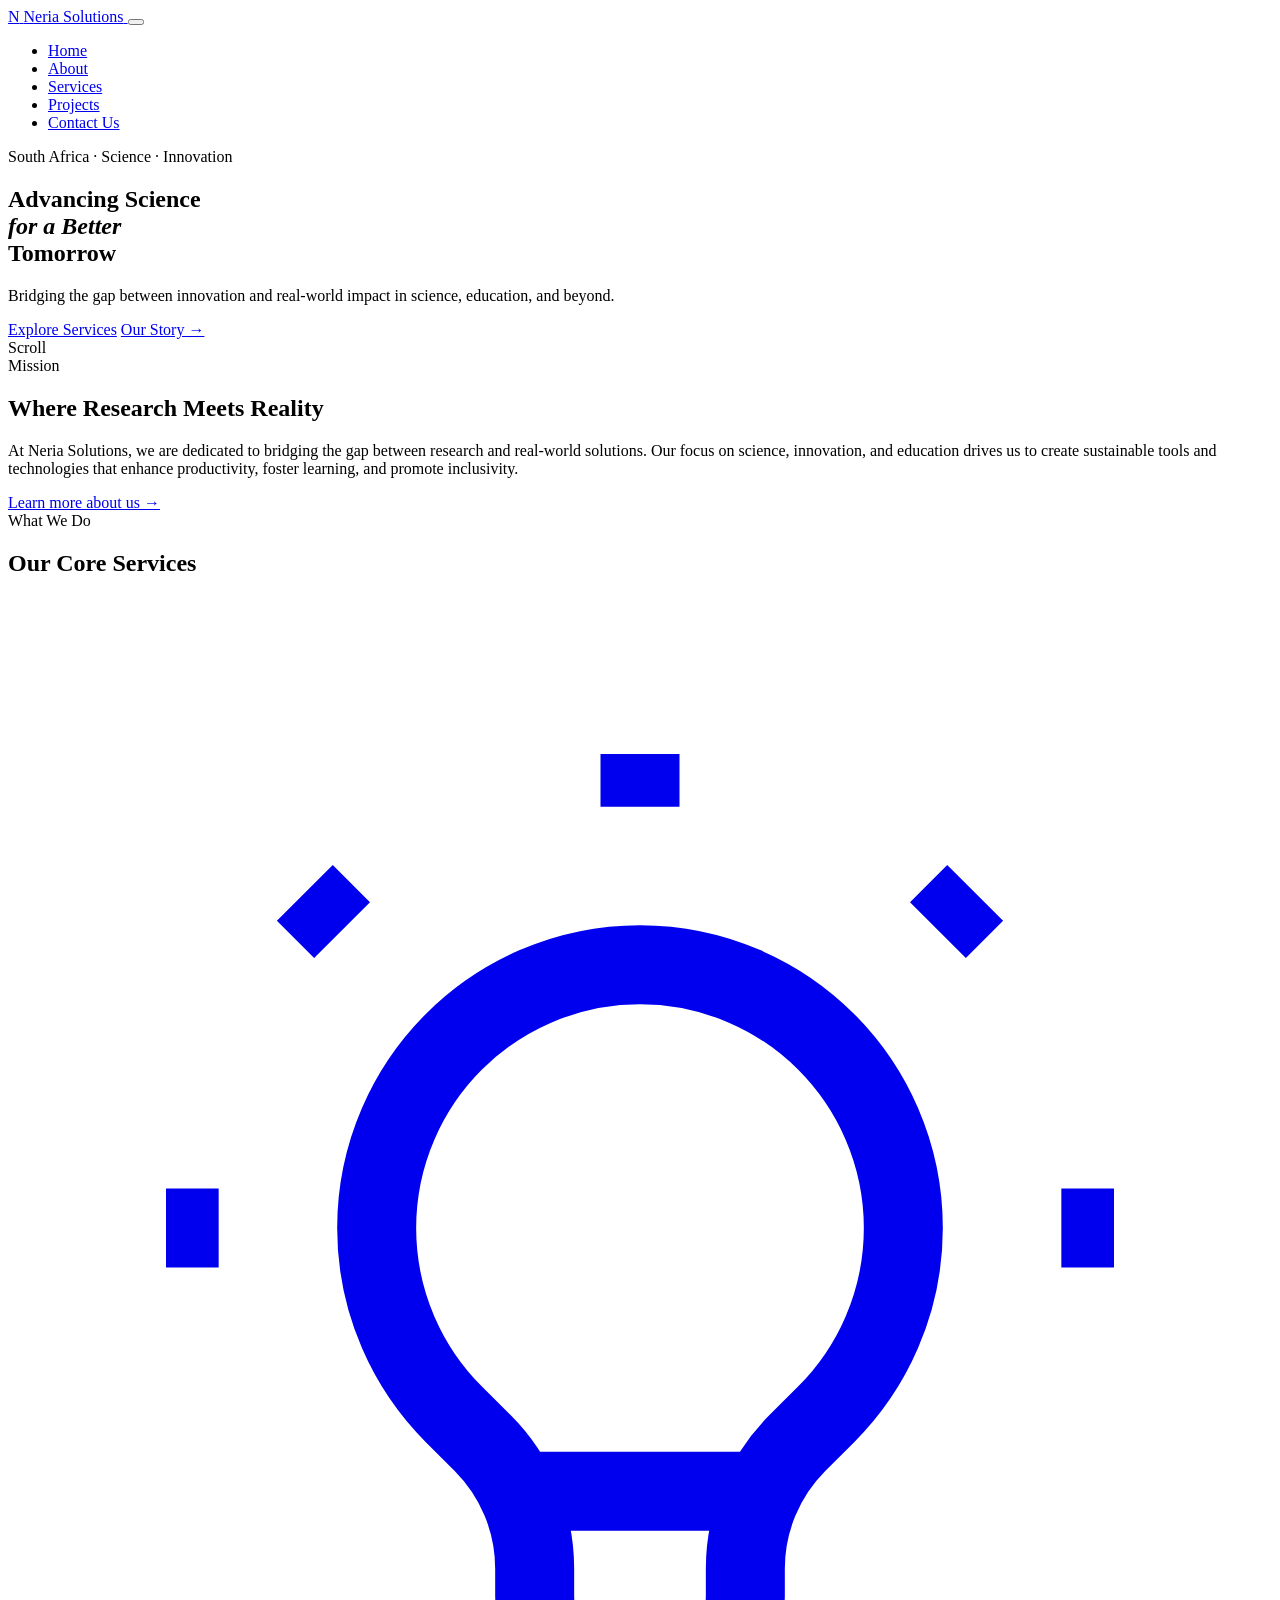
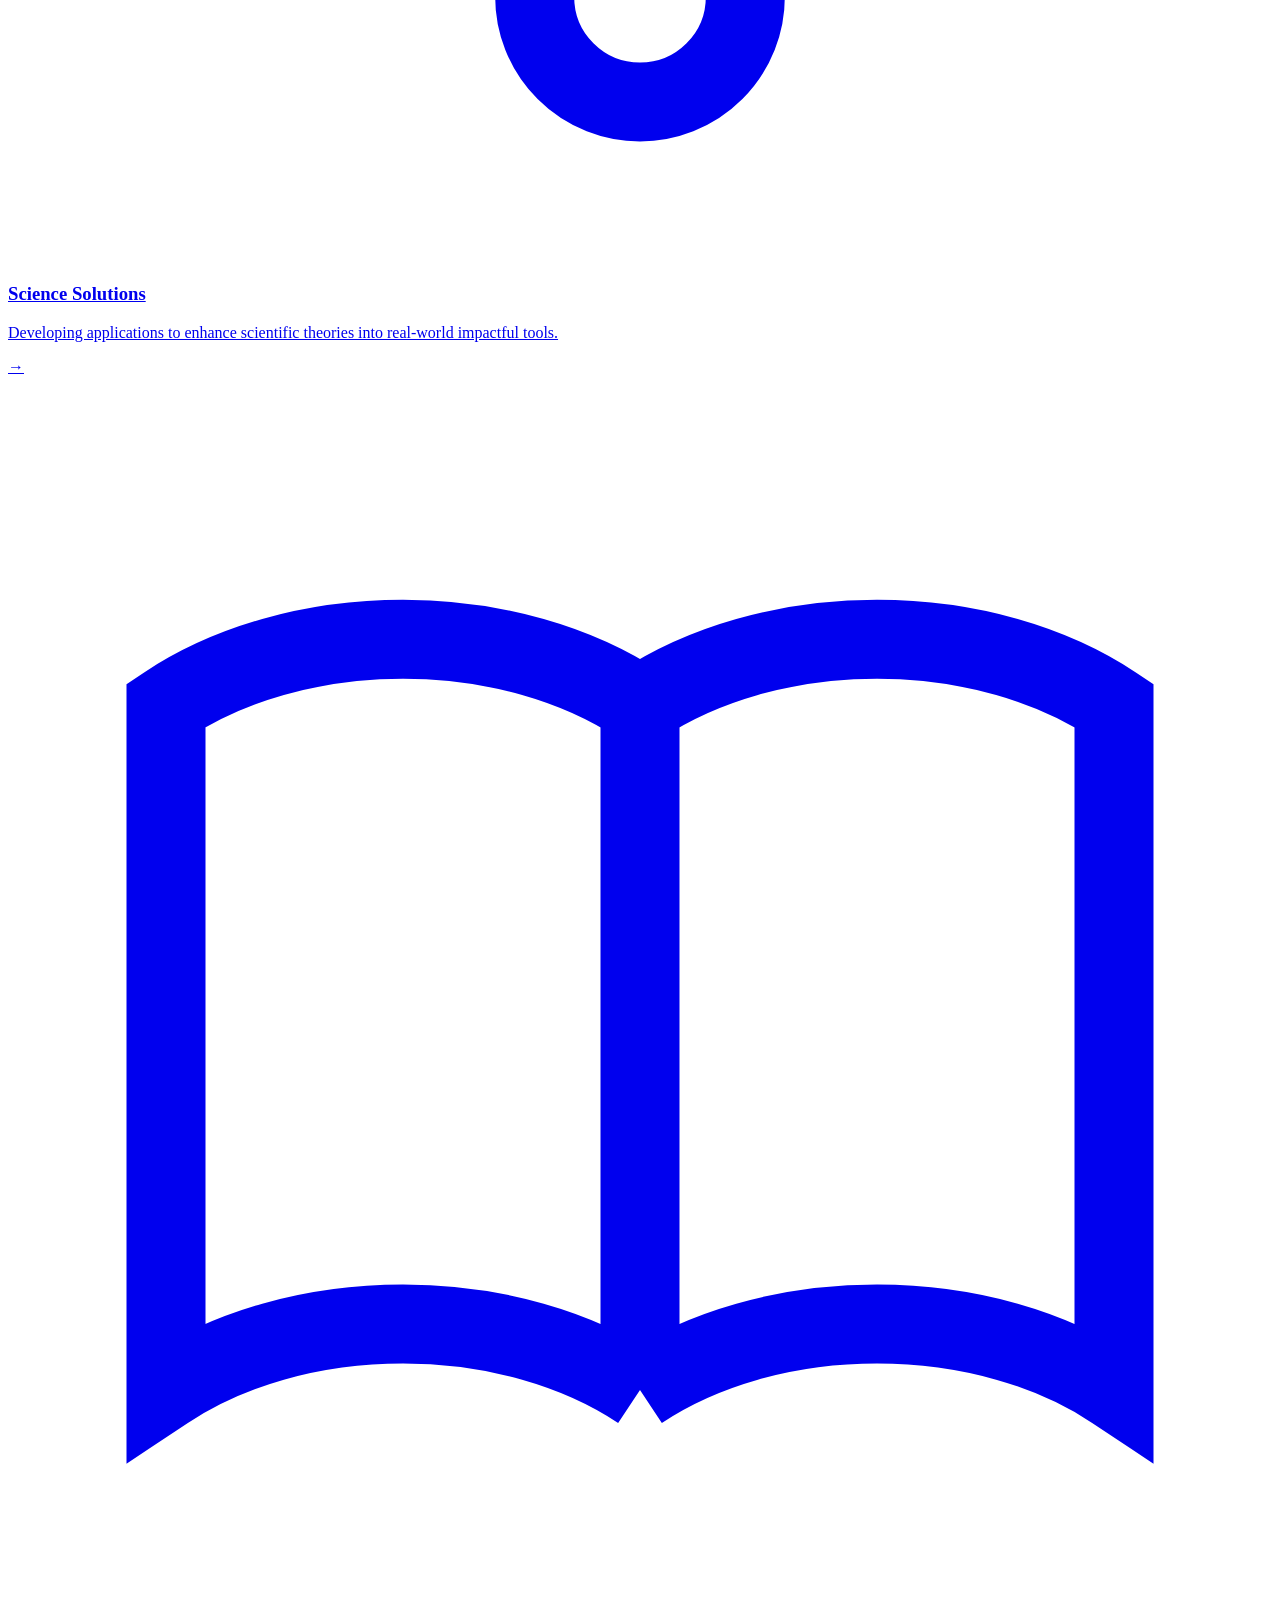
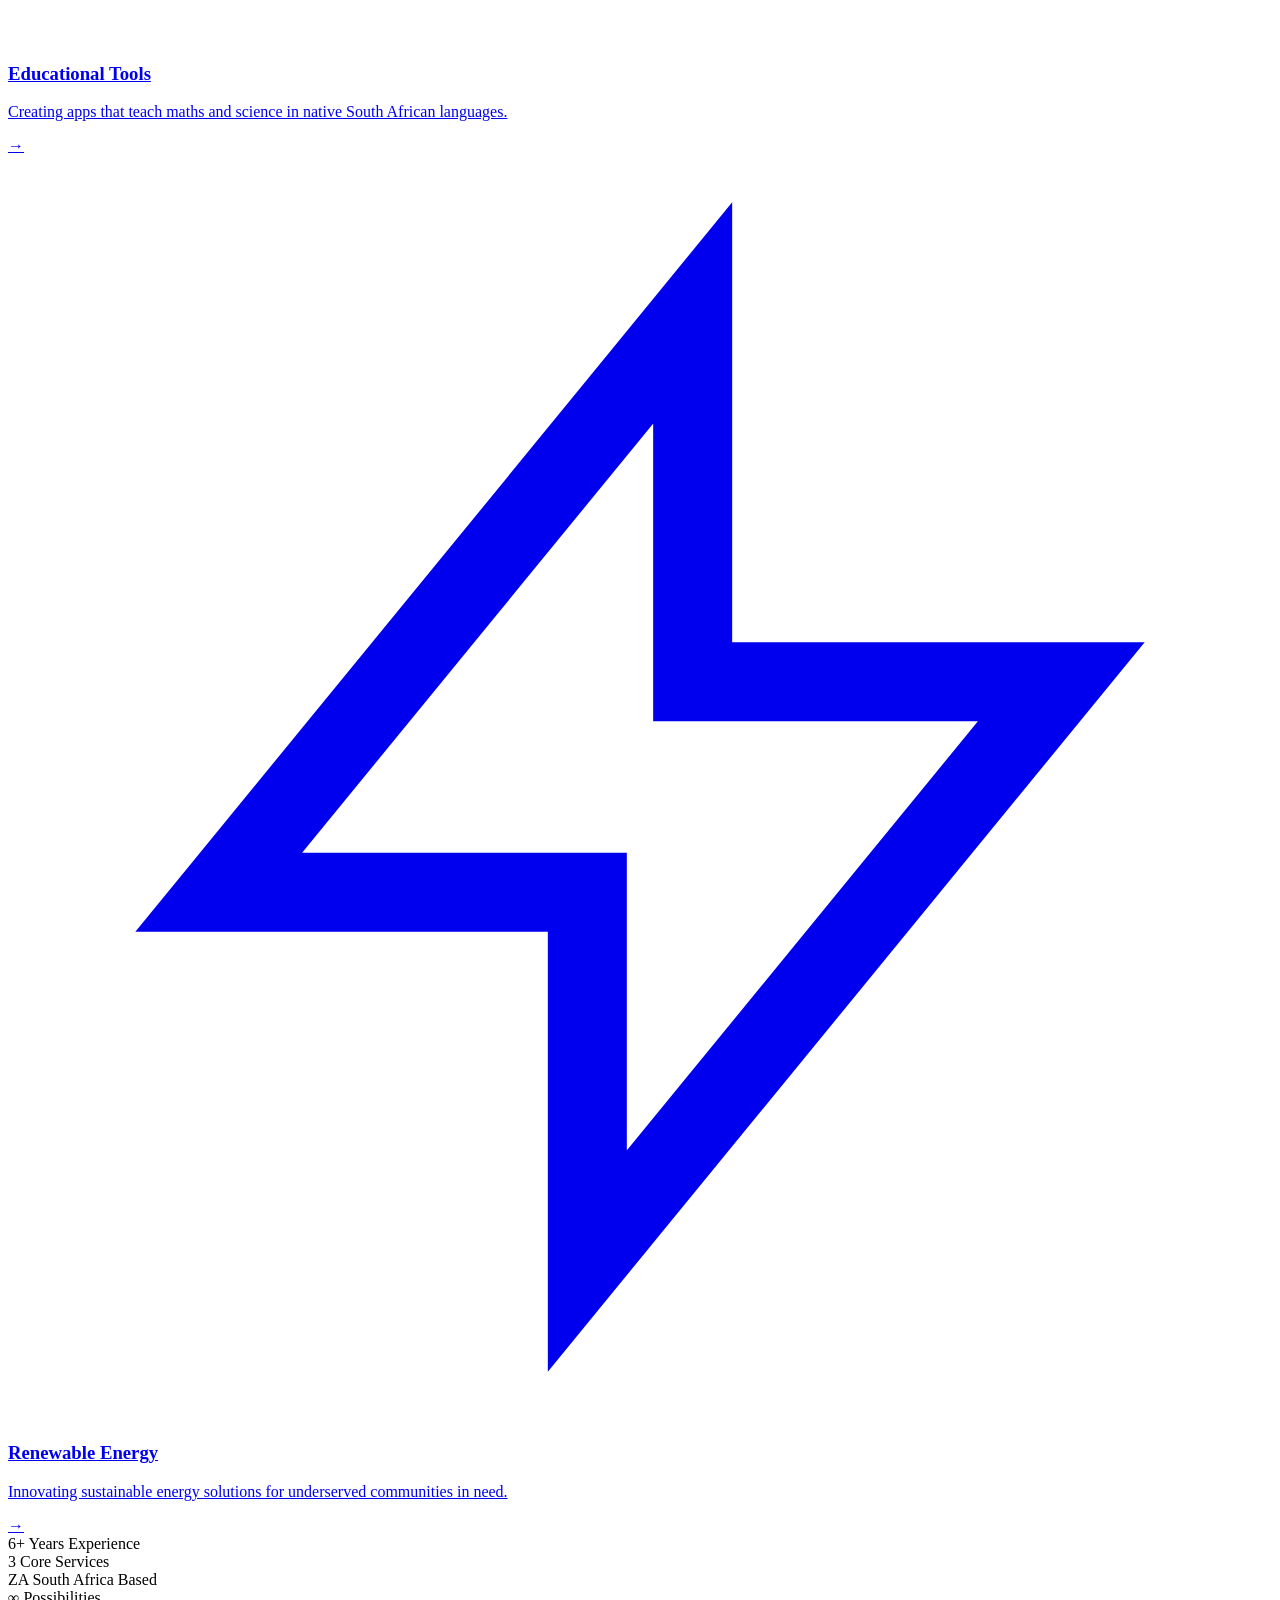
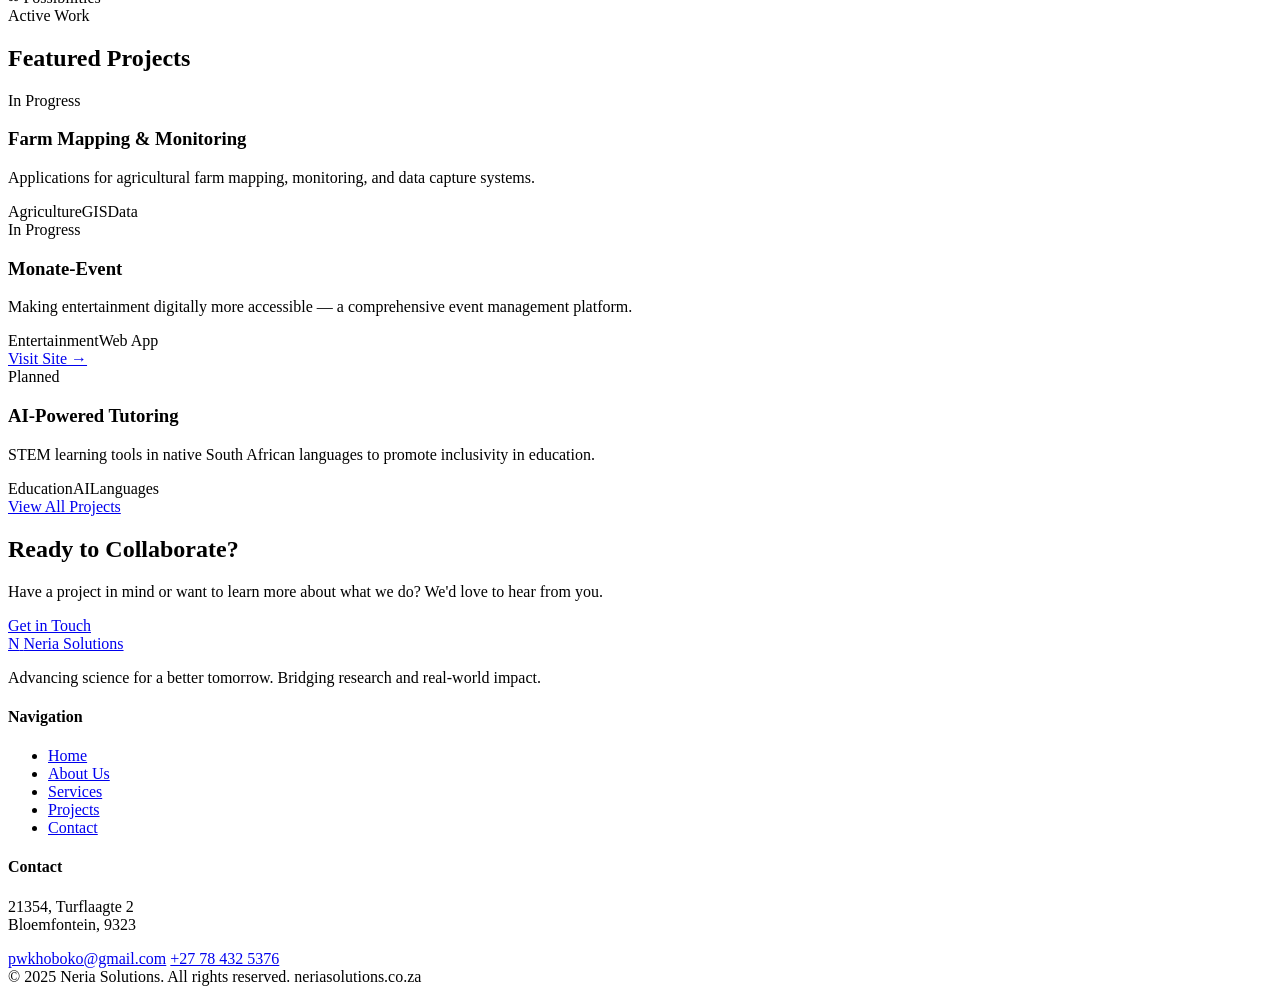
==== index.html @ 82e7aa53 "Update index.html" ====
<!DOCTYPE html>
<html lang="en">
<head>
  <meta charset="UTF-8" />
  <meta name="viewport" content="width=device-width, initial-scale=1.0"/>
  <title>Neria Solutions — Advancing Science for a Better Tomorrow</title>
  <link rel="preconnect" href="https://fonts.googleapis.com">
  <link href="https://fonts.googleapis.com/css2?family=Cormorant+Garamond:wght@300;400;600&family=DM+Sans:wght@300;400;500&family=DM+Mono:wght@400&display=swap" rel="stylesheet">
  <link rel="stylesheet" href="styles.css">
</head>
<body>

  <!-- NAV -->
  <nav class="nav" id="nav">
    <a href="index.html" class="nav-logo">
      <span class="logo-mark">N</span>
      <span class="logo-text">Neria Solutions</span>
    </a>
    <button class="nav-toggle" id="navToggle" aria-label="Menu">
      <span></span><span></span><span></span>
    </button>
    <ul class="nav-links" id="navLinks">
      <li><a href="index.html" class="active">Home</a></li>
      <li><a href="about.html">About</a></li>
      <li><a href="services.html">Services</a></li>
      <li><a href="projects.html">Projects</a></li>
      <li><a href="contact.html" class="nav-cta">Contact Us</a></li>
    </ul>
  </nav>

  <!-- HERO -->
  <section class="hero">
    <div class="hero-bg">
      <div class="hero-orb orb-1"></div>
      <div class="hero-orb orb-2"></div>
      <div class="hero-grid"></div>
    </div>
    <div class="hero-content">
      <div class="hero-eyebrow">
        <span class="dot"></span>
        South Africa · Science · Innovation
      </div>
      <h1 class="hero-title">
        Advancing Science<br>
        <em>for a Better</em><br>
        Tomorrow
      </h1>
      <p class="hero-sub">
        Bridging the gap between innovation and real-world impact in science, education, and beyond.
      </p>
      <div class="hero-actions">
        <a href="services.html" class="btn-primary">Explore Services</a>
        <a href="about.html" class="btn-ghost">Our Story →</a>
      </div>
    </div>
    <div class="hero-scroll">
      <div class="scroll-line"></div>
      <span>Scroll</span>
    </div>
  </section>

  <!-- MISSION -->
  <section class="mission">
    <div class="container">
      <div class="mission-grid">
        <div class="mission-label">
          <span class="label-line"></span>
          Mission
        </div>
        <div class="mission-body">
          <h2 class="section-title">Where Research Meets Reality</h2>
          <p class="mission-text">
            At Neria Solutions, we are dedicated to bridging the gap between research and real-world solutions. Our focus on science, innovation, and education drives us to create sustainable tools and technologies that enhance productivity, foster learning, and promote inclusivity.
          </p>
          <a href="about.html" class="text-link">Learn more about us →</a>
        </div>
      </div>
    </div>
  </section>

  <!-- SERVICES PREVIEW -->
  <section class="services-preview">
    <div class="container">
      <div class="section-header">
        <div class="section-label">
          <span class="label-line"></span>
          What We Do
        </div>
        <h2 class="section-title">Our Core Services</h2>
      </div>
      <div class="services-grid">
        <a href="services.html" class="service-card">
          <div class="service-icon">
            <svg viewBox="0 0 24 24" fill="none" stroke="currentColor" stroke-width="1.5"><path d="M9.663 17h4.673M12 3v1m6.364 1.636l-.707.707M21 12h-1M4 12H3m3.343-5.657l-.707-.707m2.828 9.9a5 5 0 117.072 0l-.548.547A3.374 3.374 0 0014 18.469V19a2 2 0 11-4 0v-.531c0-.895-.356-1.754-.988-2.386l-.548-.547z"/></svg>
          </div>
          <h3>Science Solutions</h3>
          <p>Developing applications to enhance scientific theories into real-world impactful tools.</p>
          <span class="card-arrow">→</span>
        </a>
        <a href="services.html" class="service-card service-card--accent">
          <div class="service-icon">
            <svg viewBox="0 0 24 24" fill="none" stroke="currentColor" stroke-width="1.5"><path d="M12 6.253v13m0-13C10.832 5.477 9.246 5 7.5 5S4.168 5.477 3 6.253v13C4.168 18.477 5.754 18 7.5 18s3.332.477 4.5 1.253m0-13C13.168 5.477 14.754 5 16.5 5c1.747 0 3.332.477 4.5 1.253v13C19.832 18.477 18.247 18 16.5 18c-1.746 0-3.332.477-4.5 1.253"/></svg>
          </div>
          <h3>Educational Tools</h3>
          <p>Creating apps that teach maths and science in native South African languages.</p>
          <span class="card-arrow">→</span>
        </a>
        <a href="services.html" class="service-card">
          <div class="service-icon">
            <svg viewBox="0 0 24 24" fill="none" stroke="currentColor" stroke-width="1.5"><path d="M13 10V3L4 14h7v7l9-11h-7z"/></svg>
          </div>
          <h3>Renewable Energy</h3>
          <p>Innovating sustainable energy solutions for underserved communities in need.</p>
          <span class="card-arrow">→</span>
        </a>
      </div>
    </div>
  </section>

  <!-- STATS -->
  <section class="stats">
    <div class="container">
      <div class="stats-grid">
        <div class="stat">
          <span class="stat-number">6+</span>
          <span class="stat-label">Years Experience</span>
        </div>
        <div class="stat-divider"></div>
        <div class="stat">
          <span class="stat-number">3</span>
          <span class="stat-label">Core Services</span>
        </div>
        <div class="stat-divider"></div>
        <div class="stat">
          <span class="stat-number">ZA</span>
          <span class="stat-label">South Africa Based</span>
        </div>
        <div class="stat-divider"></div>
        <div class="stat">
          <span class="stat-number">∞</span>
          <span class="stat-label">Possibilities</span>
        </div>
      </div>
    </div>
  </section>

  <!-- PROJECTS PREVIEW -->
  <section class="projects-preview">
    <div class="container">
      <div class="section-header">
        <div class="section-label">
          <span class="label-line"></span>
          Active Work
        </div>
        <h2 class="section-title">Featured Projects</h2>
      </div>
      <div class="projects-list">
        <div class="project-item">
          <div class="project-status in-progress">In Progress</div>
          <h3>Farm Mapping & Monitoring</h3>
          <p>Applications for agricultural farm mapping, monitoring, and data capture systems.</p>
          <div class="project-tags">
            <span>Agriculture</span><span>GIS</span><span>Data</span>
          </div>
        </div>
        <div class="project-item">
          <div class="project-status in-progress">In Progress</div>
          <h3>Monate-Event</h3>
          <p>Making entertainment digitally more accessible — a comprehensive event management platform.</p>
          <div class="project-tags">
            <span>Entertainment</span><span>Web App</span>
          </div>
          <a href="https://monate-event.co.za" target="_blank" class="project-link">Visit Site →</a>
        </div>
        <div class="project-item">
          <div class="project-status planned">Planned</div>
          <h3>AI-Powered Tutoring</h3>
          <p>STEM learning tools in native South African languages to promote inclusivity in education.</p>
          <div class="project-tags">
            <span>Education</span><span>AI</span><span>Languages</span>
          </div>
        </div>
      </div>
      <div class="section-footer">
        <a href="projects.html" class="btn-primary">View All Projects</a>
      </div>
    </div>
  </section>

  <!-- CTA -->
  <section class="cta-section">
    <div class="container">
      <div class="cta-box">
        <div class="cta-orb"></div>
        <h2>Ready to Collaborate?</h2>
        <p>Have a project in mind or want to learn more about what we do? We'd love to hear from you.</p>
        <a href="contact.html" class="btn-primary btn-light">Get in Touch</a>
      </div>
    </div>
  </section>

  <!-- FOOTER -->
  <footer class="footer">
    <div class="container">
      <div class="footer-grid">
        <div class="footer-brand">
          <a href="index.html" class="nav-logo">
            <span class="logo-mark">N</span>
            <span class="logo-text">Neria Solutions</span>
          </a>
          <p>Advancing science for a better tomorrow. Bridging research and real-world impact.</p>
        </div>
        <div class="footer-links">
          <h4>Navigation</h4>
          <ul>
            <li><a href="index.html">Home</a></li>
            <li><a href="about.html">About Us</a></li>
            <li><a href="services.html">Services</a></li>
            <li><a href="projects.html">Projects</a></li>
            <li><a href="contact.html">Contact</a></li>
          </ul>
        </div>
        <div class="footer-contact">
          <h4>Contact</h4>
          <p>21354, Turflaagte 2<br>Bloemfontein, 9323</p>
          <a href="mailto:pwkhoboko@gmail.com">pwkhoboko@gmail.com</a>
          <a href="tel:+27784325376">+27 78 432 5376</a>
        </div>
      </div>
      <div class="footer-bottom">
        <span>© 2025 Neria Solutions. All rights reserved.</span>
        <span>neriasolutions.co.za</span>
      </div>
    </div>
  </footer>

  <script src="main.js"></script>
</body>
</html>
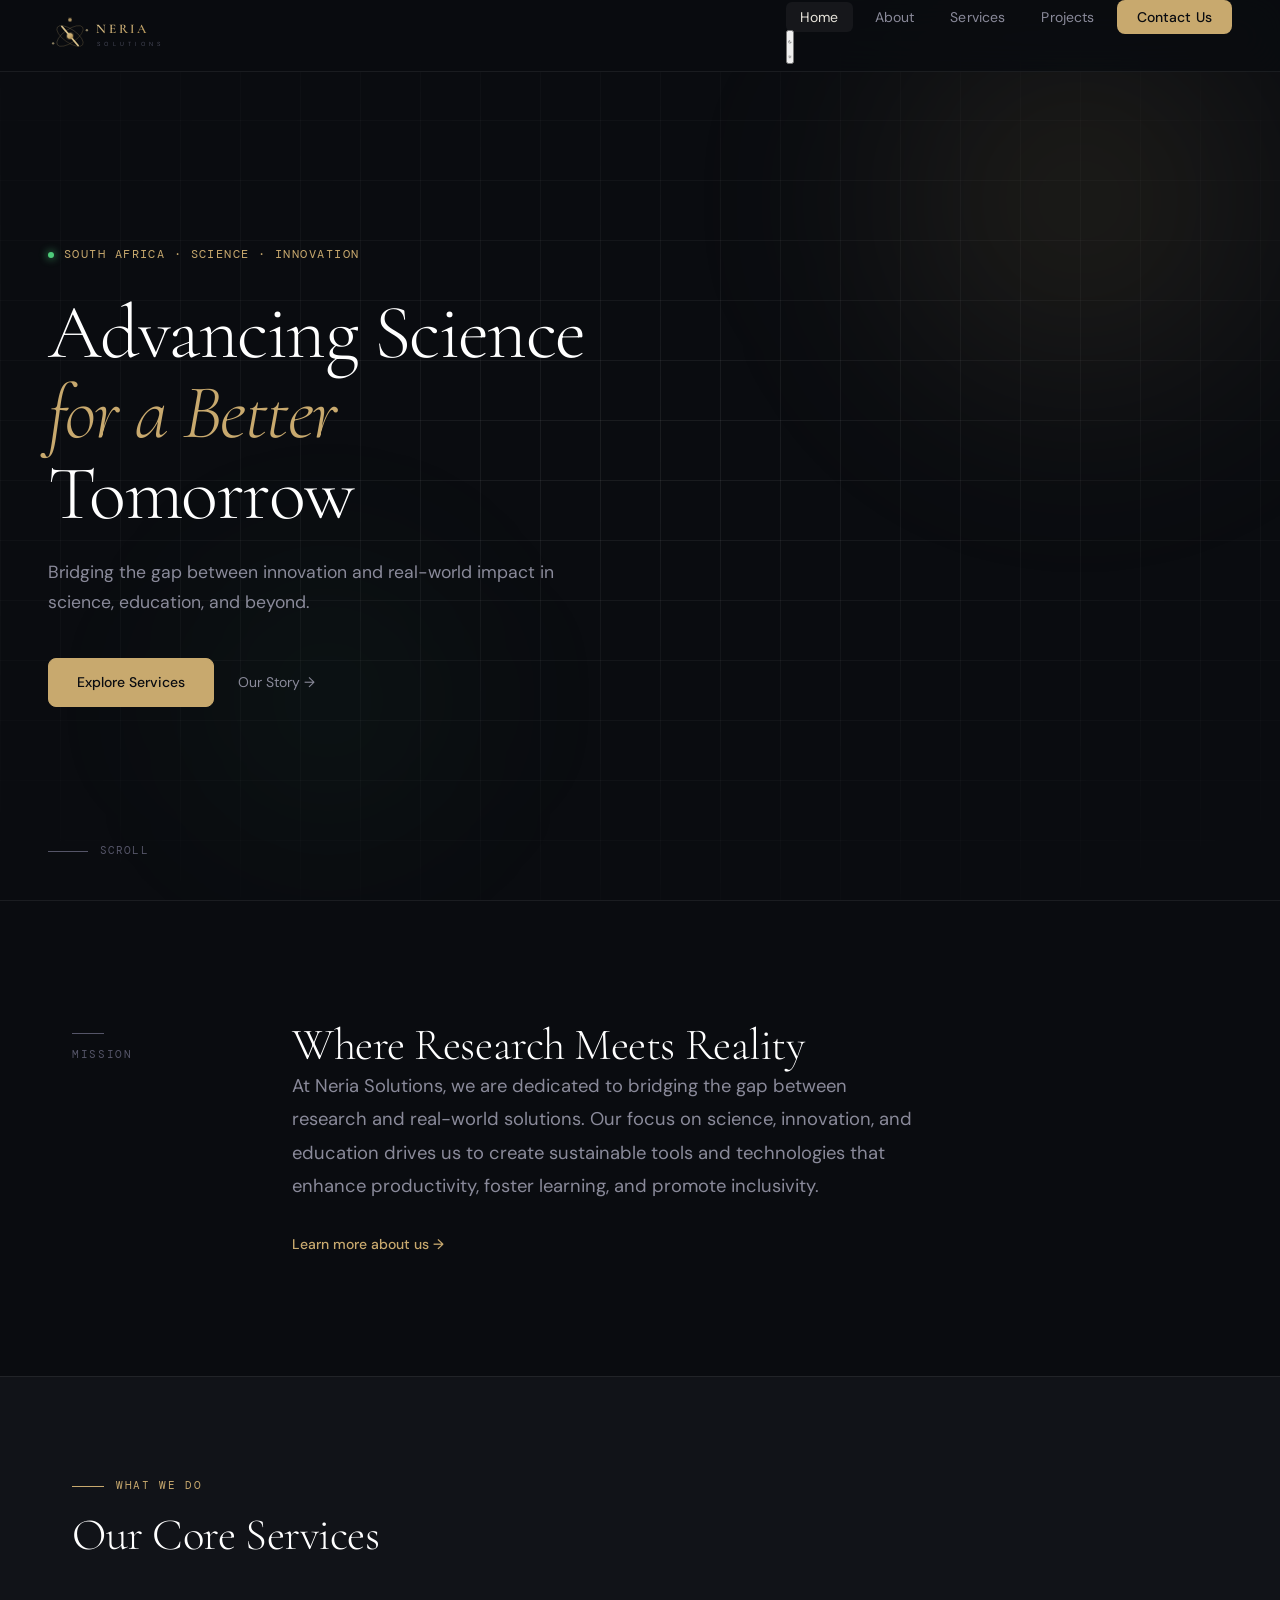
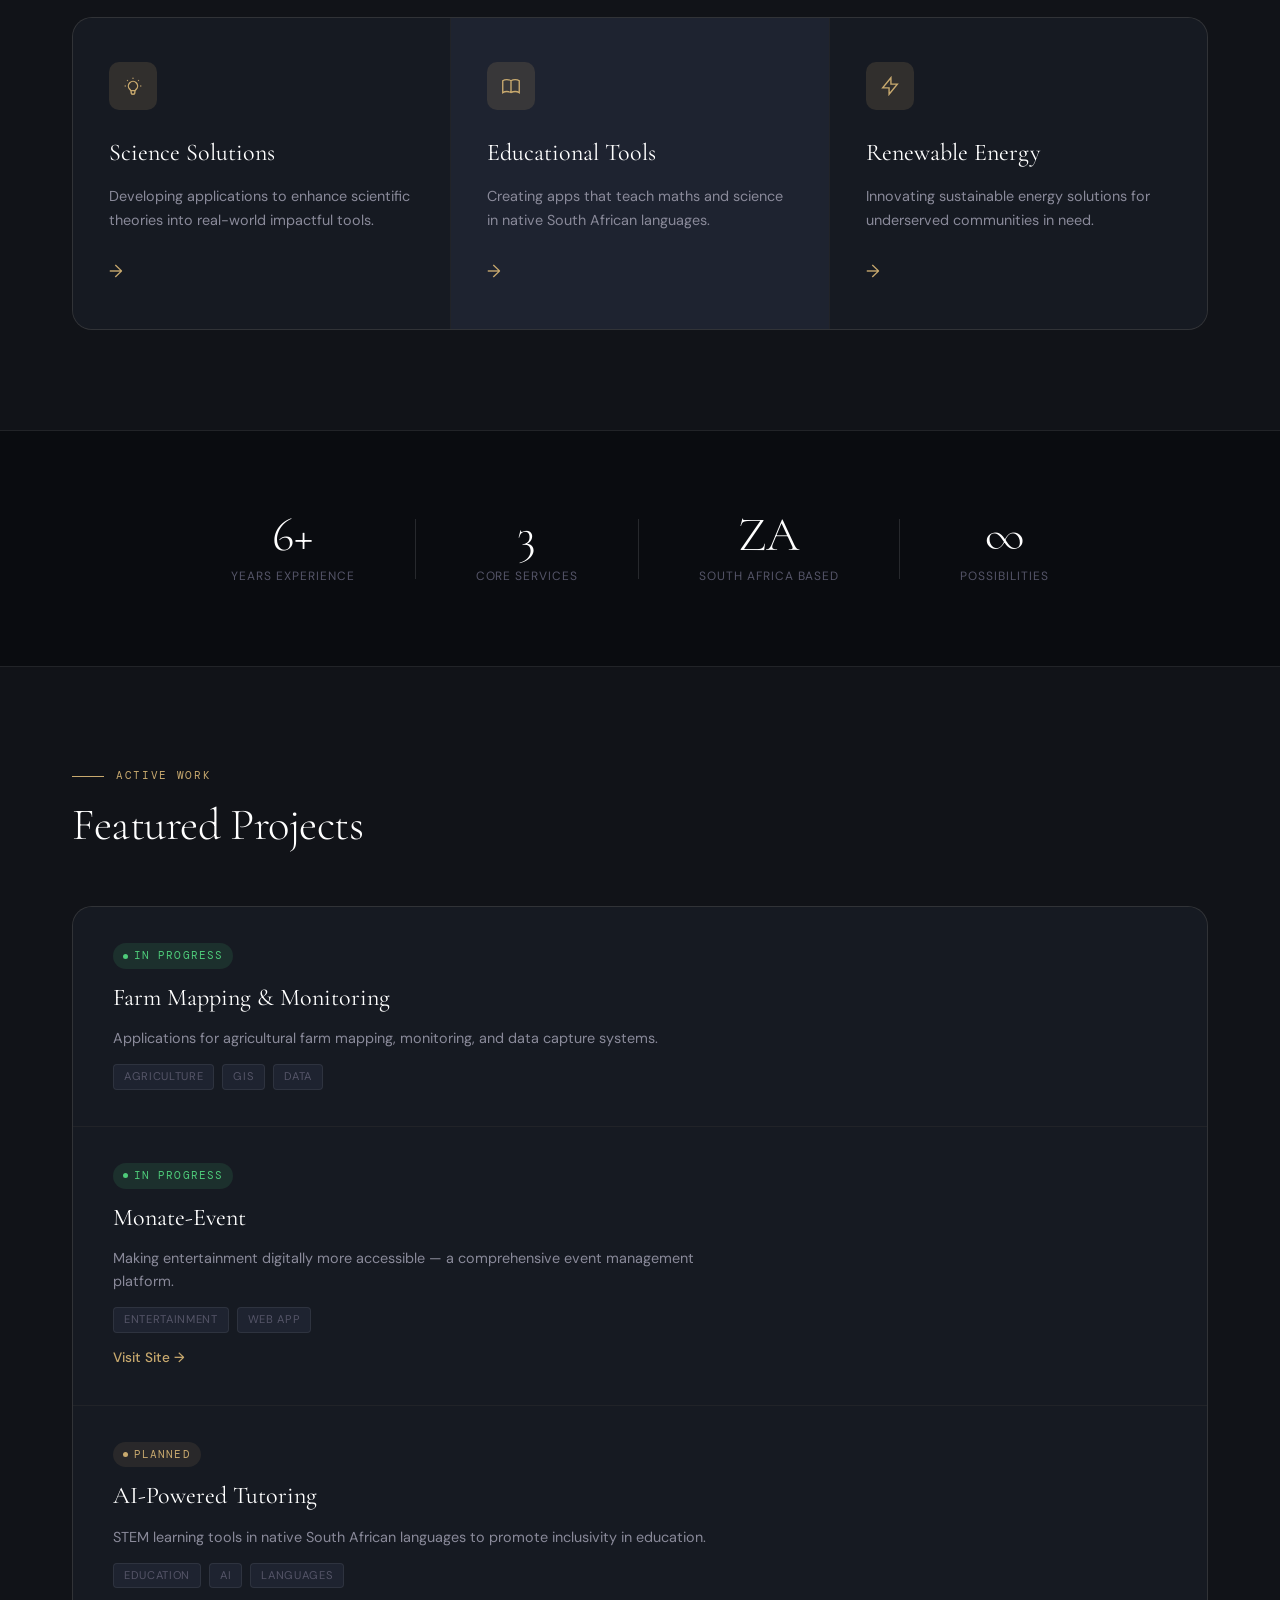
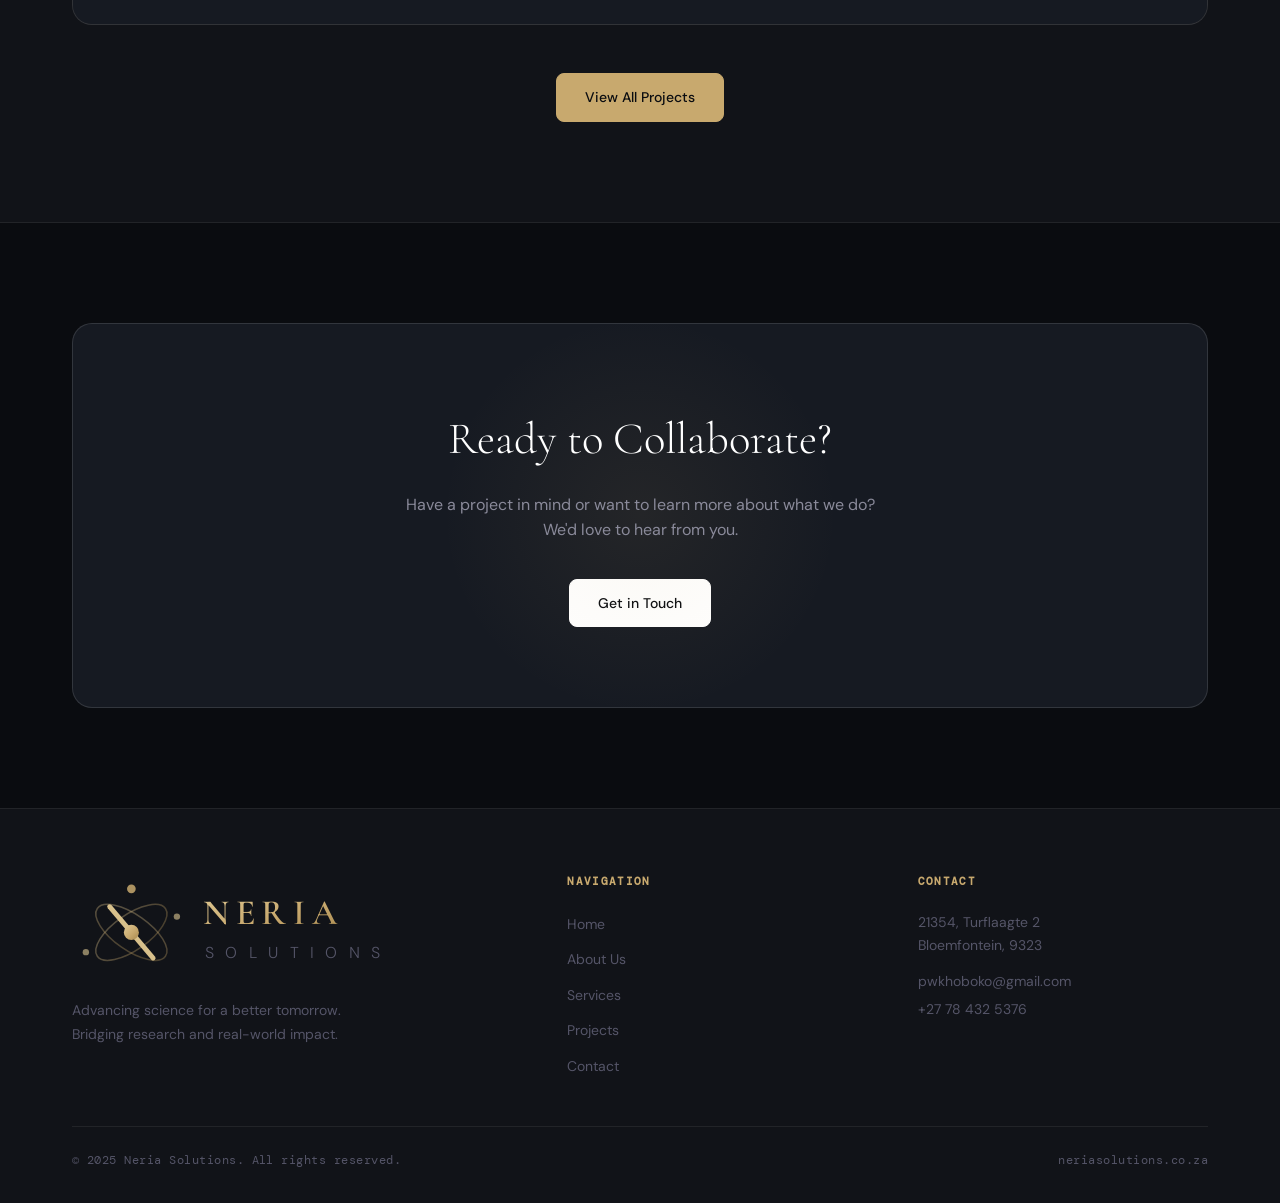
==== commit ab022d70: "Update index.html" ====
--- a/index.html
+++ b/index.html
@@ -1,34 +1,55 @@
 <!DOCTYPE html>
-<html lang="en">
+<html lang="en" data-theme="dark">
 <head>
-  <meta charset="UTF-8" />
+  <meta charset="UTF-8"/>
   <meta name="viewport" content="width=device-width, initial-scale=1.0"/>
   <title>Neria Solutions — Advancing Science for a Better Tomorrow</title>
   <link rel="preconnect" href="https://fonts.googleapis.com">
-  <link href="https://fonts.googleapis.com/css2?family=Cormorant+Garamond:wght@300;400;600&family=DM+Sans:wght@300;400;500&family=DM+Mono:wght@400&display=swap" rel="stylesheet">
+  <link href="https://fonts.googleapis.com/css2?family=Cormorant+Garamond:ital,wght@0,300;0,400;0,600;1,300;1,400&family=DM+Sans:wght@300;400;500&family=DM+Mono:wght@400&display=swap" rel="stylesheet">
   <link rel="stylesheet" href="styles.css">
+  <script>
+    (function(){var t=localStorage.getItem('neria-theme');if(t)document.documentElement.setAttribute('data-theme',t);else if(!window.matchMedia('(prefers-color-scheme: dark)').matches)document.documentElement.setAttribute('data-theme','light');})();
+  </script>
 </head>
 <body>
-
-  <!-- NAV -->
   <nav class="nav" id="nav">
-    <a href="index.html" class="nav-logo">
-      <span class="logo-mark">N</span>
-      <span class="logo-text">Neria Solutions</span>
+    <a href="index.html" class="nav-logo" aria-label="Neria Solutions">
+      <svg xmlns="http://www.w3.org/2000/svg" viewBox="0 0 220 60" fill="none" style="height:44px;width:auto">
+        <defs>
+          <linearGradient id="g1" x1="0%" y1="0%" x2="100%" y2="100%"><stop offset="0%" stop-color="#e0c994"/><stop offset="55%" stop-color="#c8a96e"/><stop offset="100%" stop-color="#a8894e"/></linearGradient>
+          <linearGradient id="g2" x1="0%" y1="100%" x2="100%" y2="0%"><stop offset="0%" stop-color="#c8a96e"/><stop offset="100%" stop-color="#e8d8a8"/></linearGradient>
+          <filter id="glow2"><feGaussianBlur stdDeviation="1.2" result="blur"/><feMerge><feMergeNode in="blur"/><feMergeNode in="SourceGraphic"/></feMerge></filter>
+        </defs>
+        <ellipse cx="30" cy="30" rx="21" ry="9" stroke="url(#g1)" stroke-width="0.75" opacity="0.35" transform="rotate(-35 30 30)"/>
+        <ellipse cx="30" cy="30" rx="21" ry="9" stroke="url(#g1)" stroke-width="0.75" opacity="0.35" transform="rotate(35 30 30)"/>
+        <line x1="19" y1="17" x2="19" y2="43" stroke="url(#g1)" stroke-width="2.4" stroke-linecap="round"/>
+        <line x1="19" y1="17" x2="41" y2="43" stroke="url(#g2)" stroke-width="2.4" stroke-linecap="round"/>
+        <line x1="41" y1="17" x2="41" y2="43" stroke="url(#g1)" stroke-width="2.4" stroke-linecap="round"/>
+        <circle cx="30" cy="30" r="3.8" fill="url(#g1)" filter="url(#glow2)"/>
+        <circle cx="30" cy="8" r="2.2" fill="#c8a96e" opacity="0.85" filter="url(#glow2)"/>
+        <circle cx="53" cy="22" r="1.6" fill="#e0c994" opacity="0.6"/>
+        <circle cx="7" cy="40" r="1.6" fill="#e0c994" opacity="0.6"/>
+        <text x="66" y="26" font-family="'Cormorant Garamond',Georgia,serif" font-size="18" font-weight="600" letter-spacing="3.5" fill="url(#g1)">NERIA</text>
+        <line x1="66" y1="31" x2="210" y2="31" stroke="url(#g1)" stroke-width="0.4" opacity="0.45"/>
+        <text x="67" y="43" font-family="'DM Sans',Helvetica,sans-serif" font-size="8" font-weight="300" letter-spacing="5.8" fill="var(--text-dim)">SOLUTIONS</text>
+      </svg>
     </a>
-    <button class="nav-toggle" id="navToggle" aria-label="Menu">
-      <span></span><span></span><span></span>
-    </button>
-    <ul class="nav-links" id="navLinks">
-      <li><a href="index.html" class="active">Home</a></li>
-      <li><a href="about.html">About</a></li>
-      <li><a href="services.html">Services</a></li>
-      <li><a href="projects.html">Projects</a></li>
-      <li><a href="contact.html" class="nav-cta">Contact Us</a></li>
-    </ul>
+    <div class="nav-right">
+      <ul class="nav-links" id="navLinks">
+        <li><a href="index.html" class="active">Home</a></li>
+        <li><a href="about.html" >About</a></li>
+        <li><a href="services.html" >Services</a></li>
+        <li><a href="projects.html" >Projects</a></li>
+        <li><a href="contact.html" class="nav-cta">Contact Us</a></li>
+      </ul>
+      <button class="theme-toggle" aria-label="Toggle theme">
+        <svg class="icon-moon" viewBox="0 0 24 24" fill="none" stroke="currentColor" stroke-width="1.8"><path d="M21 12.79A9 9 0 1111.21 3 7 7 0 0021 12.79z"/></svg>
+        <svg class="icon-sun" viewBox="0 0 24 24" fill="none" stroke="currentColor" stroke-width="1.8"><circle cx="12" cy="12" r="5"/><line x1="12" y1="1" x2="12" y2="3"/><line x1="12" y1="21" x2="12" y2="23"/><line x1="4.22" y1="4.22" x2="5.64" y2="5.64"/><line x1="18.36" y1="18.36" x2="19.78" y2="19.78"/><line x1="1" y1="12" x2="3" y2="12"/><line x1="21" y1="12" x2="23" y2="12"/><line x1="4.22" y1="19.78" x2="5.64" y2="18.36"/><line x1="18.36" y1="5.64" x2="19.78" y2="4.22"/></svg>
+      </button>
+      <button class="nav-toggle" id="navToggle" aria-label="Menu"><span></span><span></span><span></span></button>
+    </div>
   </nav>
 
-  <!-- HERO -->
   <section class="hero">
     <div class="hero-bg">
       <div class="hero-orb orb-1"></div>
@@ -36,122 +57,74 @@
       <div class="hero-grid"></div>
     </div>
     <div class="hero-content">
-      <div class="hero-eyebrow">
-        <span class="dot"></span>
-        South Africa · Science · Innovation
-      </div>
-      <h1 class="hero-title">
-        Advancing Science<br>
-        <em>for a Better</em><br>
-        Tomorrow
-      </h1>
-      <p class="hero-sub">
-        Bridging the gap between innovation and real-world impact in science, education, and beyond.
-      </p>
+      <div class="hero-eyebrow"><span class="dot"></span>South Africa · Science · Innovation</div>
+      <h1 class="hero-title">Advancing Science<br><em>for a Better</em><br>Tomorrow</h1>
+      <p class="hero-sub">Bridging the gap between innovation and real-world impact in science, education, and beyond.</p>
       <div class="hero-actions">
         <a href="services.html" class="btn-primary">Explore Services</a>
         <a href="about.html" class="btn-ghost">Our Story →</a>
       </div>
     </div>
-    <div class="hero-scroll">
-      <div class="scroll-line"></div>
-      <span>Scroll</span>
-    </div>
-  </section>
-
-  <!-- MISSION -->
+    <div class="hero-scroll"><div class="scroll-line"></div><span>Scroll</span></div>
+  </section>
+
   <section class="mission">
     <div class="container">
       <div class="mission-grid">
-        <div class="mission-label">
-          <span class="label-line"></span>
-          Mission
-        </div>
+        <div class="mission-label"><span class="label-line"></span>Mission</div>
         <div class="mission-body">
           <h2 class="section-title">Where Research Meets Reality</h2>
-          <p class="mission-text">
-            At Neria Solutions, we are dedicated to bridging the gap between research and real-world solutions. Our focus on science, innovation, and education drives us to create sustainable tools and technologies that enhance productivity, foster learning, and promote inclusivity.
-          </p>
+          <p class="mission-text">At Neria Solutions, we are dedicated to bridging the gap between research and real-world solutions. Our focus on science, innovation, and education drives us to create sustainable tools and technologies that enhance productivity, foster learning, and promote inclusivity.</p>
           <a href="about.html" class="text-link">Learn more about us →</a>
         </div>
       </div>
     </div>
   </section>
 
-  <!-- SERVICES PREVIEW -->
   <section class="services-preview">
     <div class="container">
       <div class="section-header">
-        <div class="section-label">
-          <span class="label-line"></span>
-          What We Do
-        </div>
+        <div class="section-label"><span class="label-line"></span>What We Do</div>
         <h2 class="section-title">Our Core Services</h2>
       </div>
       <div class="services-grid">
         <a href="services.html" class="service-card">
-          <div class="service-icon">
-            <svg viewBox="0 0 24 24" fill="none" stroke="currentColor" stroke-width="1.5"><path d="M9.663 17h4.673M12 3v1m6.364 1.636l-.707.707M21 12h-1M4 12H3m3.343-5.657l-.707-.707m2.828 9.9a5 5 0 117.072 0l-.548.547A3.374 3.374 0 0014 18.469V19a2 2 0 11-4 0v-.531c0-.895-.356-1.754-.988-2.386l-.548-.547z"/></svg>
-          </div>
-          <h3>Science Solutions</h3>
-          <p>Developing applications to enhance scientific theories into real-world impactful tools.</p>
+          <div class="service-icon"><svg viewBox="0 0 24 24" fill="none" stroke="currentColor" stroke-width="1.5"><path d="M9.663 17h4.673M12 3v1m6.364 1.636l-.707.707M21 12h-1M4 12H3m3.343-5.657l-.707-.707m2.828 9.9a5 5 0 117.072 0l-.548.547A3.374 3.374 0 0014 18.469V19a2 2 0 11-4 0v-.531c0-.895-.356-1.754-.988-2.386l-.548-.547z"/></svg></div>
+          <h3>Science Solutions</h3><p>Developing applications to enhance scientific theories into real-world impactful tools.</p>
           <span class="card-arrow">→</span>
         </a>
         <a href="services.html" class="service-card service-card--accent">
-          <div class="service-icon">
-            <svg viewBox="0 0 24 24" fill="none" stroke="currentColor" stroke-width="1.5"><path d="M12 6.253v13m0-13C10.832 5.477 9.246 5 7.5 5S4.168 5.477 3 6.253v13C4.168 18.477 5.754 18 7.5 18s3.332.477 4.5 1.253m0-13C13.168 5.477 14.754 5 16.5 5c1.747 0 3.332.477 4.5 1.253v13C19.832 18.477 18.247 18 16.5 18c-1.746 0-3.332.477-4.5 1.253"/></svg>
-          </div>
-          <h3>Educational Tools</h3>
-          <p>Creating apps that teach maths and science in native South African languages.</p>
+          <div class="service-icon"><svg viewBox="0 0 24 24" fill="none" stroke="currentColor" stroke-width="1.5"><path d="M12 6.253v13m0-13C10.832 5.477 9.246 5 7.5 5S4.168 5.477 3 6.253v13C4.168 18.477 5.754 18 7.5 18s3.332.477 4.5 1.253m0-13C13.168 5.477 14.754 5 16.5 5c1.747 0 3.332.477 4.5 1.253v13C19.832 18.477 18.247 18 16.5 18c-1.746 0-3.332.477-4.5 1.253"/></svg></div>
+          <h3>Educational Tools</h3><p>Creating apps that teach maths and science in native South African languages.</p>
           <span class="card-arrow">→</span>
         </a>
         <a href="services.html" class="service-card">
-          <div class="service-icon">
-            <svg viewBox="0 0 24 24" fill="none" stroke="currentColor" stroke-width="1.5"><path d="M13 10V3L4 14h7v7l9-11h-7z"/></svg>
-          </div>
-          <h3>Renewable Energy</h3>
-          <p>Innovating sustainable energy solutions for underserved communities in need.</p>
+          <div class="service-icon"><svg viewBox="0 0 24 24" fill="none" stroke="currentColor" stroke-width="1.5"><path d="M13 10V3L4 14h7v7l9-11h-7z"/></svg></div>
+          <h3>Renewable Energy</h3><p>Innovating sustainable energy solutions for underserved communities in need.</p>
           <span class="card-arrow">→</span>
         </a>
       </div>
     </div>
   </section>
 
-  <!-- STATS -->
   <section class="stats">
     <div class="container">
       <div class="stats-grid">
-        <div class="stat">
-          <span class="stat-number">6+</span>
-          <span class="stat-label">Years Experience</span>
-        </div>
+        <div class="stat"><span class="stat-number">6+</span><span class="stat-label">Years Experience</span></div>
         <div class="stat-divider"></div>
-        <div class="stat">
-          <span class="stat-number">3</span>
-          <span class="stat-label">Core Services</span>
-        </div>
+        <div class="stat"><span class="stat-number">3</span><span class="stat-label">Core Services</span></div>
         <div class="stat-divider"></div>
-        <div class="stat">
-          <span class="stat-number">ZA</span>
-          <span class="stat-label">South Africa Based</span>
-        </div>
+        <div class="stat"><span class="stat-number">ZA</span><span class="stat-label">South Africa Based</span></div>
         <div class="stat-divider"></div>
-        <div class="stat">
-          <span class="stat-number">∞</span>
-          <span class="stat-label">Possibilities</span>
-        </div>
-      </div>
-    </div>
-  </section>
-
-  <!-- PROJECTS PREVIEW -->
+        <div class="stat"><span class="stat-number">∞</span><span class="stat-label">Possibilities</span></div>
+      </div>
+    </div>
+  </section>
+
   <section class="projects-preview">
     <div class="container">
       <div class="section-header">
-        <div class="section-label">
-          <span class="label-line"></span>
-          Active Work
-        </div>
+        <div class="section-label"><span class="label-line"></span>Active Work</div>
         <h2 class="section-title">Featured Projects</h2>
       </div>
       <div class="projects-list">
@@ -159,35 +132,26 @@
           <div class="project-status in-progress">In Progress</div>
           <h3>Farm Mapping & Monitoring</h3>
           <p>Applications for agricultural farm mapping, monitoring, and data capture systems.</p>
-          <div class="project-tags">
-            <span>Agriculture</span><span>GIS</span><span>Data</span>
-          </div>
+          <div class="project-tags"><span>Agriculture</span><span>GIS</span><span>Data</span></div>
         </div>
         <div class="project-item">
           <div class="project-status in-progress">In Progress</div>
           <h3>Monate-Event</h3>
           <p>Making entertainment digitally more accessible — a comprehensive event management platform.</p>
-          <div class="project-tags">
-            <span>Entertainment</span><span>Web App</span>
-          </div>
+          <div class="project-tags"><span>Entertainment</span><span>Web App</span></div>
           <a href="https://monate-event.co.za" target="_blank" class="project-link">Visit Site →</a>
         </div>
         <div class="project-item">
           <div class="project-status planned">Planned</div>
           <h3>AI-Powered Tutoring</h3>
           <p>STEM learning tools in native South African languages to promote inclusivity in education.</p>
-          <div class="project-tags">
-            <span>Education</span><span>AI</span><span>Languages</span>
-          </div>
-        </div>
-      </div>
-      <div class="section-footer">
-        <a href="projects.html" class="btn-primary">View All Projects</a>
-      </div>
-    </div>
-  </section>
-
-  <!-- CTA -->
+          <div class="project-tags"><span>Education</span><span>AI</span><span>Languages</span></div>
+        </div>
+      </div>
+      <div class="section-footer"><a href="projects.html" class="btn-primary">View All Projects</a></div>
+    </div>
+  </section>
+
   <section class="cta-section">
     <div class="container">
       <div class="cta-box">
@@ -199,14 +163,26 @@
     </div>
   </section>
 
-  <!-- FOOTER -->
   <footer class="footer">
     <div class="container">
       <div class="footer-grid">
         <div class="footer-brand">
-          <a href="index.html" class="nav-logo">
-            <span class="logo-mark">N</span>
-            <span class="logo-text">Neria Solutions</span>
+          <a href="index.html" aria-label="Neria Solutions">
+            <svg xmlns="http://www.w3.org/2000/svg" viewBox="0 0 220 60" fill="none" class="footer-logo">
+              <defs><linearGradient id="fg1" x1="0%" y1="0%" x2="100%" y2="100%"><stop offset="0%" stop-color="#e0c994"/><stop offset="55%" stop-color="#c8a96e"/><stop offset="100%" stop-color="#a8894e"/></linearGradient><linearGradient id="fg2" x1="0%" y1="100%" x2="100%" y2="0%"><stop offset="0%" stop-color="#c8a96e"/><stop offset="100%" stop-color="#e8d8a8"/></linearGradient></defs>
+              <ellipse cx="30" cy="30" rx="21" ry="9" stroke="url(#fg1)" stroke-width="0.75" opacity="0.35" transform="rotate(-35 30 30)"/>
+              <ellipse cx="30" cy="30" rx="21" ry="9" stroke="url(#fg1)" stroke-width="0.75" opacity="0.35" transform="rotate(35 30 30)"/>
+              <line x1="19" y1="17" x2="19" y2="43" stroke="url(#fg1)" stroke-width="2.4" stroke-linecap="round"/>
+              <line x1="19" y1="17" x2="41" y2="43" stroke="url(#fg2)" stroke-width="2.4" stroke-linecap="round"/>
+              <line x1="41" y1="17" x2="41" y2="43" stroke="url(#fg1)" stroke-width="2.4" stroke-linecap="round"/>
+              <circle cx="30" cy="30" r="3.8" fill="url(#fg1)"/>
+              <circle cx="30" cy="8" r="2.2" fill="#c8a96e" opacity="0.85"/>
+              <circle cx="53" cy="22" r="1.6" fill="#e0c994" opacity="0.6"/>
+              <circle cx="7" cy="40" r="1.6" fill="#e0c994" opacity="0.6"/>
+              <text x="66" y="26" font-family="'Cormorant Garamond',Georgia,serif" font-size="18" font-weight="600" letter-spacing="3.5" fill="url(#fg1)">NERIA</text>
+              <line x1="66" y1="31" x2="210" y2="31" stroke="url(#fg1)" stroke-width="0.4" opacity="0.45"/>
+              <text x="67" y="43" font-family="'DM Sans',Helvetica,sans-serif" font-size="8" font-weight="300" letter-spacing="5.8" fill="var(--text-dim)">SOLUTIONS</text>
+            </svg>
           </a>
           <p>Advancing science for a better tomorrow. Bridging research and real-world impact.</p>
         </div>
@@ -233,7 +209,6 @@
       </div>
     </div>
   </footer>
-
   <script src="main.js"></script>
 </body>
 </html>
--- a/styles.css
+++ b/styles.css
@@ -0,0 +1,1096 @@
+/* ============================================
+   NERIA SOLUTIONS — Professional Redesign
+   Aesthetic: Refined Scientific Luxury
+   Fonts: Cormorant Garamond + DM Sans
+   Theme: Deep Midnight + Warm Gold
+   ============================================ */
+
+*, *::before, *::after { box-sizing: border-box; margin: 0; padding: 0; }
+
+:root {
+  --midnight: #0a0c10;
+  --deep: #111318;
+  --surface: #161a22;
+  --surface-2: #1e2330;
+  --border: rgba(255,255,255,0.07);
+  --border-light: rgba(255,255,255,0.12);
+  --gold: #c8a96e;
+  --gold-light: #e0c994;
+  --gold-dim: rgba(200, 169, 110, 0.15);
+  --text: #e8e4dc;
+  --text-muted: #8a8a9a;
+  --text-dim: #555568;
+  --white: #ffffff;
+  --green: #4ecb7a;
+  --green-dim: rgba(78, 203, 122, 0.12);
+
+  --font-display: 'Cormorant Garamond', Georgia, serif;
+  --font-body: 'DM Sans', sans-serif;
+  --font-mono: 'DM Mono', monospace;
+
+  --nav-h: 72px;
+  --max-w: 1200px;
+  --radius: 12px;
+  --radius-lg: 20px;
+  --transition: 0.3s cubic-bezier(0.4, 0, 0.2, 1);
+}
+
+html { scroll-behavior: smooth; }
+
+body {
+  background: var(--midnight);
+  color: var(--text);
+  font-family: var(--font-body);
+  font-size: 16px;
+  line-height: 1.6;
+  overflow-x: hidden;
+}
+
+a { text-decoration: none; color: inherit; }
+img { max-width: 100%; display: block; }
+
+/* ---- SCROLLBAR ---- */
+::-webkit-scrollbar { width: 4px; }
+::-webkit-scrollbar-track { background: var(--midnight); }
+::-webkit-scrollbar-thumb { background: var(--gold-dim); border-radius: 2px; }
+
+/* ---- CONTAINER ---- */
+.container { max-width: var(--max-w); margin: 0 auto; padding: 0 32px; }
+
+/* ============================
+   NAVIGATION
+   ============================ */
+.nav {
+  position: fixed; top: 0; left: 0; right: 0; z-index: 100;
+  height: var(--nav-h);
+  display: flex; align-items: center; justify-content: space-between;
+  padding: 0 48px;
+  background: rgba(10, 12, 16, 0.85);
+  backdrop-filter: blur(20px);
+  border-bottom: 1px solid var(--border);
+  transition: var(--transition);
+}
+.nav.scrolled { background: rgba(10, 12, 16, 0.97); }
+
+.nav-logo {
+  display: flex; align-items: center; gap: 10px;
+  font-family: var(--font-display);
+  font-size: 1.25rem;
+  font-weight: 600;
+  letter-spacing: 0.02em;
+  color: var(--text);
+  transition: color var(--transition);
+}
+.nav-logo:hover { color: var(--gold); }
+
+.logo-mark {
+  width: 36px; height: 36px;
+  background: linear-gradient(135deg, var(--gold), var(--gold-light));
+  color: var(--midnight);
+  border-radius: 8px;
+  display: flex; align-items: center; justify-content: center;
+  font-weight: 600; font-size: 1rem;
+  font-family: var(--font-display);
+  flex-shrink: 0;
+}
+
+.nav-links {
+  display: flex; align-items: center; gap: 8px;
+  list-style: none;
+}
+.nav-links a {
+  font-size: 0.875rem;
+  font-weight: 400;
+  color: var(--text-muted);
+  padding: 6px 14px;
+  border-radius: 6px;
+  transition: var(--transition);
+  letter-spacing: 0.01em;
+}
+.nav-links a:hover, .nav-links a.active { color: var(--text); }
+.nav-links a.active { background: rgba(255,255,255,0.05); }
+
+.nav-cta {
+  background: var(--gold) !important;
+  color: var(--midnight) !important;
+  font-weight: 500 !important;
+  padding: 8px 20px !important;
+  border-radius: 8px !important;
+}
+.nav-cta:hover { background: var(--gold-light) !important; transform: translateY(-1px); }
+
+.nav-toggle {
+  display: none;
+  flex-direction: column; gap: 5px;
+  background: none; border: none; cursor: pointer; padding: 4px;
+}
+.nav-toggle span {
+  display: block; width: 22px; height: 1.5px;
+  background: var(--text); border-radius: 2px;
+  transition: var(--transition);
+}
+
+/* ============================
+   HERO
+   ============================ */
+.hero {
+  min-height: 100vh;
+  display: flex; align-items: center;
+  position: relative;
+  overflow: hidden;
+  padding: calc(var(--nav-h) + 60px) 48px 80px;
+}
+
+.hero-bg {
+  position: absolute; inset: 0;
+  pointer-events: none;
+}
+
+.hero-orb {
+  position: absolute;
+  border-radius: 50%;
+  filter: blur(80px);
+  animation: orbFloat 8s ease-in-out infinite alternate;
+}
+.orb-1 {
+  width: 600px; height: 600px;
+  background: radial-gradient(circle, rgba(200,169,110,0.12) 0%, transparent 70%);
+  top: -100px; right: -100px;
+}
+.orb-2 {
+  width: 400px; height: 400px;
+  background: radial-gradient(circle, rgba(78,203,122,0.06) 0%, transparent 70%);
+  bottom: 0; left: 10%;
+  animation-delay: -4s;
+}
+
+@keyframes orbFloat {
+  from { transform: translate(0, 0) scale(1); }
+  to { transform: translate(20px, -30px) scale(1.05); }
+}
+
+.hero-grid {
+  position: absolute; inset: 0;
+  background-image:
+    linear-gradient(var(--border) 1px, transparent 1px),
+    linear-gradient(90deg, var(--border) 1px, transparent 1px);
+  background-size: 60px 60px;
+  mask-image: radial-gradient(ellipse 80% 60% at 50% 50%, black 0%, transparent 100%);
+}
+
+.hero-content {
+  position: relative;
+  max-width: 700px;
+  animation: fadeUp 0.9s cubic-bezier(0.4, 0, 0.2, 1) both;
+}
+
+@keyframes fadeUp {
+  from { opacity: 0; transform: translateY(30px); }
+  to { opacity: 1; transform: translateY(0); }
+}
+
+.hero-eyebrow {
+  display: flex; align-items: center; gap: 10px;
+  font-family: var(--font-mono);
+  font-size: 0.75rem;
+  letter-spacing: 0.12em;
+  text-transform: uppercase;
+  color: var(--gold);
+  margin-bottom: 28px;
+  animation: fadeUp 0.9s 0.1s both;
+}
+.dot {
+  width: 6px; height: 6px;
+  background: var(--green);
+  border-radius: 50%;
+  box-shadow: 0 0 8px var(--green);
+  animation: pulse 2s infinite;
+}
+@keyframes pulse {
+  0%, 100% { opacity: 1; transform: scale(1); }
+  50% { opacity: 0.6; transform: scale(1.3); }
+}
+
+.hero-title {
+  font-family: var(--font-display);
+  font-size: clamp(3rem, 6vw, 5.5rem);
+  font-weight: 300;
+  line-height: 1.05;
+  letter-spacing: -0.02em;
+  color: var(--white);
+  margin-bottom: 24px;
+  animation: fadeUp 0.9s 0.2s both;
+}
+.hero-title em {
+  font-style: italic;
+  color: var(--gold);
+  font-weight: 300;
+}
+
+.hero-sub {
+  font-size: 1.1rem;
+  color: var(--text-muted);
+  max-width: 520px;
+  line-height: 1.7;
+  margin-bottom: 40px;
+  animation: fadeUp 0.9s 0.3s both;
+}
+
+.hero-actions {
+  display: flex; align-items: center; gap: 20px;
+  flex-wrap: wrap;
+  animation: fadeUp 0.9s 0.4s both;
+}
+
+.hero-scroll {
+  position: absolute;
+  bottom: 40px; left: 48px;
+  display: flex; align-items: center; gap: 12px;
+  font-family: var(--font-mono);
+  font-size: 0.7rem;
+  letter-spacing: 0.1em;
+  text-transform: uppercase;
+  color: var(--text-dim);
+}
+.scroll-line {
+  width: 40px; height: 1px;
+  background: var(--text-dim);
+  position: relative; overflow: hidden;
+}
+.scroll-line::after {
+  content: '';
+  position: absolute;
+  top: 0; left: -100%;
+  width: 100%; height: 100%;
+  background: var(--gold);
+  animation: scanLine 2s ease-in-out infinite;
+}
+@keyframes scanLine {
+  0% { left: -100%; }
+  100% { left: 100%; }
+}
+
+/* ============================
+   BUTTONS
+   ============================ */
+.btn-primary {
+  display: inline-flex; align-items: center;
+  background: var(--gold);
+  color: var(--midnight);
+  font-family: var(--font-body);
+  font-size: 0.875rem;
+  font-weight: 500;
+  padding: 12px 28px;
+  border-radius: 8px;
+  transition: var(--transition);
+  border: 1px solid var(--gold);
+}
+.btn-primary:hover {
+  background: var(--gold-light);
+  transform: translateY(-2px);
+  box-shadow: 0 8px 30px rgba(200, 169, 110, 0.3);
+}
+.btn-primary.btn-light {
+  background: var(--white);
+  color: var(--midnight);
+  border-color: var(--white);
+}
+.btn-primary.btn-light:hover {
+  background: var(--text);
+  box-shadow: 0 8px 30px rgba(255,255,255,0.2);
+}
+
+.btn-ghost {
+  display: inline-flex; align-items: center;
+  color: var(--text-muted);
+  font-size: 0.875rem;
+  font-weight: 400;
+  padding: 12px 4px;
+  transition: var(--transition);
+  border-bottom: 1px solid transparent;
+}
+.btn-ghost:hover { color: var(--text); border-bottom-color: var(--gold); }
+
+.text-link {
+  display: inline-flex; align-items: center;
+  color: var(--gold);
+  font-size: 0.875rem;
+  font-weight: 500;
+  transition: var(--transition);
+  gap: 6px;
+}
+.text-link:hover { gap: 10px; }
+
+/* ============================
+   LABELS
+   ============================ */
+.section-label {
+  display: flex; align-items: center; gap: 12px;
+  font-family: var(--font-mono);
+  font-size: 0.7rem;
+  letter-spacing: 0.15em;
+  text-transform: uppercase;
+  color: var(--gold);
+  margin-bottom: 16px;
+}
+.label-line {
+  display: block;
+  width: 32px; height: 1px;
+  background: var(--gold);
+}
+
+.section-title {
+  font-family: var(--font-display);
+  font-size: clamp(2rem, 3.5vw, 3rem);
+  font-weight: 300;
+  letter-spacing: -0.01em;
+  line-height: 1.1;
+  color: var(--white);
+}
+
+.section-header {
+  margin-bottom: 56px;
+}
+
+.section-footer {
+  margin-top: 48px;
+  text-align: center;
+}
+
+/* ============================
+   MISSION
+   ============================ */
+.mission {
+  padding: 120px 0;
+  border-top: 1px solid var(--border);
+}
+
+.mission-grid {
+  display: grid;
+  grid-template-columns: 160px 1fr;
+  gap: 60px;
+  align-items: start;
+}
+
+.mission-label {
+  display: flex; flex-direction: column; align-items: flex-start; gap: 12px;
+  font-family: var(--font-mono);
+  font-size: 0.7rem;
+  letter-spacing: 0.15em;
+  text-transform: uppercase;
+  color: var(--text-dim);
+  padding-top: 12px;
+}
+.mission-label .label-line { background: var(--text-dim); }
+
+.mission-text {
+  font-size: 1.15rem;
+  color: var(--text-muted);
+  line-height: 1.8;
+  margin-bottom: 28px;
+  max-width: 620px;
+}
+
+/* ============================
+   SERVICES PREVIEW
+   ============================ */
+.services-preview {
+  padding: 100px 0;
+  background: var(--deep);
+  border-top: 1px solid var(--border);
+  border-bottom: 1px solid var(--border);
+}
+
+.services-grid {
+  display: grid;
+  grid-template-columns: repeat(3, 1fr);
+  gap: 1px;
+  background: var(--border);
+  border: 1px solid var(--border);
+  border-radius: var(--radius-lg);
+  overflow: hidden;
+}
+
+.service-card {
+  display: flex; flex-direction: column;
+  background: var(--surface);
+  padding: 44px 36px;
+  transition: var(--transition);
+  position: relative;
+  overflow: hidden;
+}
+.service-card::before {
+  content: '';
+  position: absolute;
+  top: 0; left: 0; right: 0;
+  height: 2px;
+  background: linear-gradient(90deg, transparent, var(--gold), transparent);
+  opacity: 0;
+  transition: var(--transition);
+}
+.service-card:hover { background: var(--surface-2); }
+.service-card:hover::before { opacity: 1; }
+.service-card--accent { background: var(--surface-2); }
+
+.service-icon {
+  width: 48px; height: 48px;
+  background: var(--gold-dim);
+  border-radius: 10px;
+  display: flex; align-items: center; justify-content: center;
+  margin-bottom: 24px;
+  color: var(--gold);
+}
+.service-icon svg { width: 22px; height: 22px; }
+
+.service-card h3 {
+  font-family: var(--font-display);
+  font-size: 1.5rem;
+  font-weight: 400;
+  color: var(--white);
+  margin-bottom: 12px;
+}
+.service-card p {
+  font-size: 0.9rem;
+  color: var(--text-muted);
+  line-height: 1.7;
+  flex-grow: 1;
+}
+.card-arrow {
+  display: inline-block;
+  color: var(--gold);
+  margin-top: 24px;
+  font-size: 1.1rem;
+  transition: var(--transition);
+}
+.service-card:hover .card-arrow { transform: translateX(6px); }
+
+/* ============================
+   STATS
+   ============================ */
+.stats {
+  padding: 80px 0;
+}
+
+.stats-grid {
+  display: flex; align-items: center; justify-content: center;
+  gap: 0;
+}
+
+.stat {
+  display: flex; flex-direction: column; align-items: center;
+  padding: 0 60px;
+  text-align: center;
+}
+.stat-number {
+  font-family: var(--font-display);
+  font-size: 3rem;
+  font-weight: 300;
+  color: var(--white);
+  line-height: 1;
+  margin-bottom: 8px;
+}
+.stat-label {
+  font-size: 0.75rem;
+  letter-spacing: 0.08em;
+  text-transform: uppercase;
+  color: var(--text-dim);
+}
+.stat-divider {
+  width: 1px; height: 60px;
+  background: var(--border-light);
+  flex-shrink: 0;
+}
+
+/* ============================
+   PROJECTS PREVIEW
+   ============================ */
+.projects-preview {
+  padding: 100px 0;
+  background: var(--deep);
+  border-top: 1px solid var(--border);
+  border-bottom: 1px solid var(--border);
+}
+
+.projects-list {
+  display: grid; gap: 1px;
+  background: var(--border);
+  border: 1px solid var(--border);
+  border-radius: var(--radius-lg);
+  overflow: hidden;
+}
+
+.project-item {
+  background: var(--surface);
+  padding: 36px 40px;
+  display: flex; flex-direction: column; gap: 10px;
+  transition: var(--transition);
+  position: relative;
+}
+.project-item:hover { background: var(--surface-2); padding-left: 48px; }
+
+.project-status {
+  display: inline-flex; align-items: center; gap: 6px;
+  font-family: var(--font-mono);
+  font-size: 0.68rem;
+  letter-spacing: 0.1em;
+  text-transform: uppercase;
+  padding: 4px 10px;
+  border-radius: 20px;
+  width: fit-content;
+}
+.project-status::before {
+  content: ''; width: 5px; height: 5px;
+  border-radius: 50%;
+}
+.project-status.in-progress {
+  background: var(--green-dim);
+  color: var(--green);
+}
+.project-status.in-progress::before { background: var(--green); }
+.project-status.planned {
+  background: rgba(200,169,110,0.1);
+  color: var(--gold);
+}
+.project-status.planned::before { background: var(--gold); }
+
+.project-item h3 {
+  font-family: var(--font-display);
+  font-size: 1.5rem;
+  font-weight: 400;
+  color: var(--white);
+}
+.project-item p {
+  font-size: 0.9rem;
+  color: var(--text-muted);
+  max-width: 600px;
+}
+
+.project-tags {
+  display: flex; gap: 8px; flex-wrap: wrap;
+  margin-top: 4px;
+}
+.project-tags span {
+  font-size: 0.7rem;
+  letter-spacing: 0.06em;
+  text-transform: uppercase;
+  color: var(--text-dim);
+  background: var(--surface-2);
+  border: 1px solid var(--border);
+  padding: 3px 10px;
+  border-radius: 4px;
+}
+
+.project-link {
+  color: var(--gold);
+  font-size: 0.85rem;
+  font-weight: 500;
+  margin-top: 4px;
+  transition: var(--transition);
+  width: fit-content;
+}
+.project-link:hover { letter-spacing: 0.02em; }
+
+/* ============================
+   CTA SECTION
+   ============================ */
+.cta-section { padding: 100px 0; }
+
+.cta-box {
+  background: var(--surface);
+  border: 1px solid var(--border-light);
+  border-radius: var(--radius-lg);
+  padding: 80px 60px;
+  text-align: center;
+  position: relative;
+  overflow: hidden;
+}
+.cta-orb {
+  position: absolute;
+  width: 400px; height: 400px;
+  background: radial-gradient(circle, rgba(200,169,110,0.08) 0%, transparent 70%);
+  top: 50%; left: 50%;
+  transform: translate(-50%, -50%);
+  border-radius: 50%;
+  pointer-events: none;
+}
+.cta-box h2 {
+  font-family: var(--font-display);
+  font-size: clamp(2rem, 3.5vw, 3rem);
+  font-weight: 300;
+  color: var(--white);
+  margin-bottom: 16px;
+  position: relative;
+}
+.cta-box p {
+  color: var(--text-muted);
+  font-size: 1rem;
+  max-width: 480px;
+  margin: 0 auto 36px;
+  position: relative;
+}
+
+/* ============================
+   FOOTER
+   ============================ */
+.footer {
+  background: var(--deep);
+  border-top: 1px solid var(--border);
+  padding: 64px 0 32px;
+}
+
+.footer-grid {
+  display: grid;
+  grid-template-columns: 1.5fr 1fr 1fr;
+  gap: 60px;
+  margin-bottom: 48px;
+}
+
+.footer-brand .nav-logo { margin-bottom: 16px; }
+.footer-brand p {
+  font-size: 0.875rem;
+  color: var(--text-dim);
+  line-height: 1.7;
+  max-width: 280px;
+}
+
+.footer-links h4, .footer-contact h4 {
+  font-family: var(--font-mono);
+  font-size: 0.68rem;
+  letter-spacing: 0.12em;
+  text-transform: uppercase;
+  color: var(--gold);
+  margin-bottom: 20px;
+}
+
+.footer-links ul { list-style: none; display: flex; flex-direction: column; gap: 10px; }
+.footer-links a {
+  font-size: 0.875rem;
+  color: var(--text-dim);
+  transition: var(--transition);
+}
+.footer-links a:hover { color: var(--text); }
+
+.footer-contact {
+  display: flex; flex-direction: column;
+}
+.footer-contact p {
+  font-size: 0.875rem;
+  color: var(--text-dim);
+  line-height: 1.7;
+  margin-bottom: 12px;
+}
+.footer-contact a {
+  font-size: 0.875rem;
+  color: var(--text-dim);
+  transition: var(--transition);
+  display: block;
+  margin-bottom: 6px;
+}
+.footer-contact a:hover { color: var(--gold); }
+
+.footer-bottom {
+  display: flex; justify-content: space-between; align-items: center;
+  padding-top: 24px;
+  border-top: 1px solid var(--border);
+  font-size: 0.75rem;
+  color: var(--text-dim);
+  font-family: var(--font-mono);
+  letter-spacing: 0.04em;
+}
+
+/* ============================
+   PAGE HEADERS (inner pages)
+   ============================ */
+.page-hero {
+  padding: calc(var(--nav-h) + 80px) 0 80px;
+  border-bottom: 1px solid var(--border);
+  position: relative;
+  overflow: hidden;
+}
+.page-hero::before {
+  content: '';
+  position: absolute; inset: 0;
+  background: radial-gradient(ellipse 60% 80% at 60% 50%, rgba(200,169,110,0.05) 0%, transparent 70%);
+  pointer-events: none;
+}
+.page-hero .container { position: relative; }
+.page-hero-eyebrow {
+  font-family: var(--font-mono);
+  font-size: 0.7rem;
+  letter-spacing: 0.15em;
+  text-transform: uppercase;
+  color: var(--gold);
+  margin-bottom: 20px;
+  display: flex; align-items: center; gap: 12px;
+}
+.page-hero h1 {
+  font-family: var(--font-display);
+  font-size: clamp(2.5rem, 5vw, 4.5rem);
+  font-weight: 300;
+  color: var(--white);
+  line-height: 1.05;
+  letter-spacing: -0.02em;
+  margin-bottom: 20px;
+}
+.page-hero h1 em { font-style: italic; color: var(--gold); }
+.page-hero-sub {
+  font-size: 1.05rem;
+  color: var(--text-muted);
+  max-width: 520px;
+  line-height: 1.7;
+}
+
+/* ============================
+   ABOUT PAGE
+   ============================ */
+.about-section { padding: 100px 0; }
+
+.about-intro-grid {
+  display: grid;
+  grid-template-columns: 1fr 1fr;
+  gap: 80px;
+  align-items: start;
+  margin-bottom: 100px;
+}
+
+.about-intro-text h2 {
+  font-family: var(--font-display);
+  font-size: 2.5rem;
+  font-weight: 300;
+  color: var(--white);
+  margin-bottom: 20px;
+  line-height: 1.1;
+}
+.about-intro-text p {
+  color: var(--text-muted);
+  font-size: 0.95rem;
+  line-height: 1.8;
+  margin-bottom: 16px;
+}
+
+.about-values {
+  display: flex; flex-direction: column; gap: 1px;
+  background: var(--border);
+  border: 1px solid var(--border);
+  border-radius: var(--radius);
+  overflow: hidden;
+}
+.value-item {
+  background: var(--surface);
+  padding: 24px 28px;
+  display: flex; gap: 16px; align-items: flex-start;
+}
+.value-num {
+  font-family: var(--font-mono);
+  font-size: 0.7rem;
+  color: var(--gold);
+  margin-top: 4px;
+  flex-shrink: 0;
+}
+.value-item h4 {
+  font-family: var(--font-display);
+  font-size: 1.1rem;
+  font-weight: 400;
+  color: var(--white);
+  margin-bottom: 4px;
+}
+.value-item p { font-size: 0.85rem; color: var(--text-muted); line-height: 1.6; }
+
+/* TEAM */
+.team-section {
+  padding: 80px 0 100px;
+  border-top: 1px solid var(--border);
+}
+.team-grid {
+  display: grid;
+  grid-template-columns: repeat(3, 1fr);
+  gap: 24px;
+  margin-top: 48px;
+}
+.team-card {
+  background: var(--surface);
+  border: 1px solid var(--border);
+  border-radius: var(--radius-lg);
+  padding: 36px 28px;
+  transition: var(--transition);
+}
+.team-card:hover { border-color: var(--border-light); transform: translateY(-4px); }
+
+.team-avatar {
+  width: 56px; height: 56px;
+  background: linear-gradient(135deg, var(--gold-dim), rgba(200,169,110,0.05));
+  border: 1px solid var(--border-light);
+  border-radius: 50%;
+  display: flex; align-items: center; justify-content: center;
+  font-family: var(--font-display);
+  font-size: 1.3rem;
+  color: var(--gold);
+  margin-bottom: 20px;
+}
+.team-card h3 {
+  font-family: var(--font-display);
+  font-size: 1.3rem;
+  font-weight: 400;
+  color: var(--white);
+  margin-bottom: 4px;
+}
+.team-role {
+  font-size: 0.75rem;
+  letter-spacing: 0.08em;
+  text-transform: uppercase;
+  color: var(--gold);
+  font-family: var(--font-mono);
+  margin-bottom: 16px;
+}
+.team-card p { font-size: 0.85rem; color: var(--text-muted); line-height: 1.7; }
+
+/* ============================
+   SERVICES PAGE
+   ============================ */
+.services-section { padding: 80px 0 100px; }
+
+.services-full-grid {
+  display: grid; gap: 24px;
+  margin-top: 48px;
+}
+.service-full-card {
+  background: var(--surface);
+  border: 1px solid var(--border);
+  border-radius: var(--radius-lg);
+  padding: 48px;
+  display: grid;
+  grid-template-columns: 80px 1fr;
+  gap: 36px;
+  align-items: start;
+  transition: var(--transition);
+}
+.service-full-card:hover { border-color: var(--border-light); background: var(--surface-2); }
+
+.service-full-icon {
+  width: 64px; height: 64px;
+  background: var(--gold-dim);
+  border-radius: 14px;
+  display: flex; align-items: center; justify-content: center;
+  color: var(--gold);
+  flex-shrink: 0;
+}
+.service-full-icon svg { width: 28px; height: 28px; }
+
+.service-full-card h3 {
+  font-family: var(--font-display);
+  font-size: 1.8rem;
+  font-weight: 300;
+  color: var(--white);
+  margin-bottom: 12px;
+}
+.service-full-card p { font-size: 0.95rem; color: var(--text-muted); line-height: 1.8; margin-bottom: 20px; }
+
+.service-features { display: flex; flex-wrap: wrap; gap: 8px; }
+.service-features span {
+  font-size: 0.75rem;
+  color: var(--text-muted);
+  background: var(--surface-2);
+  border: 1px solid var(--border);
+  padding: 4px 12px;
+  border-radius: 20px;
+}
+
+/* ============================
+   PROJECTS PAGE
+   ============================ */
+.projects-section { padding: 80px 0 100px; }
+
+.projects-filter {
+  display: flex; gap: 8px; flex-wrap: wrap;
+  margin-bottom: 48px;
+}
+.filter-btn {
+  font-family: var(--font-mono);
+  font-size: 0.7rem;
+  letter-spacing: 0.08em;
+  text-transform: uppercase;
+  color: var(--text-dim);
+  background: var(--surface);
+  border: 1px solid var(--border);
+  padding: 8px 16px;
+  border-radius: 6px;
+  cursor: pointer;
+  transition: var(--transition);
+}
+.filter-btn:hover, .filter-btn.active {
+  color: var(--gold);
+  border-color: var(--gold);
+  background: var(--gold-dim);
+}
+
+.projects-full-grid {
+  display: grid;
+  grid-template-columns: repeat(2, 1fr);
+  gap: 24px;
+}
+.project-full-card {
+  background: var(--surface);
+  border: 1px solid var(--border);
+  border-radius: var(--radius-lg);
+  padding: 36px;
+  display: flex; flex-direction: column; gap: 14px;
+  transition: var(--transition);
+}
+.project-full-card:hover { border-color: var(--border-light); transform: translateY(-4px); }
+
+.project-full-card h3 {
+  font-family: var(--font-display);
+  font-size: 1.5rem;
+  font-weight: 400;
+  color: var(--white);
+}
+.project-full-card p { font-size: 0.9rem; color: var(--text-muted); line-height: 1.7; flex-grow: 1; }
+
+/* ============================
+   CONTACT PAGE
+   ============================ */
+.contact-section { padding: 80px 0 100px; }
+
+.contact-grid {
+  display: grid;
+  grid-template-columns: 1fr 1.5fr;
+  gap: 80px;
+}
+
+.contact-info h3 {
+  font-family: var(--font-display);
+  font-size: 1.8rem;
+  font-weight: 300;
+  color: var(--white);
+  margin-bottom: 16px;
+}
+.contact-info > p { font-size: 0.95rem; color: var(--text-muted); line-height: 1.7; margin-bottom: 40px; }
+
+.contact-detail {
+  display: flex; flex-direction: column; gap: 24px;
+}
+.contact-item {
+  display: flex; gap: 16px; align-items: flex-start;
+}
+.contact-item-icon {
+  width: 40px; height: 40px;
+  background: var(--gold-dim);
+  border-radius: 8px;
+  display: flex; align-items: center; justify-content: center;
+  color: var(--gold);
+  flex-shrink: 0;
+}
+.contact-item-icon svg { width: 18px; height: 18px; }
+.contact-item h4 {
+  font-size: 0.75rem;
+  letter-spacing: 0.08em;
+  text-transform: uppercase;
+  color: var(--text-dim);
+  font-family: var(--font-mono);
+  margin-bottom: 4px;
+}
+.contact-item p, .contact-item a {
+  font-size: 0.9rem;
+  color: var(--text-muted);
+  line-height: 1.6;
+  transition: var(--transition);
+}
+.contact-item a:hover { color: var(--gold); }
+
+/* CONTACT FORM */
+.contact-form {
+  background: var(--surface);
+  border: 1px solid var(--border);
+  border-radius: var(--radius-lg);
+  padding: 48px;
+}
+.contact-form h3 {
+  font-family: var(--font-display);
+  font-size: 1.6rem;
+  font-weight: 300;
+  color: var(--white);
+  margin-bottom: 32px;
+}
+
+.form-group { margin-bottom: 20px; }
+.form-row { display: grid; grid-template-columns: 1fr 1fr; gap: 16px; }
+
+label {
+  display: block;
+  font-size: 0.75rem;
+  letter-spacing: 0.08em;
+  text-transform: uppercase;
+  color: var(--text-dim);
+  font-family: var(--font-mono);
+  margin-bottom: 8px;
+}
+
+input, textarea, select {
+  width: 100%;
+  background: var(--deep);
+  border: 1px solid var(--border);
+  border-radius: 8px;
+  padding: 12px 16px;
+  color: var(--text);
+  font-family: var(--font-body);
+  font-size: 0.9rem;
+  transition: var(--transition);
+  outline: none;
+  appearance: none;
+}
+input:focus, textarea:focus, select:focus {
+  border-color: var(--gold);
+  background: var(--surface-2);
+  box-shadow: 0 0 0 3px rgba(200,169,110,0.08);
+}
+input::placeholder, textarea::placeholder { color: var(--text-dim); }
+textarea { resize: vertical; min-height: 120px; }
+
+.form-submit { margin-top: 28px; }
+.form-submit .btn-primary { width: 100%; justify-content: center; }
+
+/* ============================
+   RESPONSIVE
+   ============================ */
+@media (max-width: 1024px) {
+  .services-grid { grid-template-columns: 1fr; }
+  .about-intro-grid { grid-template-columns: 1fr; gap: 48px; }
+  .team-grid { grid-template-columns: repeat(2, 1fr); }
+  .footer-grid { grid-template-columns: 1fr 1fr; gap: 40px; }
+  .footer-brand { grid-column: 1 / -1; }
+  .projects-full-grid { grid-template-columns: 1fr; }
+  .contact-grid { grid-template-columns: 1fr; gap: 48px; }
+  .stats-grid { flex-wrap: wrap; gap: 32px; justify-content: center; }
+  .stat-divider { display: none; }
+}
+
+@media (max-width: 768px) {
+  .hero { padding: calc(var(--nav-h) + 40px) 24px 60px; }
+  .hero-scroll { display: none; }
+  .nav { padding: 0 24px; }
+  .nav-toggle { display: flex; }
+  .nav-links {
+    display: none;
+    position: fixed; top: var(--nav-h); left: 0; right: 0;
+    background: var(--deep);
+    border-bottom: 1px solid var(--border);
+    flex-direction: column;
+    padding: 20px 24px;
+    gap: 4px;
+  }
+  .nav-links.open { display: flex; }
+  .nav-links li { width: 100%; }
+  .nav-links a { display: block; padding: 12px 16px; }
+  .nav-cta { text-align: center; }
+  .container { padding: 0 24px; }
+  .mission-grid { grid-template-columns: 1fr; gap: 20px; }
+  .mission-label { flex-direction: row; align-items: center; }
+  .team-grid { grid-template-columns: 1fr; }
+  .service-full-card { grid-template-columns: 1fr; gap: 20px; }
+  .footer-grid { grid-template-columns: 1fr; gap: 32px; }
+  .footer-bottom { flex-direction: column; gap: 8px; text-align: center; }
+  .cta-box { padding: 48px 24px; }
+  .contact-form { padding: 32px 24px; }
+  .form-row { grid-template-columns: 1fr; }
+  .hero-actions { flex-direction: column; align-items: flex-start; }
+}
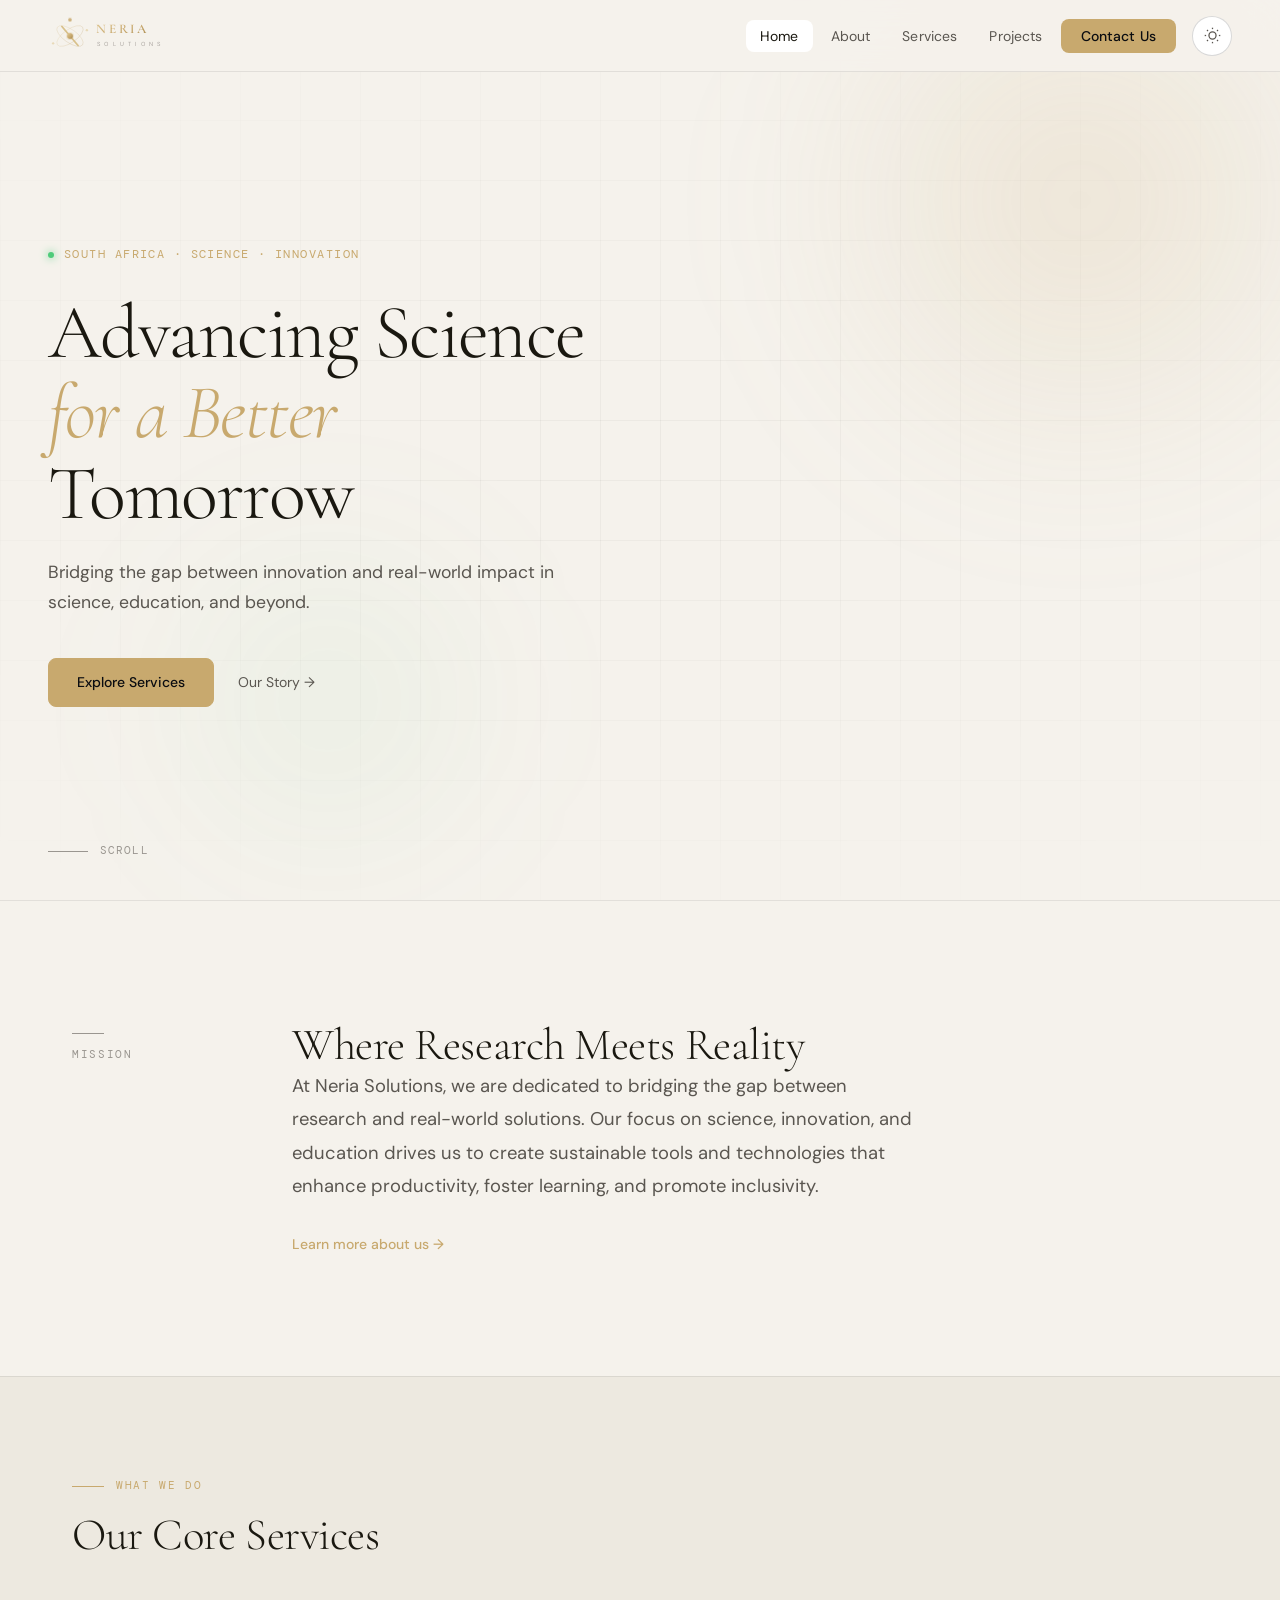
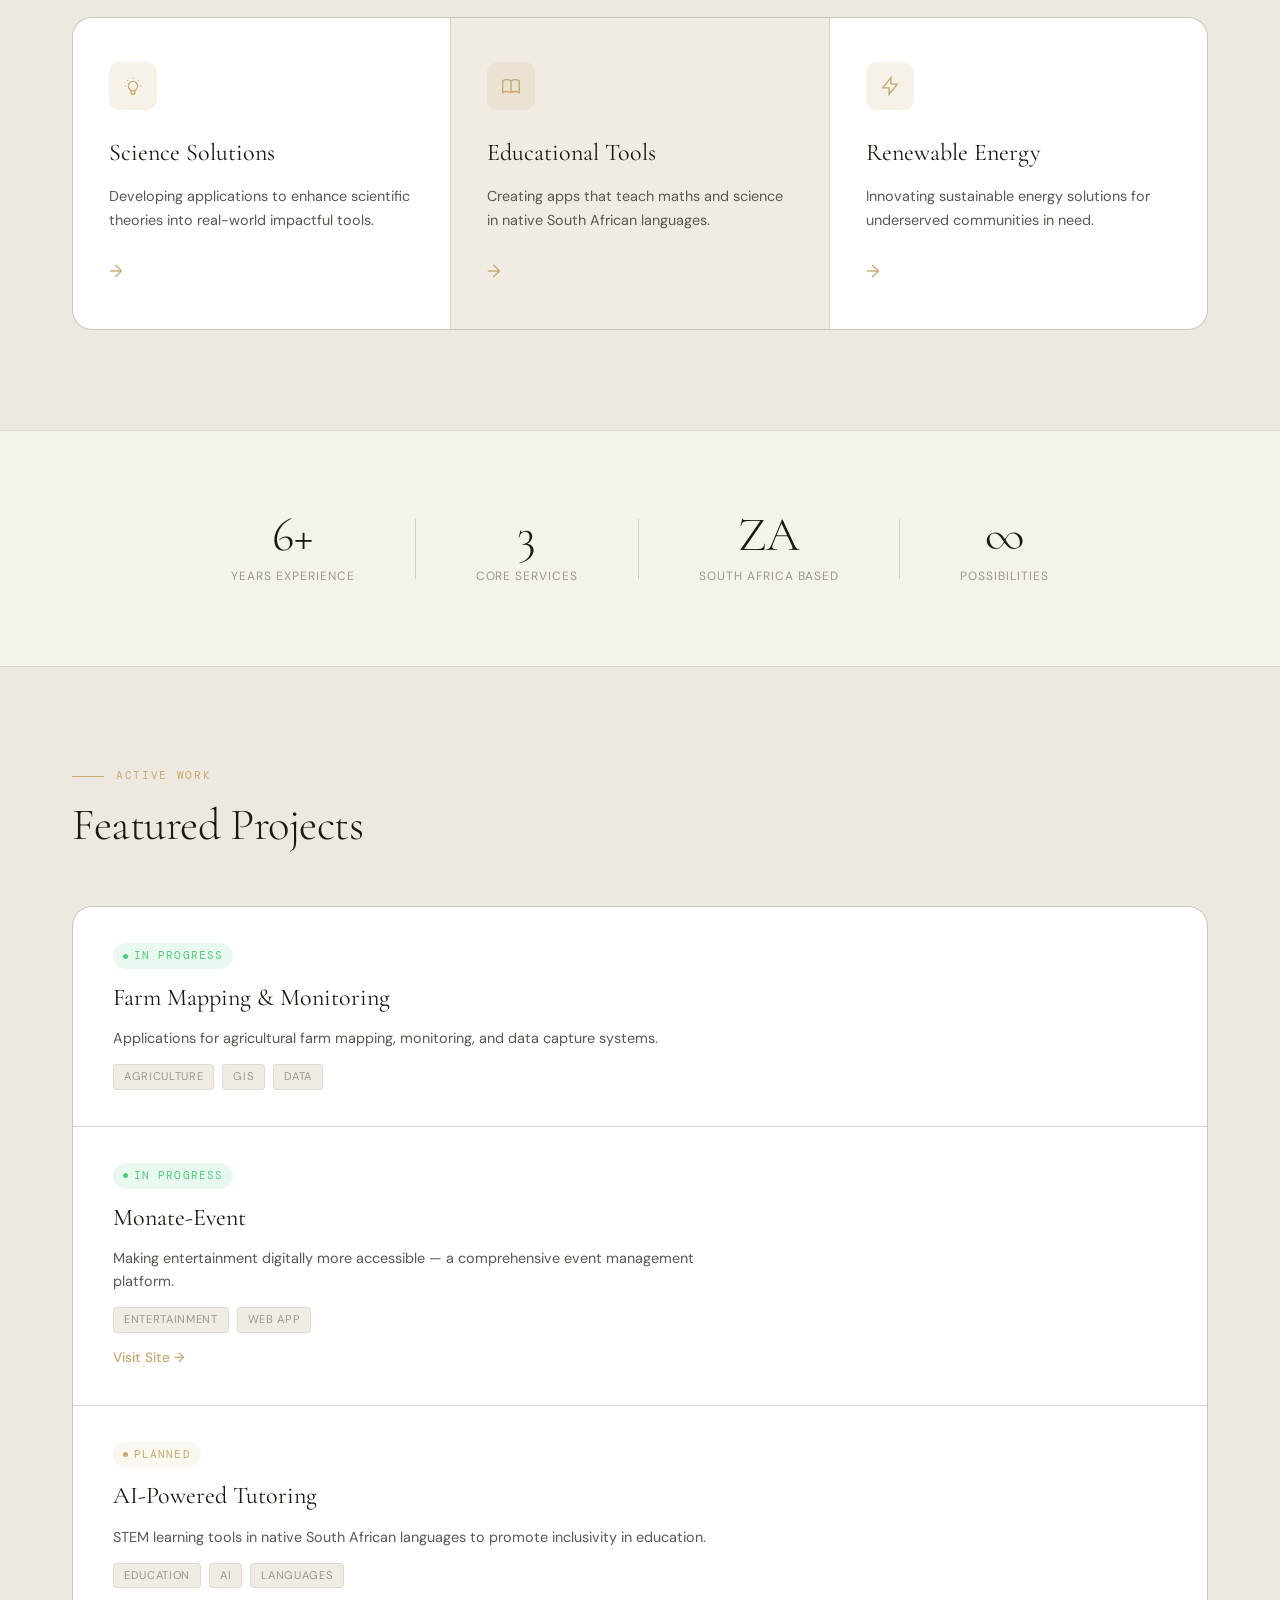
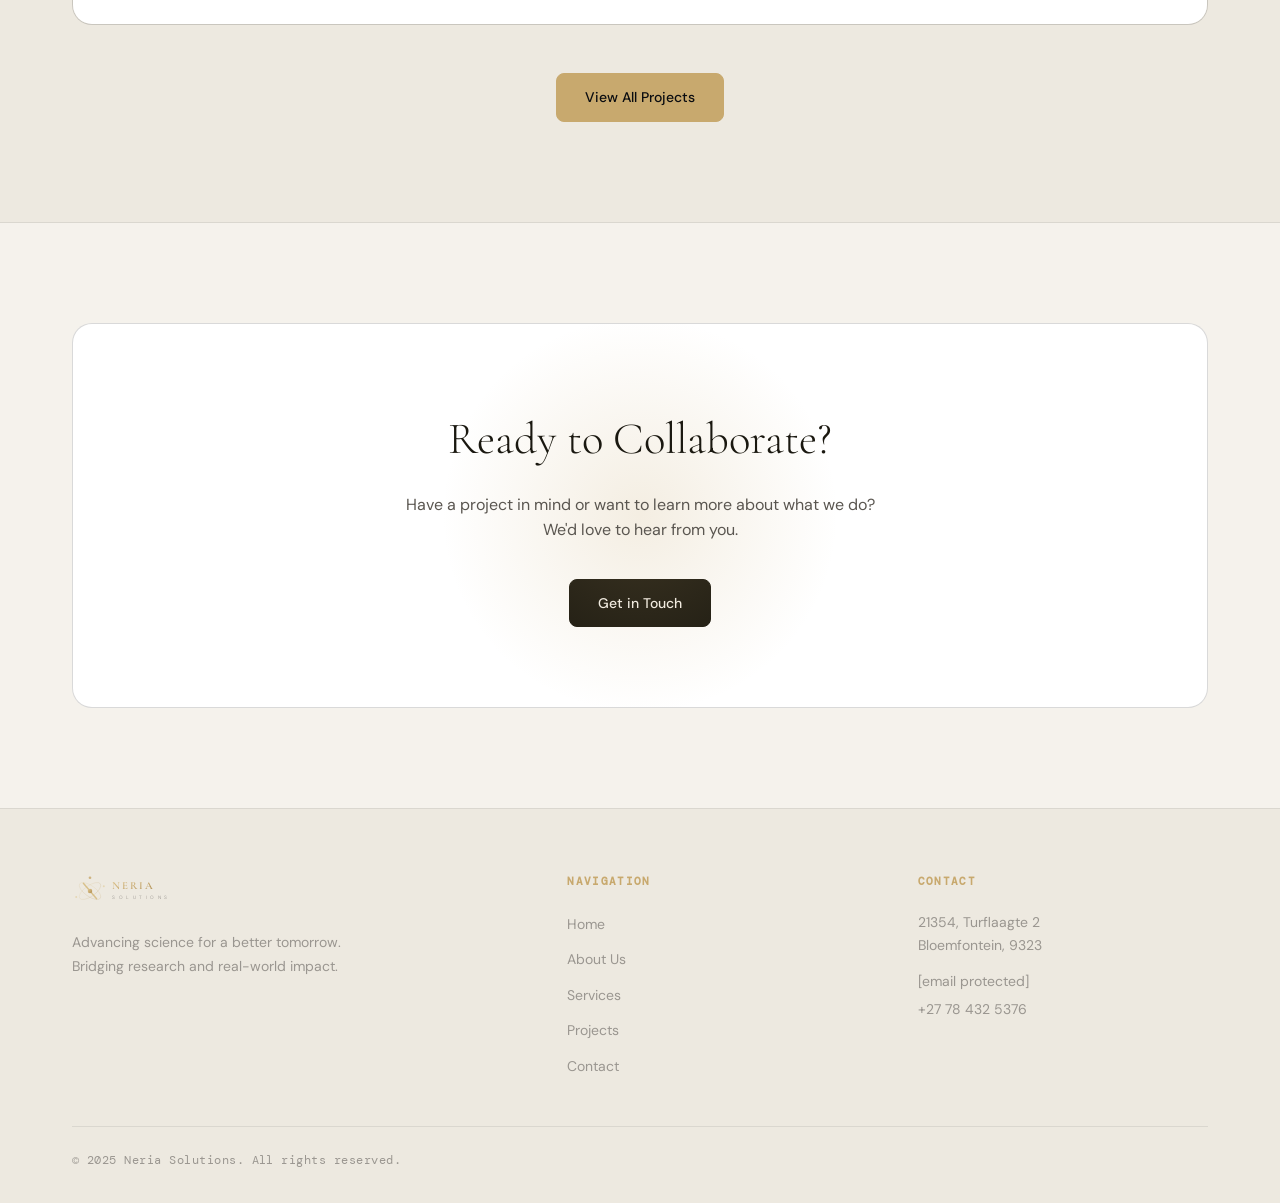
==== commit b14654f0: "Update index.html" ====
--- a/index.html
+++ b/index.html
@@ -1,15 +1,13 @@
 <!DOCTYPE html>
-<html lang="en" data-theme="dark">
+<html lang="en">
 <head>
+  <script>!function(){var t=localStorage.getItem('neria-theme')||( window.matchMedia('(prefers-color-scheme:dark)').matches?'dark':'light');document.documentElement.setAttribute('data-theme',t)}();</script>
   <meta charset="UTF-8"/>
   <meta name="viewport" content="width=device-width, initial-scale=1.0"/>
   <title>Neria Solutions — Advancing Science for a Better Tomorrow</title>
   <link rel="preconnect" href="https://fonts.googleapis.com">
   <link href="https://fonts.googleapis.com/css2?family=Cormorant+Garamond:ital,wght@0,300;0,400;0,600;1,300;1,400&family=DM+Sans:wght@300;400;500&family=DM+Mono:wght@400&display=swap" rel="stylesheet">
   <link rel="stylesheet" href="styles.css">
-  <script>
-    (function(){var t=localStorage.getItem('neria-theme');if(t)document.documentElement.setAttribute('data-theme',t);else if(!window.matchMedia('(prefers-color-scheme: dark)').matches)document.documentElement.setAttribute('data-theme','light');})();
-  </script>
 </head>
 <body>
   <nav class="nav" id="nav">
@@ -199,16 +197,9 @@
         <div class="footer-contact">
           <h4>Contact</h4>
           <p>21354, Turflaagte 2<br>Bloemfontein, 9323</p>
-          <a href="mailto:pwkhoboko@gmail.com">pwkhoboko@gmail.com</a>
+          <a href="/cdn-cgi/l/email-protection#2454534f4c4b464b4f4b644349454d480a474b49"><span class="__cf_email__" data-cfemail="d4a4a3bfbcbbb6bbbfbb94b3b9b5bdb8fab7bbb9">[email&#160;protected]</span></a>
           <a href="tel:+27784325376">+27 78 432 5376</a>
         </div>
       </div>
       <div class="footer-bottom">
-        <span>© 2025 Neria Solutions. All rights reserved.</span>
-        <span>neriasolutions.co.za</span>
-      </div>
-    </div>
-  </footer>
-  <script src="main.js"></script>
-</body>
-</html>
+        <span>© 2025 Neria Solutions. All rights reserved.
--- a/styles.css
+++ b/styles.css
@@ -1,61 +1,109 @@
 /* ============================================
-   NERIA SOLUTIONS — Professional Redesign
+   NERIA SOLUTIONS — v2 with Dark/Light Mode
    Aesthetic: Refined Scientific Luxury
-   Fonts: Cormorant Garamond + DM Sans
-   Theme: Deep Midnight + Warm Gold
+   Fonts: Cormorant Garamond + DM Sans + DM Mono
    ============================================ */
 
 *, *::before, *::after { box-sizing: border-box; margin: 0; padding: 0; }
 
+/* ============================
+   THEME VARIABLES
+   ============================ */
 :root {
-  --midnight: #0a0c10;
-  --deep: #111318;
+  --gold: #c8a96e;
+  --gold-light: #e0c994;
+  --gold-dim: rgba(200, 169, 110, 0.15);
+  --green: #4ecb7a;
+  --green-dim: rgba(78, 203, 122, 0.12);
+  --radius: 12px;
+  --radius-lg: 20px;
+  --nav-h: 72px;
+  --max-w: 1200px;
+  --transition: 0.3s cubic-bezier(0.4, 0, 0.2, 1);
+  --font-display: 'Cormorant Garamond', Georgia, serif;
+  --font-body: 'DM Sans', sans-serif;
+  --font-mono: 'DM Mono', monospace;
+}
+
+[data-theme="dark"] {
+  --bg: #0a0c10;
+  --bg-deep: #111318;
   --surface: #161a22;
   --surface-2: #1e2330;
   --border: rgba(255,255,255,0.07);
   --border-light: rgba(255,255,255,0.12);
-  --gold: #c8a96e;
-  --gold-light: #e0c994;
-  --gold-dim: rgba(200, 169, 110, 0.15);
   --text: #e8e4dc;
   --text-muted: #8a8a9a;
   --text-dim: #555568;
   --white: #ffffff;
-  --green: #4ecb7a;
-  --green-dim: rgba(78, 203, 122, 0.12);
-
-  --font-display: 'Cormorant Garamond', Georgia, serif;
-  --font-body: 'DM Sans', sans-serif;
-  --font-mono: 'DM Mono', monospace;
-
-  --nav-h: 72px;
-  --max-w: 1200px;
-  --radius: 12px;
-  --radius-lg: 20px;
-  --transition: 0.3s cubic-bezier(0.4, 0, 0.2, 1);
+  --nav-bg: rgba(10,12,16,0.88);
+  --nav-bg-scrolled: rgba(10,12,16,0.97);
+  --orb-1: rgba(200,169,110,0.12);
+  --orb-2: rgba(78,203,122,0.06);
+  --grid-line: rgba(255,255,255,0.04);
+  --shadow: 0 20px 60px rgba(0,0,0,0.5);
+  --logo-text-fill: #e8e4dc;
+  --logo-sub-fill: #8a8a9a;
+}
+
+[data-theme="light"] {
+  --bg: #f5f2ec;
+  --bg-deep: #ede9e0;
+  --surface: #ffffff;
+  --surface-2: #f0ece4;
+  --border: rgba(0,0,0,0.08);
+  --border-light: rgba(0,0,0,0.15);
+  --text: #1a1810;
+  --text-muted: #5a5650;
+  --text-dim: #9a9690;
+  --white: #1a1810;
+  --nav-bg: rgba(245,242,236,0.88);
+  --nav-bg-scrolled: rgba(245,242,236,0.97);
+  --orb-1: rgba(200,169,110,0.2);
+  --orb-2: rgba(78,203,122,0.08);
+  --grid-line: rgba(0,0,0,0.04);
+  --shadow: 0 20px 60px rgba(0,0,0,0.1);
+  --logo-text-fill: #1a1810;
+  --logo-sub-fill: #9a9690;
 }
 
 html { scroll-behavior: smooth; }
-
 body {
-  background: var(--midnight);
+  background: var(--bg);
   color: var(--text);
   font-family: var(--font-body);
   font-size: 16px;
   line-height: 1.6;
   overflow-x: hidden;
-}
-
+  transition: background 0.4s ease, color 0.4s ease;
+}
 a { text-decoration: none; color: inherit; }
 img { max-width: 100%; display: block; }
-
-/* ---- SCROLLBAR ---- */
 ::-webkit-scrollbar { width: 4px; }
-::-webkit-scrollbar-track { background: var(--midnight); }
+::-webkit-scrollbar-track { background: var(--bg); }
 ::-webkit-scrollbar-thumb { background: var(--gold-dim); border-radius: 2px; }
-
-/* ---- CONTAINER ---- */
 .container { max-width: var(--max-w); margin: 0 auto; padding: 0 32px; }
+
+/* ============================
+   THEME TOGGLE
+   ============================ */
+.theme-toggle {
+  width: 40px; height: 40px;
+  border-radius: 50%;
+  border: 1px solid var(--border-light);
+  background: var(--surface);
+  cursor: pointer;
+  display: flex; align-items: center; justify-content: center;
+  transition: var(--transition);
+  flex-shrink: 0;
+  color: var(--text-muted);
+}
+.theme-toggle:hover { border-color: var(--gold); color: var(--gold); transform: rotate(20deg) scale(1.05); }
+.theme-toggle svg { width: 17px; height: 17px; }
+.icon-sun { display: none; }
+.icon-moon { display: block; }
+html[data-theme="light"] .icon-sun { display: block; }
+html[data-theme="light"] .icon-moon { display: none; }
 
 /* ============================
    NAVIGATION
@@ -65,1032 +113,354 @@
   height: var(--nav-h);
   display: flex; align-items: center; justify-content: space-between;
   padding: 0 48px;
-  background: rgba(10, 12, 16, 0.85);
-  backdrop-filter: blur(20px);
+  background: var(--nav-bg);
+  backdrop-filter: blur(24px);
   border-bottom: 1px solid var(--border);
-  transition: var(--transition);
-}
-.nav.scrolled { background: rgba(10, 12, 16, 0.97); }
+  transition: background var(--transition), border-color var(--transition);
+}
+.nav.scrolled { background: var(--nav-bg-scrolled); }
 
 .nav-logo {
-  display: flex; align-items: center; gap: 10px;
-  font-family: var(--font-display);
-  font-size: 1.25rem;
-  font-weight: 600;
-  letter-spacing: 0.02em;
-  color: var(--text);
-  transition: color var(--transition);
-}
-.nav-logo:hover { color: var(--gold); }
-
-.logo-mark {
-  width: 36px; height: 36px;
-  background: linear-gradient(135deg, var(--gold), var(--gold-light));
-  color: var(--midnight);
-  border-radius: 8px;
-  display: flex; align-items: center; justify-content: center;
-  font-weight: 600; font-size: 1rem;
-  font-family: var(--font-display);
-  flex-shrink: 0;
-}
-
+  display: flex; align-items: center;
+  transition: opacity var(--transition);
+}
+.nav-logo:hover { opacity: 0.82; }
+.nav-logo svg { height: 44px; width: auto; }
+/* Make SVG text adapt to theme */
+.nav-logo svg .logo-wordmark { fill: var(--logo-text-fill); }
+.nav-logo svg .logo-sub { fill: var(--logo-sub-fill); }
+
+.nav-right { display: flex; align-items: center; gap: 8px; }
 .nav-links {
-  display: flex; align-items: center; gap: 8px;
-  list-style: none;
+  display: flex; align-items: center; gap: 4px;
+  list-style: none; margin-right: 8px;
 }
 .nav-links a {
-  font-size: 0.875rem;
-  font-weight: 400;
-  color: var(--text-muted);
-  padding: 6px 14px;
-  border-radius: 6px;
-  transition: var(--transition);
-  letter-spacing: 0.01em;
+  font-size: 0.875rem; font-weight: 400; color: var(--text-muted);
+  padding: 7px 14px; border-radius: 8px; transition: var(--transition); letter-spacing: 0.01em;
 }
 .nav-links a:hover, .nav-links a.active { color: var(--text); }
-.nav-links a.active { background: rgba(255,255,255,0.05); }
-
+.nav-links a.active { background: var(--surface); }
 .nav-cta {
-  background: var(--gold) !important;
-  color: var(--midnight) !important;
-  font-weight: 500 !important;
-  padding: 8px 20px !important;
-  border-radius: 8px !important;
+  background: var(--gold) !important; color: #0a0c10 !important;
+  font-weight: 500 !important; padding: 8px 20px !important; border-radius: 8px !important;
 }
 .nav-cta:hover { background: var(--gold-light) !important; transform: translateY(-1px); }
 
 .nav-toggle {
-  display: none;
-  flex-direction: column; gap: 5px;
+  display: none; flex-direction: column; gap: 5px;
   background: none; border: none; cursor: pointer; padding: 4px;
 }
 .nav-toggle span {
   display: block; width: 22px; height: 1.5px;
-  background: var(--text); border-radius: 2px;
-  transition: var(--transition);
+  background: var(--text); border-radius: 2px; transition: var(--transition);
 }
 
 /* ============================
    HERO
    ============================ */
 .hero {
-  min-height: 100vh;
-  display: flex; align-items: center;
-  position: relative;
-  overflow: hidden;
+  min-height: 100vh; display: flex; align-items: center;
+  position: relative; overflow: hidden;
   padding: calc(var(--nav-h) + 60px) 48px 80px;
 }
-
-.hero-bg {
-  position: absolute; inset: 0;
-  pointer-events: none;
-}
-
+.hero-bg { position: absolute; inset: 0; pointer-events: none; }
 .hero-orb {
-  position: absolute;
-  border-radius: 50%;
-  filter: blur(80px);
+  position: absolute; border-radius: 50%; filter: blur(80px);
   animation: orbFloat 8s ease-in-out infinite alternate;
 }
 .orb-1 {
   width: 600px; height: 600px;
-  background: radial-gradient(circle, rgba(200,169,110,0.12) 0%, transparent 70%);
+  background: radial-gradient(circle, var(--orb-1) 0%, transparent 70%);
   top: -100px; right: -100px;
 }
 .orb-2 {
   width: 400px; height: 400px;
-  background: radial-gradient(circle, rgba(78,203,122,0.06) 0%, transparent 70%);
-  bottom: 0; left: 10%;
-  animation-delay: -4s;
-}
-
-@keyframes orbFloat {
-  from { transform: translate(0, 0) scale(1); }
-  to { transform: translate(20px, -30px) scale(1.05); }
-}
-
+  background: radial-gradient(circle, var(--orb-2) 0%, transparent 70%);
+  bottom: 0; left: 10%; animation-delay: -4s;
+}
+@keyframes orbFloat { from{transform:translate(0,0) scale(1)} to{transform:translate(20px,-30px) scale(1.05)} }
 .hero-grid {
   position: absolute; inset: 0;
-  background-image:
-    linear-gradient(var(--border) 1px, transparent 1px),
-    linear-gradient(90deg, var(--border) 1px, transparent 1px);
+  background-image: linear-gradient(var(--grid-line) 1px, transparent 1px), linear-gradient(90deg, var(--grid-line) 1px, transparent 1px);
   background-size: 60px 60px;
   mask-image: radial-gradient(ellipse 80% 60% at 50% 50%, black 0%, transparent 100%);
 }
-
-.hero-content {
-  position: relative;
-  max-width: 700px;
-  animation: fadeUp 0.9s cubic-bezier(0.4, 0, 0.2, 1) both;
-}
-
-@keyframes fadeUp {
-  from { opacity: 0; transform: translateY(30px); }
-  to { opacity: 1; transform: translateY(0); }
-}
-
+.hero-content { position: relative; max-width: 700px; animation: fadeUp 0.9s cubic-bezier(0.4,0,0.2,1) both; }
+@keyframes fadeUp { from{opacity:0;transform:translateY(30px)} to{opacity:1;transform:translateY(0)} }
 .hero-eyebrow {
   display: flex; align-items: center; gap: 10px;
-  font-family: var(--font-mono);
-  font-size: 0.75rem;
-  letter-spacing: 0.12em;
-  text-transform: uppercase;
-  color: var(--gold);
-  margin-bottom: 28px;
-  animation: fadeUp 0.9s 0.1s both;
-}
-.dot {
-  width: 6px; height: 6px;
-  background: var(--green);
-  border-radius: 50%;
-  box-shadow: 0 0 8px var(--green);
-  animation: pulse 2s infinite;
-}
-@keyframes pulse {
-  0%, 100% { opacity: 1; transform: scale(1); }
-  50% { opacity: 0.6; transform: scale(1.3); }
-}
-
+  font-family: var(--font-mono); font-size: 0.75rem;
+  letter-spacing: 0.12em; text-transform: uppercase;
+  color: var(--gold); margin-bottom: 28px; animation: fadeUp 0.9s 0.1s both;
+}
+.dot { width:6px; height:6px; background:var(--green); border-radius:50%; box-shadow:0 0 8px var(--green); animation:pulse 2s infinite; }
+@keyframes pulse { 0%,100%{opacity:1;transform:scale(1)} 50%{opacity:0.6;transform:scale(1.3)} }
 .hero-title {
-  font-family: var(--font-display);
-  font-size: clamp(3rem, 6vw, 5.5rem);
-  font-weight: 300;
-  line-height: 1.05;
-  letter-spacing: -0.02em;
-  color: var(--white);
-  margin-bottom: 24px;
-  animation: fadeUp 0.9s 0.2s both;
-}
-.hero-title em {
-  font-style: italic;
-  color: var(--gold);
-  font-weight: 300;
-}
-
+  font-family: var(--font-display); font-size: clamp(3rem,6vw,5.5rem);
+  font-weight: 300; line-height: 1.05; letter-spacing: -0.02em; color: var(--text);
+  margin-bottom: 24px; animation: fadeUp 0.9s 0.2s both;
+}
+.hero-title em { font-style: italic; color: var(--gold); font-weight: 300; }
 .hero-sub {
-  font-size: 1.1rem;
-  color: var(--text-muted);
-  max-width: 520px;
-  line-height: 1.7;
-  margin-bottom: 40px;
-  animation: fadeUp 0.9s 0.3s both;
-}
-
-.hero-actions {
-  display: flex; align-items: center; gap: 20px;
-  flex-wrap: wrap;
-  animation: fadeUp 0.9s 0.4s both;
-}
-
+  font-size: 1.1rem; color: var(--text-muted); max-width: 520px;
+  line-height: 1.7; margin-bottom: 40px; animation: fadeUp 0.9s 0.3s both;
+}
+.hero-actions { display:flex; align-items:center; gap:20px; flex-wrap:wrap; animation: fadeUp 0.9s 0.4s both; }
 .hero-scroll {
-  position: absolute;
-  bottom: 40px; left: 48px;
+  position: absolute; bottom: 40px; left: 48px;
   display: flex; align-items: center; gap: 12px;
-  font-family: var(--font-mono);
-  font-size: 0.7rem;
-  letter-spacing: 0.1em;
-  text-transform: uppercase;
-  color: var(--text-dim);
-}
-.scroll-line {
-  width: 40px; height: 1px;
-  background: var(--text-dim);
-  position: relative; overflow: hidden;
-}
+  font-family: var(--font-mono); font-size: 0.7rem;
+  letter-spacing: 0.1em; text-transform: uppercase; color: var(--text-dim);
+}
+.scroll-line { width:40px; height:1px; background:var(--text-dim); position:relative; overflow:hidden; }
 .scroll-line::after {
-  content: '';
-  position: absolute;
-  top: 0; left: -100%;
-  width: 100%; height: 100%;
-  background: var(--gold);
-  animation: scanLine 2s ease-in-out infinite;
-}
-@keyframes scanLine {
-  0% { left: -100%; }
-  100% { left: 100%; }
-}
+  content:''; position:absolute; top:0; left:-100%;
+  width:100%; height:100%; background:var(--gold); animation:scanLine 2s ease-in-out infinite;
+}
+@keyframes scanLine { 0%{left:-100%} 100%{left:100%} }
 
 /* ============================
    BUTTONS
    ============================ */
 .btn-primary {
-  display: inline-flex; align-items: center;
-  background: var(--gold);
-  color: var(--midnight);
-  font-family: var(--font-body);
-  font-size: 0.875rem;
-  font-weight: 500;
-  padding: 12px 28px;
-  border-radius: 8px;
-  transition: var(--transition);
-  border: 1px solid var(--gold);
-}
-.btn-primary:hover {
-  background: var(--gold-light);
-  transform: translateY(-2px);
-  box-shadow: 0 8px 30px rgba(200, 169, 110, 0.3);
-}
-.btn-primary.btn-light {
-  background: var(--white);
-  color: var(--midnight);
-  border-color: var(--white);
-}
-.btn-primary.btn-light:hover {
-  background: var(--text);
-  box-shadow: 0 8px 30px rgba(255,255,255,0.2);
-}
-
+  display:inline-flex; align-items:center;
+  background:var(--gold); color:#0a0c10;
+  font-family:var(--font-body); font-size:0.875rem; font-weight:500;
+  padding:12px 28px; border-radius:8px; transition:var(--transition);
+  border:1px solid var(--gold); cursor:pointer;
+}
+.btn-primary:hover { background:var(--gold-light); transform:translateY(-2px); box-shadow:0 8px 30px rgba(200,169,110,0.3); }
+.btn-primary.btn-light { background:var(--text); color:var(--bg); border-color:var(--text); }
+.btn-primary.btn-light:hover { opacity: 0.88; box-shadow:0 8px 30px rgba(0,0,0,0.15); }
 .btn-ghost {
-  display: inline-flex; align-items: center;
-  color: var(--text-muted);
-  font-size: 0.875rem;
-  font-weight: 400;
-  padding: 12px 4px;
-  transition: var(--transition);
-  border-bottom: 1px solid transparent;
-}
-.btn-ghost:hover { color: var(--text); border-bottom-color: var(--gold); }
-
-.text-link {
-  display: inline-flex; align-items: center;
-  color: var(--gold);
-  font-size: 0.875rem;
-  font-weight: 500;
-  transition: var(--transition);
-  gap: 6px;
-}
-.text-link:hover { gap: 10px; }
-
-/* ============================
-   LABELS
+  display:inline-flex; align-items:center; color:var(--text-muted); font-size:0.875rem;
+  padding:12px 4px; transition:var(--transition); border-bottom:1px solid transparent;
+}
+.btn-ghost:hover { color:var(--text); border-bottom-color:var(--gold); }
+.text-link { display:inline-flex; align-items:center; color:var(--gold); font-size:0.875rem; font-weight:500; transition:var(--transition); gap:6px; }
+.text-link:hover { gap:10px; }
+
+/* ============================
+   LABELS & SECTION HEADINGS
    ============================ */
 .section-label {
-  display: flex; align-items: center; gap: 12px;
-  font-family: var(--font-mono);
-  font-size: 0.7rem;
-  letter-spacing: 0.15em;
-  text-transform: uppercase;
-  color: var(--gold);
-  margin-bottom: 16px;
-}
-.label-line {
-  display: block;
-  width: 32px; height: 1px;
-  background: var(--gold);
-}
-
+  display:flex; align-items:center; gap:12px;
+  font-family:var(--font-mono); font-size:0.7rem;
+  letter-spacing:0.15em; text-transform:uppercase; color:var(--gold); margin-bottom:16px;
+}
+.label-line { display:block; width:32px; height:1px; background:var(--gold); }
 .section-title {
-  font-family: var(--font-display);
-  font-size: clamp(2rem, 3.5vw, 3rem);
-  font-weight: 300;
-  letter-spacing: -0.01em;
-  line-height: 1.1;
-  color: var(--white);
-}
-
-.section-header {
-  margin-bottom: 56px;
-}
-
-.section-footer {
-  margin-top: 48px;
-  text-align: center;
-}
+  font-family:var(--font-display); font-size:clamp(2rem,3.5vw,3rem);
+  font-weight:300; letter-spacing:-0.01em; line-height:1.1; color:var(--text);
+}
+.section-header { margin-bottom:56px; }
+.section-footer { margin-top:48px; text-align:center; }
 
 /* ============================
    MISSION
    ============================ */
-.mission {
-  padding: 120px 0;
-  border-top: 1px solid var(--border);
-}
-
-.mission-grid {
-  display: grid;
-  grid-template-columns: 160px 1fr;
-  gap: 60px;
-  align-items: start;
-}
-
+.mission { padding:120px 0; border-top:1px solid var(--border); }
+.mission-grid { display:grid; grid-template-columns:160px 1fr; gap:60px; align-items:start; }
 .mission-label {
-  display: flex; flex-direction: column; align-items: flex-start; gap: 12px;
-  font-family: var(--font-mono);
-  font-size: 0.7rem;
-  letter-spacing: 0.15em;
-  text-transform: uppercase;
-  color: var(--text-dim);
-  padding-top: 12px;
-}
-.mission-label .label-line { background: var(--text-dim); }
-
-.mission-text {
-  font-size: 1.15rem;
-  color: var(--text-muted);
-  line-height: 1.8;
-  margin-bottom: 28px;
-  max-width: 620px;
-}
+  display:flex; flex-direction:column; align-items:flex-start; gap:12px;
+  font-family:var(--font-mono); font-size:0.7rem; letter-spacing:0.15em;
+  text-transform:uppercase; color:var(--text-dim); padding-top:12px;
+}
+.mission-label .label-line { background:var(--text-dim); }
+.mission-text { font-size:1.15rem; color:var(--text-muted); line-height:1.8; margin-bottom:28px; max-width:620px; }
 
 /* ============================
    SERVICES PREVIEW
    ============================ */
-.services-preview {
-  padding: 100px 0;
-  background: var(--deep);
-  border-top: 1px solid var(--border);
-  border-bottom: 1px solid var(--border);
-}
-
-.services-grid {
-  display: grid;
-  grid-template-columns: repeat(3, 1fr);
-  gap: 1px;
-  background: var(--border);
-  border: 1px solid var(--border);
-  border-radius: var(--radius-lg);
-  overflow: hidden;
-}
-
-.service-card {
-  display: flex; flex-direction: column;
-  background: var(--surface);
-  padding: 44px 36px;
-  transition: var(--transition);
-  position: relative;
-  overflow: hidden;
-}
-.service-card::before {
-  content: '';
-  position: absolute;
-  top: 0; left: 0; right: 0;
-  height: 2px;
-  background: linear-gradient(90deg, transparent, var(--gold), transparent);
-  opacity: 0;
-  transition: var(--transition);
-}
-.service-card:hover { background: var(--surface-2); }
-.service-card:hover::before { opacity: 1; }
-.service-card--accent { background: var(--surface-2); }
-
-.service-icon {
-  width: 48px; height: 48px;
-  background: var(--gold-dim);
-  border-radius: 10px;
-  display: flex; align-items: center; justify-content: center;
-  margin-bottom: 24px;
-  color: var(--gold);
-}
-.service-icon svg { width: 22px; height: 22px; }
-
-.service-card h3 {
-  font-family: var(--font-display);
-  font-size: 1.5rem;
-  font-weight: 400;
-  color: var(--white);
-  margin-bottom: 12px;
-}
-.service-card p {
-  font-size: 0.9rem;
-  color: var(--text-muted);
-  line-height: 1.7;
-  flex-grow: 1;
-}
-.card-arrow {
-  display: inline-block;
-  color: var(--gold);
-  margin-top: 24px;
-  font-size: 1.1rem;
-  transition: var(--transition);
-}
-.service-card:hover .card-arrow { transform: translateX(6px); }
+.services-preview { padding:100px 0; background:var(--bg-deep); border-top:1px solid var(--border); border-bottom:1px solid var(--border); transition:background var(--transition); }
+.services-grid { display:grid; grid-template-columns:repeat(3,1fr); gap:1px; background:var(--border); border:1px solid var(--border); border-radius:var(--radius-lg); overflow:hidden; }
+.service-card { display:flex; flex-direction:column; background:var(--surface); padding:44px 36px; transition:var(--transition); position:relative; overflow:hidden; }
+.service-card::before { content:''; position:absolute; top:0; left:0; right:0; height:2px; background:linear-gradient(90deg,transparent,var(--gold),transparent); opacity:0; transition:var(--transition); }
+.service-card:hover { background:var(--surface-2); }
+.service-card:hover::before { opacity:1; }
+.service-card--accent { background:var(--surface-2); }
+.service-icon { width:48px; height:48px; background:var(--gold-dim); border-radius:10px; display:flex; align-items:center; justify-content:center; margin-bottom:24px; color:var(--gold); }
+.service-icon svg { width:22px; height:22px; }
+.service-card h3 { font-family:var(--font-display); font-size:1.5rem; font-weight:400; color:var(--text); margin-bottom:12px; }
+.service-card p { font-size:0.9rem; color:var(--text-muted); line-height:1.7; flex-grow:1; }
+.card-arrow { display:inline-block; color:var(--gold); margin-top:24px; font-size:1.1rem; transition:var(--transition); }
+.service-card:hover .card-arrow { transform:translateX(6px); }
 
 /* ============================
    STATS
    ============================ */
-.stats {
-  padding: 80px 0;
-}
-
-.stats-grid {
-  display: flex; align-items: center; justify-content: center;
-  gap: 0;
-}
-
-.stat {
-  display: flex; flex-direction: column; align-items: center;
-  padding: 0 60px;
-  text-align: center;
-}
-.stat-number {
-  font-family: var(--font-display);
-  font-size: 3rem;
-  font-weight: 300;
-  color: var(--white);
-  line-height: 1;
-  margin-bottom: 8px;
-}
-.stat-label {
-  font-size: 0.75rem;
-  letter-spacing: 0.08em;
-  text-transform: uppercase;
-  color: var(--text-dim);
-}
-.stat-divider {
-  width: 1px; height: 60px;
-  background: var(--border-light);
-  flex-shrink: 0;
-}
+.stats { padding:80px 0; }
+.stats-grid { display:flex; align-items:center; justify-content:center; }
+.stat { display:flex; flex-direction:column; align-items:center; padding:0 60px; text-align:center; }
+.stat-number { font-family:var(--font-display); font-size:3rem; font-weight:300; color:var(--text); line-height:1; margin-bottom:8px; }
+.stat-label { font-size:0.75rem; letter-spacing:0.08em; text-transform:uppercase; color:var(--text-dim); }
+.stat-divider { width:1px; height:60px; background:var(--border-light); flex-shrink:0; }
 
 /* ============================
    PROJECTS PREVIEW
    ============================ */
-.projects-preview {
-  padding: 100px 0;
-  background: var(--deep);
-  border-top: 1px solid var(--border);
-  border-bottom: 1px solid var(--border);
-}
-
-.projects-list {
-  display: grid; gap: 1px;
-  background: var(--border);
-  border: 1px solid var(--border);
-  border-radius: var(--radius-lg);
-  overflow: hidden;
-}
-
-.project-item {
-  background: var(--surface);
-  padding: 36px 40px;
-  display: flex; flex-direction: column; gap: 10px;
-  transition: var(--transition);
-  position: relative;
-}
-.project-item:hover { background: var(--surface-2); padding-left: 48px; }
-
-.project-status {
-  display: inline-flex; align-items: center; gap: 6px;
-  font-family: var(--font-mono);
-  font-size: 0.68rem;
-  letter-spacing: 0.1em;
-  text-transform: uppercase;
-  padding: 4px 10px;
-  border-radius: 20px;
-  width: fit-content;
-}
-.project-status::before {
-  content: ''; width: 5px; height: 5px;
-  border-radius: 50%;
-}
-.project-status.in-progress {
-  background: var(--green-dim);
-  color: var(--green);
-}
-.project-status.in-progress::before { background: var(--green); }
-.project-status.planned {
-  background: rgba(200,169,110,0.1);
-  color: var(--gold);
-}
-.project-status.planned::before { background: var(--gold); }
-
-.project-item h3 {
-  font-family: var(--font-display);
-  font-size: 1.5rem;
-  font-weight: 400;
-  color: var(--white);
-}
-.project-item p {
-  font-size: 0.9rem;
-  color: var(--text-muted);
-  max-width: 600px;
-}
-
-.project-tags {
-  display: flex; gap: 8px; flex-wrap: wrap;
-  margin-top: 4px;
-}
-.project-tags span {
-  font-size: 0.7rem;
-  letter-spacing: 0.06em;
-  text-transform: uppercase;
-  color: var(--text-dim);
-  background: var(--surface-2);
-  border: 1px solid var(--border);
-  padding: 3px 10px;
-  border-radius: 4px;
-}
-
-.project-link {
-  color: var(--gold);
-  font-size: 0.85rem;
-  font-weight: 500;
-  margin-top: 4px;
-  transition: var(--transition);
-  width: fit-content;
-}
-.project-link:hover { letter-spacing: 0.02em; }
-
-/* ============================
-   CTA SECTION
-   ============================ */
-.cta-section { padding: 100px 0; }
-
-.cta-box {
-  background: var(--surface);
-  border: 1px solid var(--border-light);
-  border-radius: var(--radius-lg);
-  padding: 80px 60px;
-  text-align: center;
-  position: relative;
-  overflow: hidden;
-}
-.cta-orb {
-  position: absolute;
-  width: 400px; height: 400px;
-  background: radial-gradient(circle, rgba(200,169,110,0.08) 0%, transparent 70%);
-  top: 50%; left: 50%;
-  transform: translate(-50%, -50%);
-  border-radius: 50%;
-  pointer-events: none;
-}
-.cta-box h2 {
-  font-family: var(--font-display);
-  font-size: clamp(2rem, 3.5vw, 3rem);
-  font-weight: 300;
-  color: var(--white);
-  margin-bottom: 16px;
-  position: relative;
-}
-.cta-box p {
-  color: var(--text-muted);
-  font-size: 1rem;
-  max-width: 480px;
-  margin: 0 auto 36px;
-  position: relative;
-}
+.projects-preview { padding:100px 0; background:var(--bg-deep); border-top:1px solid var(--border); border-bottom:1px solid var(--border); transition:background var(--transition); }
+.projects-list { display:grid; gap:1px; background:var(--border); border:1px solid var(--border); border-radius:var(--radius-lg); overflow:hidden; }
+.project-item { background:var(--surface); padding:36px 40px; display:flex; flex-direction:column; gap:10px; transition:var(--transition); }
+.project-item:hover { background:var(--surface-2); padding-left:48px; }
+.project-status { display:inline-flex; align-items:center; gap:6px; font-family:var(--font-mono); font-size:0.68rem; letter-spacing:0.1em; text-transform:uppercase; padding:4px 10px; border-radius:20px; width:fit-content; }
+.project-status::before { content:''; width:5px; height:5px; border-radius:50%; }
+.project-status.in-progress { background:var(--green-dim); color:var(--green); }
+.project-status.in-progress::before { background:var(--green); }
+.project-status.planned { background:rgba(200,169,110,0.1); color:var(--gold); }
+.project-status.planned::before { background:var(--gold); }
+.project-item h3 { font-family:var(--font-display); font-size:1.5rem; font-weight:400; color:var(--text); }
+.project-item p { font-size:0.9rem; color:var(--text-muted); max-width:600px; }
+.project-tags { display:flex; gap:8px; flex-wrap:wrap; margin-top:4px; }
+.project-tags span { font-size:0.7rem; letter-spacing:0.06em; text-transform:uppercase; color:var(--text-dim); background:var(--surface-2); border:1px solid var(--border); padding:3px 10px; border-radius:4px; }
+.project-link { color:var(--gold); font-size:0.85rem; font-weight:500; margin-top:4px; transition:var(--transition); width:fit-content; }
+.project-link:hover { letter-spacing:0.02em; }
+
+/* ============================
+   CTA
+   ============================ */
+.cta-section { padding:100px 0; }
+.cta-box { background:var(--surface); border:1px solid var(--border-light); border-radius:var(--radius-lg); padding:80px 60px; text-align:center; position:relative; overflow:hidden; }
+.cta-orb { position:absolute; width:400px; height:400px; background:radial-gradient(circle,var(--orb-1) 0%,transparent 70%); top:50%; left:50%; transform:translate(-50%,-50%); border-radius:50%; pointer-events:none; }
+.cta-box h2 { font-family:var(--font-display); font-size:clamp(2rem,3.5vw,3rem); font-weight:300; color:var(--text); margin-bottom:16px; position:relative; }
+.cta-box p { color:var(--text-muted); font-size:1rem; max-width:480px; margin:0 auto 36px; position:relative; }
 
 /* ============================
    FOOTER
    ============================ */
-.footer {
-  background: var(--deep);
-  border-top: 1px solid var(--border);
-  padding: 64px 0 32px;
-}
-
-.footer-grid {
-  display: grid;
-  grid-template-columns: 1.5fr 1fr 1fr;
-  gap: 60px;
-  margin-bottom: 48px;
-}
-
-.footer-brand .nav-logo { margin-bottom: 16px; }
-.footer-brand p {
-  font-size: 0.875rem;
-  color: var(--text-dim);
-  line-height: 1.7;
-  max-width: 280px;
-}
-
-.footer-links h4, .footer-contact h4 {
-  font-family: var(--font-mono);
-  font-size: 0.68rem;
-  letter-spacing: 0.12em;
-  text-transform: uppercase;
-  color: var(--gold);
-  margin-bottom: 20px;
-}
-
-.footer-links ul { list-style: none; display: flex; flex-direction: column; gap: 10px; }
-.footer-links a {
-  font-size: 0.875rem;
-  color: var(--text-dim);
-  transition: var(--transition);
-}
-.footer-links a:hover { color: var(--text); }
-
-.footer-contact {
-  display: flex; flex-direction: column;
-}
-.footer-contact p {
-  font-size: 0.875rem;
-  color: var(--text-dim);
-  line-height: 1.7;
-  margin-bottom: 12px;
-}
-.footer-contact a {
-  font-size: 0.875rem;
-  color: var(--text-dim);
-  transition: var(--transition);
-  display: block;
-  margin-bottom: 6px;
-}
-.footer-contact a:hover { color: var(--gold); }
-
-.footer-bottom {
-  display: flex; justify-content: space-between; align-items: center;
-  padding-top: 24px;
-  border-top: 1px solid var(--border);
-  font-size: 0.75rem;
-  color: var(--text-dim);
-  font-family: var(--font-mono);
-  letter-spacing: 0.04em;
-}
-
-/* ============================
-   PAGE HEADERS (inner pages)
-   ============================ */
-.page-hero {
-  padding: calc(var(--nav-h) + 80px) 0 80px;
-  border-bottom: 1px solid var(--border);
-  position: relative;
-  overflow: hidden;
-}
-.page-hero::before {
-  content: '';
-  position: absolute; inset: 0;
-  background: radial-gradient(ellipse 60% 80% at 60% 50%, rgba(200,169,110,0.05) 0%, transparent 70%);
-  pointer-events: none;
-}
-.page-hero .container { position: relative; }
-.page-hero-eyebrow {
-  font-family: var(--font-mono);
-  font-size: 0.7rem;
-  letter-spacing: 0.15em;
-  text-transform: uppercase;
-  color: var(--gold);
-  margin-bottom: 20px;
-  display: flex; align-items: center; gap: 12px;
-}
-.page-hero h1 {
-  font-family: var(--font-display);
-  font-size: clamp(2.5rem, 5vw, 4.5rem);
-  font-weight: 300;
-  color: var(--white);
-  line-height: 1.05;
-  letter-spacing: -0.02em;
-  margin-bottom: 20px;
-}
-.page-hero h1 em { font-style: italic; color: var(--gold); }
-.page-hero-sub {
-  font-size: 1.05rem;
-  color: var(--text-muted);
-  max-width: 520px;
-  line-height: 1.7;
-}
+.footer { background:var(--bg-deep); border-top:1px solid var(--border); padding:64px 0 32px; transition:background var(--transition); }
+.footer-grid { display:grid; grid-template-columns:1.5fr 1fr 1fr; gap:60px; margin-bottom:48px; }
+.footer-logo { height:36px; width:auto; }
+.footer-brand p { font-size:0.875rem; color:var(--text-dim); line-height:1.7; max-width:280px; margin-top:14px; }
+.footer-links h4, .footer-contact h4 { font-family:var(--font-mono); font-size:0.68rem; letter-spacing:0.12em; text-transform:uppercase; color:var(--gold); margin-bottom:20px; }
+.footer-links ul { list-style:none; display:flex; flex-direction:column; gap:10px; }
+.footer-links a { font-size:0.875rem; color:var(--text-dim); transition:var(--transition); }
+.footer-links a:hover { color:var(--text); }
+.footer-contact { display:flex; flex-direction:column; }
+.footer-contact p { font-size:0.875rem; color:var(--text-dim); line-height:1.7; margin-bottom:12px; }
+.footer-contact a { font-size:0.875rem; color:var(--text-dim); transition:var(--transition); display:block; margin-bottom:6px; }
+.footer-contact a:hover { color:var(--gold); }
+.footer-bottom { display:flex; justify-content:space-between; align-items:center; padding-top:24px; border-top:1px solid var(--border); font-size:0.75rem; color:var(--text-dim); font-family:var(--font-mono); letter-spacing:0.04em; }
+
+/* ============================
+   PAGE HEROES (inner pages)
+   ============================ */
+.page-hero { padding:calc(var(--nav-h) + 80px) 0 80px; border-bottom:1px solid var(--border); position:relative; overflow:hidden; }
+.page-hero::before { content:''; position:absolute; inset:0; background:radial-gradient(ellipse 60% 80% at 60% 50%, var(--orb-1) 0%, transparent 70%); pointer-events:none; }
+.page-hero .container { position:relative; }
+.page-hero-eyebrow { font-family:var(--font-mono); font-size:0.7rem; letter-spacing:0.15em; text-transform:uppercase; color:var(--gold); margin-bottom:20px; display:flex; align-items:center; gap:12px; }
+.page-hero h1 { font-family:var(--font-display); font-size:clamp(2.5rem,5vw,4.5rem); font-weight:300; color:var(--text); line-height:1.05; letter-spacing:-0.02em; margin-bottom:20px; }
+.page-hero h1 em { font-style:italic; color:var(--gold); }
+.page-hero-sub { font-size:1.05rem; color:var(--text-muted); max-width:520px; line-height:1.7; }
 
 /* ============================
    ABOUT PAGE
    ============================ */
-.about-section { padding: 100px 0; }
-
-.about-intro-grid {
-  display: grid;
-  grid-template-columns: 1fr 1fr;
-  gap: 80px;
-  align-items: start;
-  margin-bottom: 100px;
-}
-
-.about-intro-text h2 {
-  font-family: var(--font-display);
-  font-size: 2.5rem;
-  font-weight: 300;
-  color: var(--white);
-  margin-bottom: 20px;
-  line-height: 1.1;
-}
-.about-intro-text p {
-  color: var(--text-muted);
-  font-size: 0.95rem;
-  line-height: 1.8;
-  margin-bottom: 16px;
-}
-
-.about-values {
-  display: flex; flex-direction: column; gap: 1px;
-  background: var(--border);
-  border: 1px solid var(--border);
-  border-radius: var(--radius);
-  overflow: hidden;
-}
-.value-item {
-  background: var(--surface);
-  padding: 24px 28px;
-  display: flex; gap: 16px; align-items: flex-start;
-}
-.value-num {
-  font-family: var(--font-mono);
-  font-size: 0.7rem;
-  color: var(--gold);
-  margin-top: 4px;
-  flex-shrink: 0;
-}
-.value-item h4 {
-  font-family: var(--font-display);
-  font-size: 1.1rem;
-  font-weight: 400;
-  color: var(--white);
-  margin-bottom: 4px;
-}
-.value-item p { font-size: 0.85rem; color: var(--text-muted); line-height: 1.6; }
-
-/* TEAM */
-.team-section {
-  padding: 80px 0 100px;
-  border-top: 1px solid var(--border);
-}
-.team-grid {
-  display: grid;
-  grid-template-columns: repeat(3, 1fr);
-  gap: 24px;
-  margin-top: 48px;
-}
-.team-card {
-  background: var(--surface);
-  border: 1px solid var(--border);
-  border-radius: var(--radius-lg);
-  padding: 36px 28px;
-  transition: var(--transition);
-}
-.team-card:hover { border-color: var(--border-light); transform: translateY(-4px); }
-
-.team-avatar {
-  width: 56px; height: 56px;
-  background: linear-gradient(135deg, var(--gold-dim), rgba(200,169,110,0.05));
-  border: 1px solid var(--border-light);
-  border-radius: 50%;
-  display: flex; align-items: center; justify-content: center;
-  font-family: var(--font-display);
-  font-size: 1.3rem;
-  color: var(--gold);
-  margin-bottom: 20px;
-}
-.team-card h3 {
-  font-family: var(--font-display);
-  font-size: 1.3rem;
-  font-weight: 400;
-  color: var(--white);
-  margin-bottom: 4px;
-}
-.team-role {
-  font-size: 0.75rem;
-  letter-spacing: 0.08em;
-  text-transform: uppercase;
-  color: var(--gold);
-  font-family: var(--font-mono);
-  margin-bottom: 16px;
-}
-.team-card p { font-size: 0.85rem; color: var(--text-muted); line-height: 1.7; }
+.about-section { padding:100px 0; }
+.about-intro-grid { display:grid; grid-template-columns:1fr 1fr; gap:80px; align-items:start; margin-bottom:100px; }
+.about-intro-text h2 { font-family:var(--font-display); font-size:2.5rem; font-weight:300; color:var(--text); margin-bottom:20px; line-height:1.1; }
+.about-intro-text p { color:var(--text-muted); font-size:0.95rem; line-height:1.8; margin-bottom:16px; }
+.about-values { display:flex; flex-direction:column; gap:1px; background:var(--border); border:1px solid var(--border); border-radius:var(--radius); overflow:hidden; }
+.value-item { background:var(--surface); padding:24px 28px; display:flex; gap:16px; align-items:flex-start; }
+.value-num { font-family:var(--font-mono); font-size:0.7rem; color:var(--gold); margin-top:4px; flex-shrink:0; }
+.value-item h4 { font-family:var(--font-display); font-size:1.1rem; font-weight:400; color:var(--text); margin-bottom:4px; }
+.value-item p { font-size:0.85rem; color:var(--text-muted); line-height:1.6; }
+.team-section { padding:80px 0 100px; border-top:1px solid var(--border); }
+.team-grid { display:grid; grid-template-columns:repeat(3,1fr); gap:24px; margin-top:48px; }
+.team-card { background:var(--surface); border:1px solid var(--border); border-radius:var(--radius-lg); padding:36px 28px; transition:var(--transition); }
+.team-card:hover { border-color:var(--border-light); transform:translateY(-4px); box-shadow:var(--shadow); }
+.team-avatar { width:56px; height:56px; background:linear-gradient(135deg,var(--gold-dim),rgba(200,169,110,0.05)); border:1px solid var(--border-light); border-radius:50%; display:flex; align-items:center; justify-content:center; font-family:var(--font-display); font-size:1.3rem; color:var(--gold); margin-bottom:20px; }
+.team-card h3 { font-family:var(--font-display); font-size:1.3rem; font-weight:400; color:var(--text); margin-bottom:4px; }
+.team-role { font-size:0.75rem; letter-spacing:0.08em; text-transform:uppercase; color:var(--gold); font-family:var(--font-mono); margin-bottom:16px; }
+.team-card p { font-size:0.85rem; color:var(--text-muted); line-height:1.7; }
 
 /* ============================
    SERVICES PAGE
    ============================ */
-.services-section { padding: 80px 0 100px; }
-
-.services-full-grid {
-  display: grid; gap: 24px;
-  margin-top: 48px;
-}
-.service-full-card {
-  background: var(--surface);
-  border: 1px solid var(--border);
-  border-radius: var(--radius-lg);
-  padding: 48px;
-  display: grid;
-  grid-template-columns: 80px 1fr;
-  gap: 36px;
-  align-items: start;
-  transition: var(--transition);
-}
-.service-full-card:hover { border-color: var(--border-light); background: var(--surface-2); }
-
-.service-full-icon {
-  width: 64px; height: 64px;
-  background: var(--gold-dim);
-  border-radius: 14px;
-  display: flex; align-items: center; justify-content: center;
-  color: var(--gold);
-  flex-shrink: 0;
-}
-.service-full-icon svg { width: 28px; height: 28px; }
-
-.service-full-card h3 {
-  font-family: var(--font-display);
-  font-size: 1.8rem;
-  font-weight: 300;
-  color: var(--white);
-  margin-bottom: 12px;
-}
-.service-full-card p { font-size: 0.95rem; color: var(--text-muted); line-height: 1.8; margin-bottom: 20px; }
-
-.service-features { display: flex; flex-wrap: wrap; gap: 8px; }
-.service-features span {
-  font-size: 0.75rem;
-  color: var(--text-muted);
-  background: var(--surface-2);
-  border: 1px solid var(--border);
-  padding: 4px 12px;
-  border-radius: 20px;
-}
+.services-section { padding:80px 0 100px; }
+.services-full-grid { display:grid; gap:24px; margin-top:48px; }
+.service-full-card { background:var(--surface); border:1px solid var(--border); border-radius:var(--radius-lg); padding:48px; display:grid; grid-template-columns:80px 1fr; gap:36px; align-items:start; transition:var(--transition); }
+.service-full-card:hover { border-color:var(--border-light); background:var(--surface-2); }
+.service-full-icon { width:64px; height:64px; background:var(--gold-dim); border-radius:14px; display:flex; align-items:center; justify-content:center; color:var(--gold); flex-shrink:0; }
+.service-full-icon svg { width:28px; height:28px; }
+.service-full-card h3 { font-family:var(--font-display); font-size:1.8rem; font-weight:300; color:var(--text); margin-bottom:12px; }
+.service-full-card p { font-size:0.95rem; color:var(--text-muted); line-height:1.8; margin-bottom:20px; }
+.service-features { display:flex; flex-wrap:wrap; gap:8px; }
+.service-features span { font-size:0.75rem; color:var(--text-muted); background:var(--surface-2); border:1px solid var(--border); padding:4px 12px; border-radius:20px; }
 
 /* ============================
    PROJECTS PAGE
    ============================ */
-.projects-section { padding: 80px 0 100px; }
-
-.projects-filter {
-  display: flex; gap: 8px; flex-wrap: wrap;
-  margin-bottom: 48px;
-}
-.filter-btn {
-  font-family: var(--font-mono);
-  font-size: 0.7rem;
-  letter-spacing: 0.08em;
-  text-transform: uppercase;
-  color: var(--text-dim);
-  background: var(--surface);
-  border: 1px solid var(--border);
-  padding: 8px 16px;
-  border-radius: 6px;
-  cursor: pointer;
-  transition: var(--transition);
-}
-.filter-btn:hover, .filter-btn.active {
-  color: var(--gold);
-  border-color: var(--gold);
-  background: var(--gold-dim);
-}
-
-.projects-full-grid {
-  display: grid;
-  grid-template-columns: repeat(2, 1fr);
-  gap: 24px;
-}
-.project-full-card {
-  background: var(--surface);
-  border: 1px solid var(--border);
-  border-radius: var(--radius-lg);
-  padding: 36px;
-  display: flex; flex-direction: column; gap: 14px;
-  transition: var(--transition);
-}
-.project-full-card:hover { border-color: var(--border-light); transform: translateY(-4px); }
-
-.project-full-card h3 {
-  font-family: var(--font-display);
-  font-size: 1.5rem;
-  font-weight: 400;
-  color: var(--white);
-}
-.project-full-card p { font-size: 0.9rem; color: var(--text-muted); line-height: 1.7; flex-grow: 1; }
+.projects-section { padding:80px 0 100px; }
+.projects-filter { display:flex; gap:8px; flex-wrap:wrap; margin-bottom:48px; }
+.filter-btn { font-family:var(--font-mono); font-size:0.7rem; letter-spacing:0.08em; text-transform:uppercase; color:var(--text-dim); background:var(--surface); border:1px solid var(--border); padding:8px 16px; border-radius:6px; cursor:pointer; transition:var(--transition); }
+.filter-btn:hover, .filter-btn.active { color:var(--gold); border-color:var(--gold); background:var(--gold-dim); }
+.projects-full-grid { display:grid; grid-template-columns:repeat(2,1fr); gap:24px; }
+.project-full-card { background:var(--surface); border:1px solid var(--border); border-radius:var(--radius-lg); padding:36px; display:flex; flex-direction:column; gap:14px; transition:var(--transition); }
+.project-full-card:hover { border-color:var(--border-light); transform:translateY(-4px); box-shadow:var(--shadow); }
+.project-full-card h3 { font-family:var(--font-display); font-size:1.5rem; font-weight:400; color:var(--text); }
+.project-full-card p { font-size:0.9rem; color:var(--text-muted); line-height:1.7; flex-grow:1; }
 
 /* ============================
    CONTACT PAGE
    ============================ */
-.contact-section { padding: 80px 0 100px; }
-
-.contact-grid {
-  display: grid;
-  grid-template-columns: 1fr 1.5fr;
-  gap: 80px;
-}
-
-.contact-info h3 {
-  font-family: var(--font-display);
-  font-size: 1.8rem;
-  font-weight: 300;
-  color: var(--white);
-  margin-bottom: 16px;
-}
-.contact-info > p { font-size: 0.95rem; color: var(--text-muted); line-height: 1.7; margin-bottom: 40px; }
-
-.contact-detail {
-  display: flex; flex-direction: column; gap: 24px;
-}
-.contact-item {
-  display: flex; gap: 16px; align-items: flex-start;
-}
-.contact-item-icon {
-  width: 40px; height: 40px;
-  background: var(--gold-dim);
-  border-radius: 8px;
-  display: flex; align-items: center; justify-content: center;
-  color: var(--gold);
-  flex-shrink: 0;
-}
-.contact-item-icon svg { width: 18px; height: 18px; }
-.contact-item h4 {
-  font-size: 0.75rem;
-  letter-spacing: 0.08em;
-  text-transform: uppercase;
-  color: var(--text-dim);
-  font-family: var(--font-mono);
-  margin-bottom: 4px;
-}
-.contact-item p, .contact-item a {
-  font-size: 0.9rem;
-  color: var(--text-muted);
-  line-height: 1.6;
-  transition: var(--transition);
-}
-.contact-item a:hover { color: var(--gold); }
-
-/* CONTACT FORM */
-.contact-form {
-  background: var(--surface);
-  border: 1px solid var(--border);
-  border-radius: var(--radius-lg);
-  padding: 48px;
-}
-.contact-form h3 {
-  font-family: var(--font-display);
-  font-size: 1.6rem;
-  font-weight: 300;
-  color: var(--white);
-  margin-bottom: 32px;
-}
-
-.form-group { margin-bottom: 20px; }
-.form-row { display: grid; grid-template-columns: 1fr 1fr; gap: 16px; }
-
-label {
-  display: block;
-  font-size: 0.75rem;
-  letter-spacing: 0.08em;
-  text-transform: uppercase;
-  color: var(--text-dim);
-  font-family: var(--font-mono);
-  margin-bottom: 8px;
-}
-
-input, textarea, select {
-  width: 100%;
-  background: var(--deep);
-  border: 1px solid var(--border);
-  border-radius: 8px;
-  padding: 12px 16px;
-  color: var(--text);
-  font-family: var(--font-body);
-  font-size: 0.9rem;
-  transition: var(--transition);
-  outline: none;
-  appearance: none;
-}
-input:focus, textarea:focus, select:focus {
-  border-color: var(--gold);
-  background: var(--surface-2);
-  box-shadow: 0 0 0 3px rgba(200,169,110,0.08);
-}
-input::placeholder, textarea::placeholder { color: var(--text-dim); }
-textarea { resize: vertical; min-height: 120px; }
-
-.form-submit { margin-top: 28px; }
-.form-submit .btn-primary { width: 100%; justify-content: center; }
+.contact-section { padding:80px 0 100px; }
+.contact-grid { display:grid; grid-template-columns:1fr 1.5fr; gap:80px; }
+.contact-info h3 { font-family:var(--font-display); font-size:1.8rem; font-weight:300; color:var(--text); margin-bottom:16px; }
+.contact-info > p { font-size:0.95rem; color:var(--text-muted); line-height:1.7; margin-bottom:40px; }
+.contact-detail { display:flex; flex-direction:column; gap:24px; }
+.contact-item { display:flex; gap:16px; align-items:flex-start; }
+.contact-item-icon { width:40px; height:40px; background:var(--gold-dim); border-radius:8px; display:flex; align-items:center; justify-content:center; color:var(--gold); flex-shrink:0; }
+.contact-item-icon svg { width:18px; height:18px; }
+.contact-item h4 { font-size:0.75rem; letter-spacing:0.08em; text-transform:uppercase; color:var(--text-dim); font-family:var(--font-mono); margin-bottom:4px; }
+.contact-item p, .contact-item a { font-size:0.9rem; color:var(--text-muted); line-height:1.6; transition:var(--transition); }
+.contact-item a:hover { color:var(--gold); }
+.contact-form { background:var(--surface); border:1px solid var(--border); border-radius:var(--radius-lg); padding:48px; }
+.contact-form h3 { font-family:var(--font-display); font-size:1.6rem; font-weight:300; color:var(--text); margin-bottom:32px; }
+.form-group { margin-bottom:20px; }
+.form-row { display:grid; grid-template-columns:1fr 1fr; gap:16px; }
+label { display:block; font-size:0.75rem; letter-spacing:0.08em; text-transform:uppercase; color:var(--text-dim); font-family:var(--font-mono); margin-bottom:8px; }
+input, textarea, select { width:100%; background:var(--bg-deep); border:1px solid var(--border); border-radius:8px; padding:12px 16px; color:var(--text); font-family:var(--font-body); font-size:0.9rem; transition:var(--transition); outline:none; appearance:none; }
+input:focus, textarea:focus, select:focus { border-color:var(--gold); background:var(--surface-2); box-shadow:0 0 0 3px rgba(200,169,110,0.08); }
+input::placeholder, textarea::placeholder { color:var(--text-dim); }
+textarea { resize:vertical; min-height:120px; }
+.form-submit { margin-top:28px; }
+.form-submit .btn-primary { width:100%; justify-content:center; }
 
 /* ============================
    RESPONSIVE
    ============================ */
-@media (max-width: 1024px) {
-  .services-grid { grid-template-columns: 1fr; }
-  .about-intro-grid { grid-template-columns: 1fr; gap: 48px; }
-  .team-grid { grid-template-columns: repeat(2, 1fr); }
-  .footer-grid { grid-template-columns: 1fr 1fr; gap: 40px; }
-  .footer-brand { grid-column: 1 / -1; }
-  .projects-full-grid { grid-template-columns: 1fr; }
-  .contact-grid { grid-template-columns: 1fr; gap: 48px; }
-  .stats-grid { flex-wrap: wrap; gap: 32px; justify-content: center; }
-  .stat-divider { display: none; }
-}
-
-@media (max-width: 768px) {
-  .hero { padding: calc(var(--nav-h) + 40px) 24px 60px; }
-  .hero-scroll { display: none; }
-  .nav { padding: 0 24px; }
-  .nav-toggle { display: flex; }
-  .nav-links {
-    display: none;
-    position: fixed; top: var(--nav-h); left: 0; right: 0;
-    background: var(--deep);
-    border-bottom: 1px solid var(--border);
-    flex-direction: column;
-    padding: 20px 24px;
-    gap: 4px;
-  }
-  .nav-links.open { display: flex; }
-  .nav-links li { width: 100%; }
-  .nav-links a { display: block; padding: 12px 16px; }
-  .nav-cta { text-align: center; }
-  .container { padding: 0 24px; }
-  .mission-grid { grid-template-columns: 1fr; gap: 20px; }
-  .mission-label { flex-direction: row; align-items: center; }
-  .team-grid { grid-template-columns: 1fr; }
-  .service-full-card { grid-template-columns: 1fr; gap: 20px; }
-  .footer-grid { grid-template-columns: 1fr; gap: 32px; }
-  .footer-bottom { flex-direction: column; gap: 8px; text-align: center; }
-  .cta-box { padding: 48px 24px; }
-  .contact-form { padding: 32px 24px; }
-  .form-row { grid-template-columns: 1fr; }
-  .hero-actions { flex-direction: column; align-items: flex-start; }
-}
+@media (max-width:1024px) {
+  .services-grid { grid-template-columns:1fr; }
+  .about-intro-grid { grid-template-columns:1fr; gap:48px; }
+  .team-grid { grid-template-columns:repeat(2,1fr); }
+  .footer-grid { grid-template-columns:1fr 1fr; gap:40px; }
+  .footer-brand { grid-column:1/-1; }
+  .projects-full-grid { grid-template-columns:1fr; }
+  .contact-grid { grid-template-columns:1fr; gap:48px; }
+  .stats-grid { flex-wrap:wrap; gap:32px; justify-content:center; }
+  .stat-divider { display:none; }
+}
+@media (max-width:768px) {
+  .hero { padding:calc(var(--nav-h) + 40px) 24px 60px; }
+  .hero-scroll { display:none; }
+  .nav { padding:0 24px; }
+  .nav-toggle { display:flex; }
+  .nav-links { display:none; position:fixed; top:var(--nav-h); left:0; right:0; background:var(--bg-deep); border-bottom:1px solid var(--border); flex-direction:column; padding:20px 24px; gap:4px; }
+  .nav-links.open { display:flex; }
+  .nav-links li { width:100%; }
+  .nav-links a { display:block; padding:12px 16px; }
+  .nav-cta { text-align:center; }
+  .container { padding:0 24px; }
+  .mission-grid { grid-template-columns:1fr; gap:20px; }
+  .mission-label { flex-direction:row; align-items:center; }
+  .team-grid { grid-template-columns:1fr; }
+  .service-full-card { grid-template-columns:1fr; gap:20px; }
+  .footer-grid { grid-template-columns:1fr; gap:32px; }
+  .footer-bottom { flex-direction:column; gap:8px; text-align:center; }
+  .cta-box { padding:48px 24px; }
+  .contact-form { padding:32px 24px; }
+  .form-row { grid-template-columns:1fr; }
+  .hero-actions { flex-direction:column; align-items:flex-start; }
+}
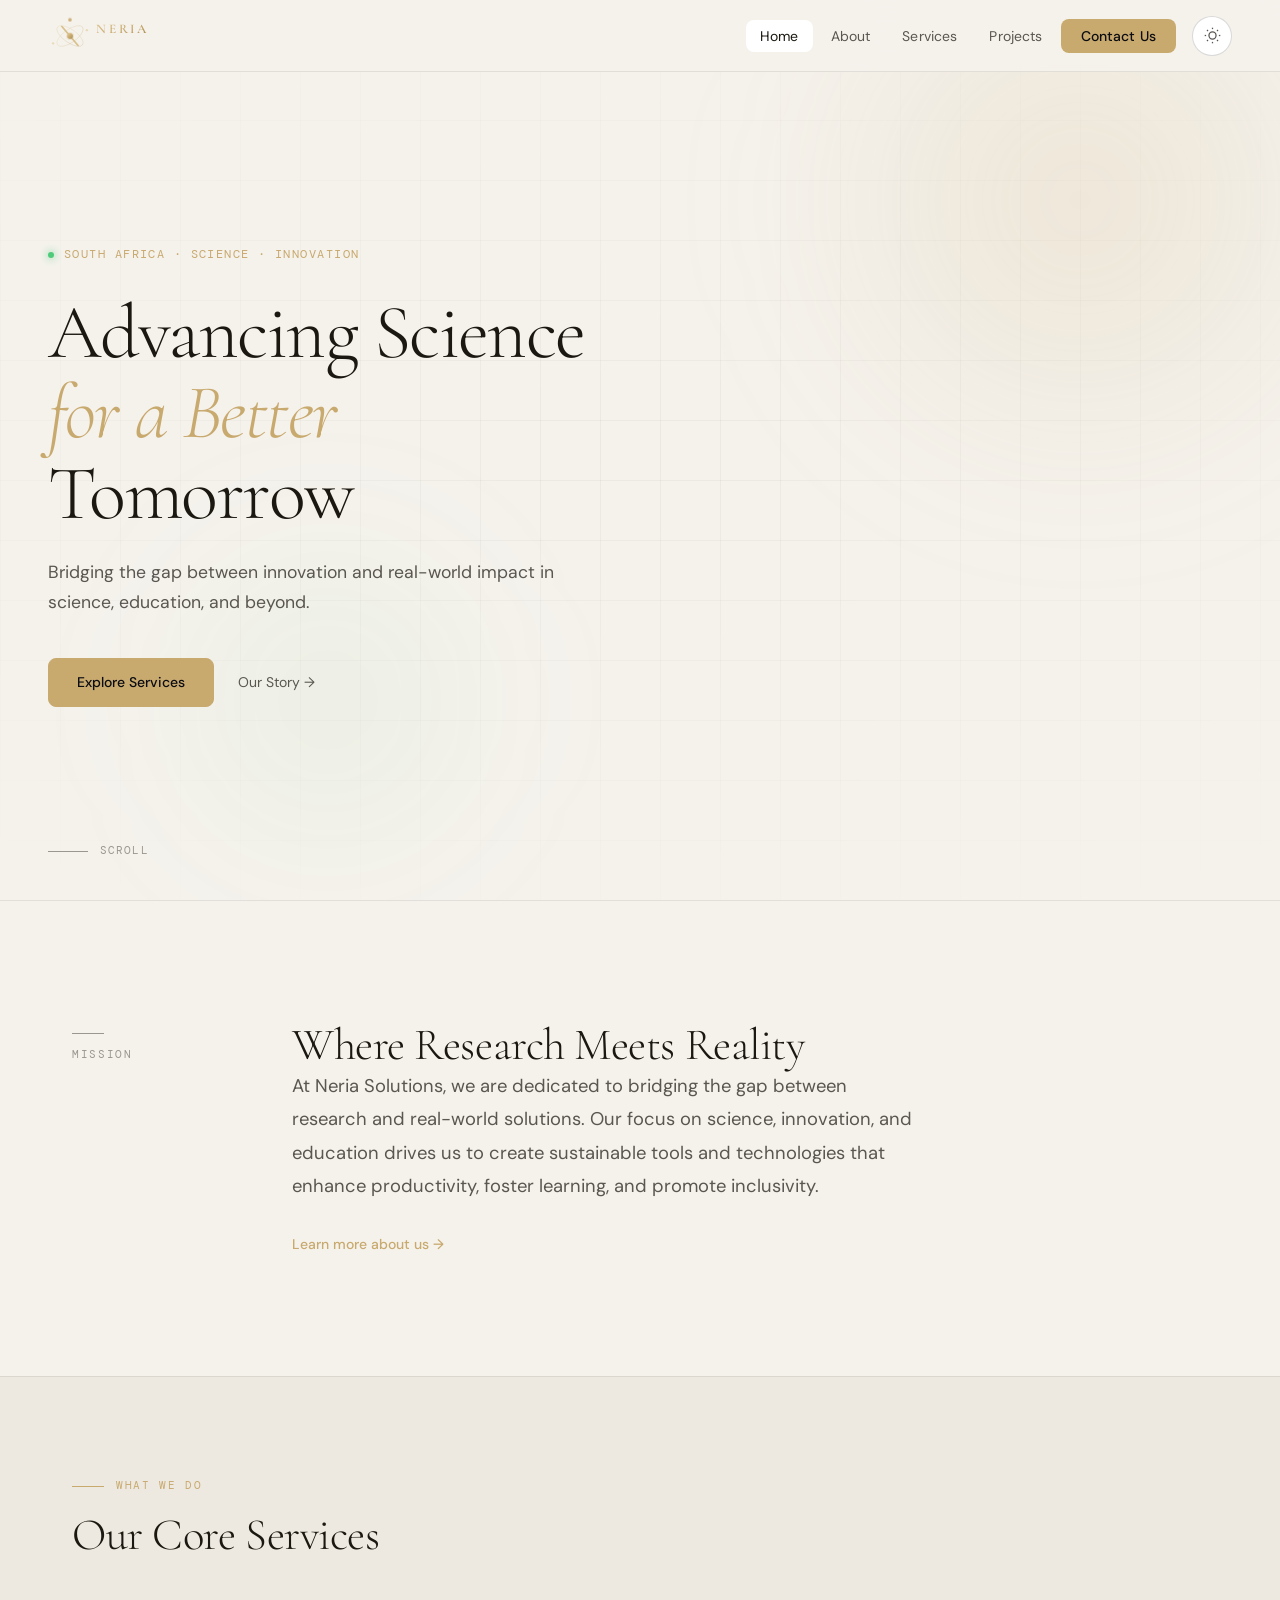
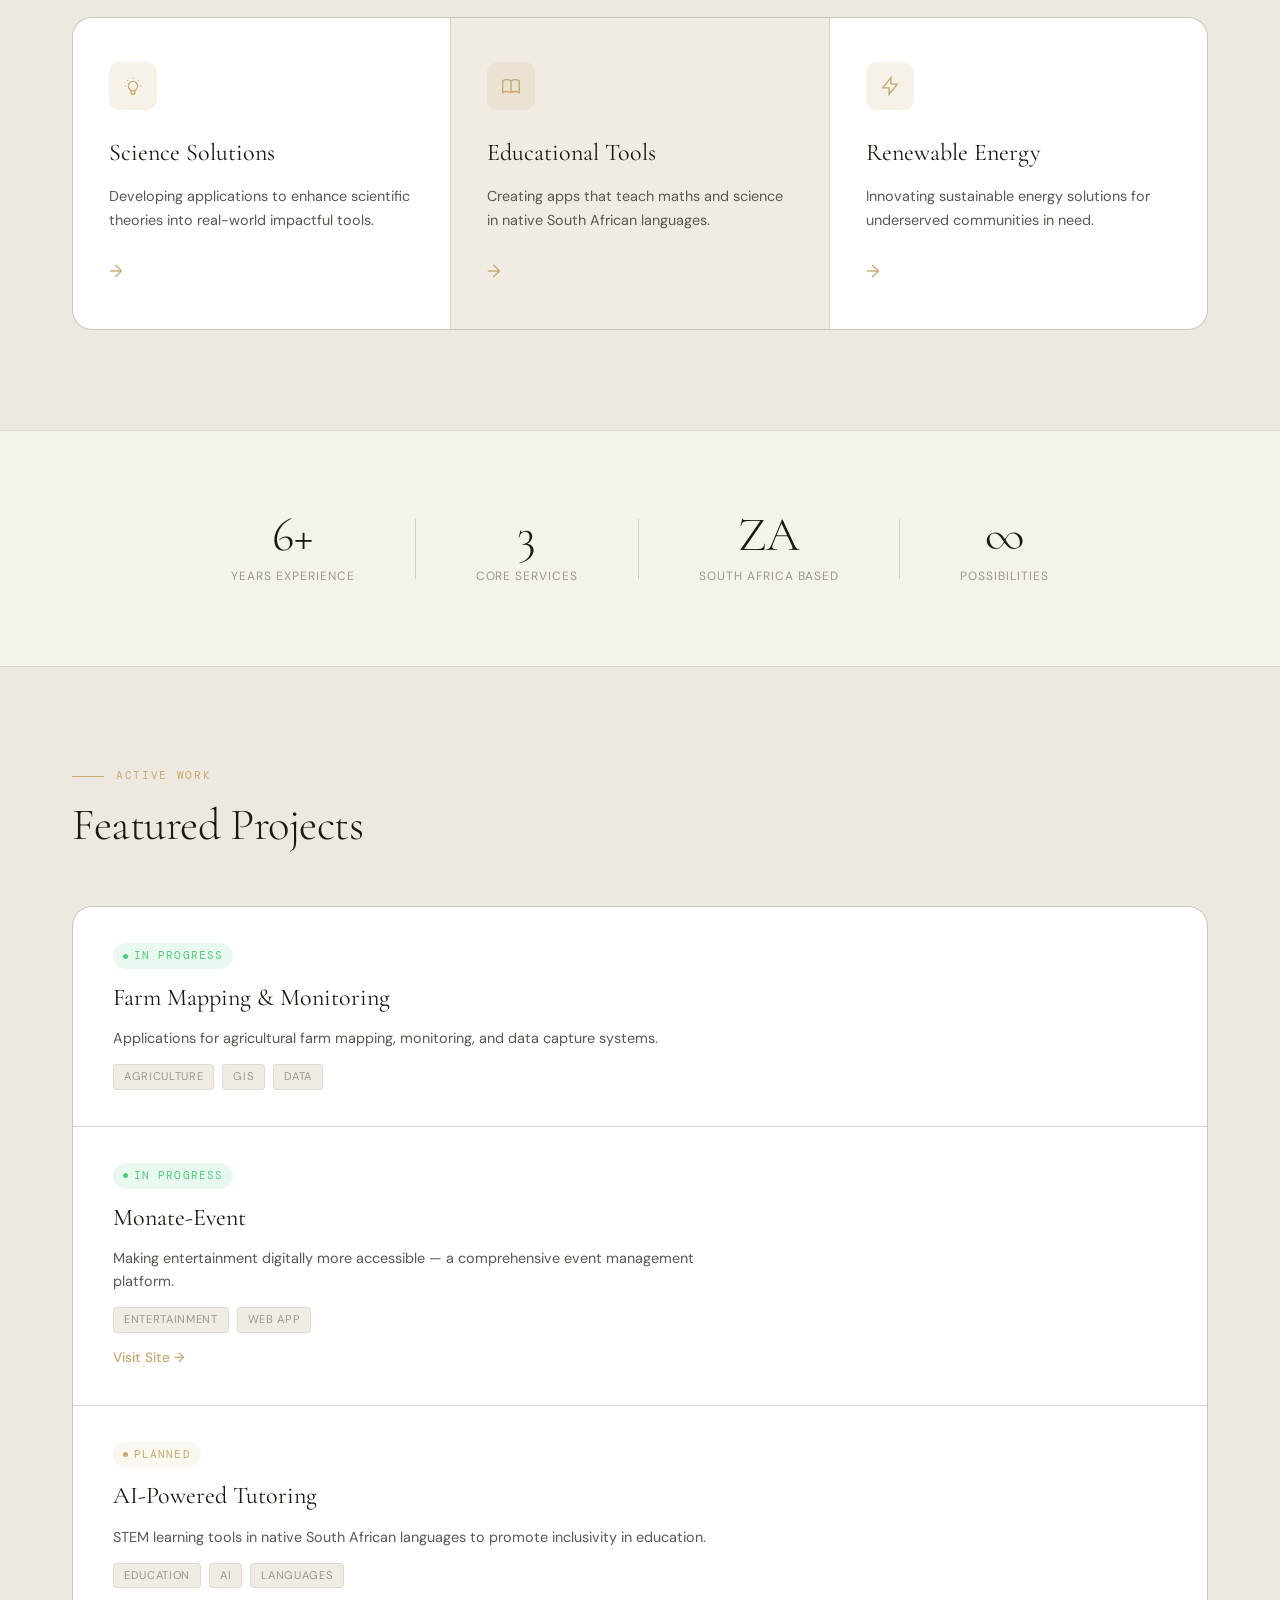
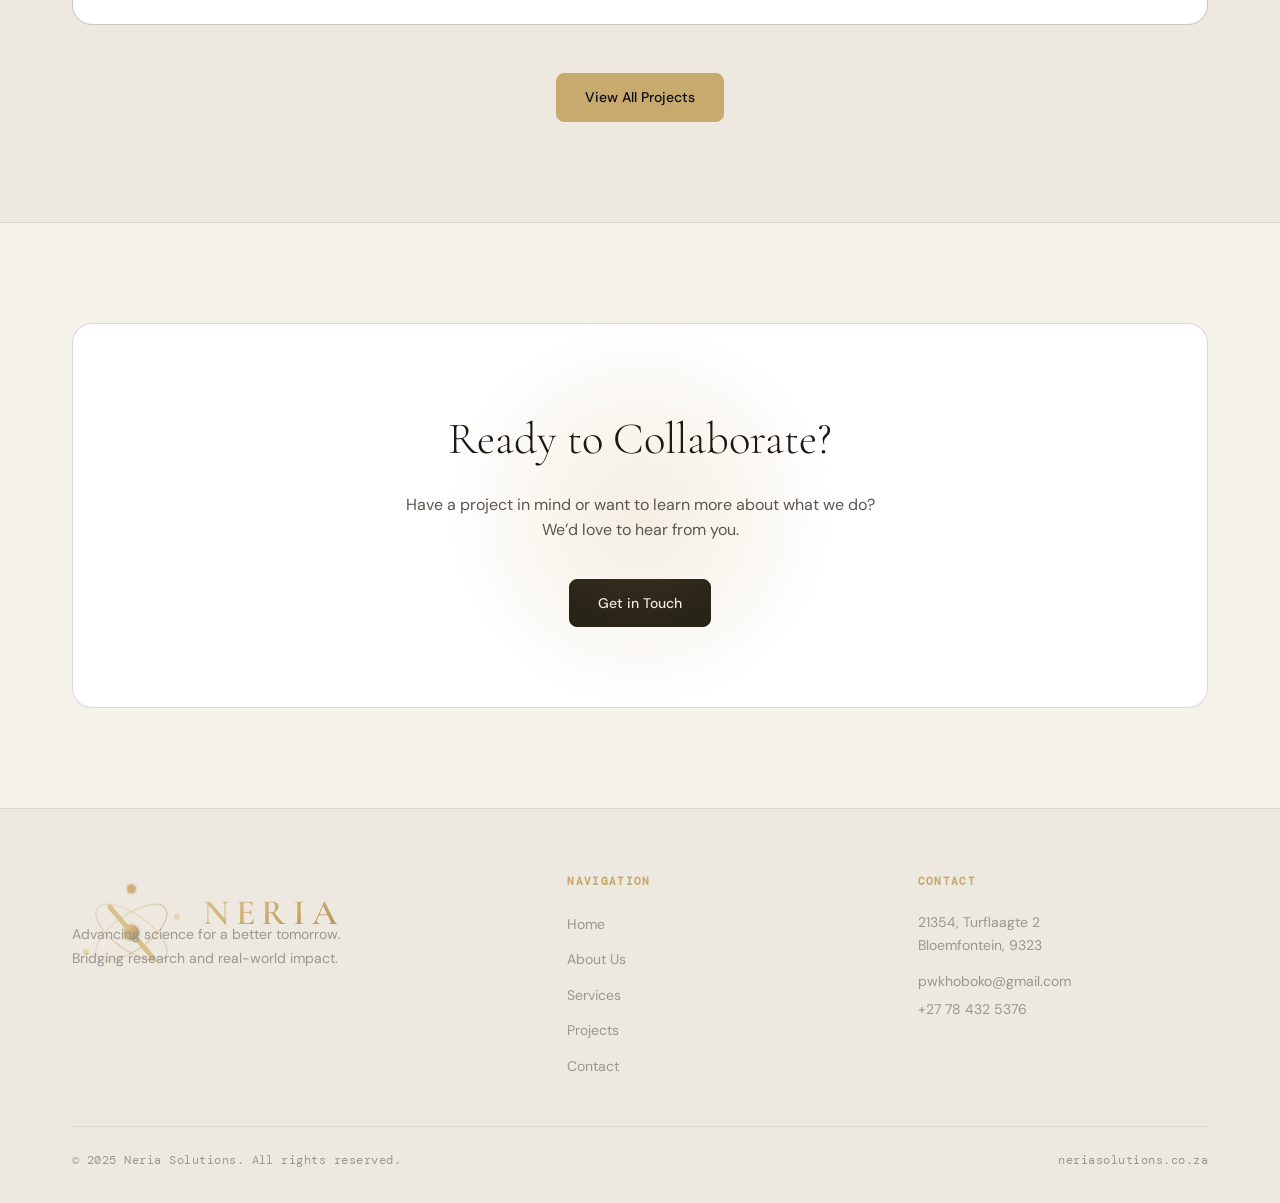
==== commit 49ee2a74: "Update index.html" ====
--- a/index.html
+++ b/index.html
@@ -1,7 +1,7 @@
 <!DOCTYPE html>
 <html lang="en">
 <head>
-  <script>!function(){var t=localStorage.getItem('neria-theme')||( window.matchMedia('(prefers-color-scheme:dark)').matches?'dark':'light');document.documentElement.setAttribute('data-theme',t)}();</script>
+  <script>!function(){var t=localStorage.getItem('neria-theme')||(window.matchMedia('(prefers-color-scheme:dark)').matches?'dark':'light');document.documentElement.setAttribute('data-theme',t)}();</script>
   <meta charset="UTF-8"/>
   <meta name="viewport" content="width=device-width, initial-scale=1.0"/>
   <title>Neria Solutions — Advancing Science for a Better Tomorrow</title>
@@ -11,36 +11,36 @@
 </head>
 <body>
   <nav class="nav" id="nav">
-    <a href="index.html" class="nav-logo" aria-label="Neria Solutions">
-      <svg xmlns="http://www.w3.org/2000/svg" viewBox="0 0 220 60" fill="none" style="height:44px;width:auto">
-        <defs>
-          <linearGradient id="g1" x1="0%" y1="0%" x2="100%" y2="100%"><stop offset="0%" stop-color="#e0c994"/><stop offset="55%" stop-color="#c8a96e"/><stop offset="100%" stop-color="#a8894e"/></linearGradient>
-          <linearGradient id="g2" x1="0%" y1="100%" x2="100%" y2="0%"><stop offset="0%" stop-color="#c8a96e"/><stop offset="100%" stop-color="#e8d8a8"/></linearGradient>
-          <filter id="glow2"><feGaussianBlur stdDeviation="1.2" result="blur"/><feMerge><feMergeNode in="blur"/><feMergeNode in="SourceGraphic"/></feMerge></filter>
-        </defs>
-        <ellipse cx="30" cy="30" rx="21" ry="9" stroke="url(#g1)" stroke-width="0.75" opacity="0.35" transform="rotate(-35 30 30)"/>
-        <ellipse cx="30" cy="30" rx="21" ry="9" stroke="url(#g1)" stroke-width="0.75" opacity="0.35" transform="rotate(35 30 30)"/>
-        <line x1="19" y1="17" x2="19" y2="43" stroke="url(#g1)" stroke-width="2.4" stroke-linecap="round"/>
-        <line x1="19" y1="17" x2="41" y2="43" stroke="url(#g2)" stroke-width="2.4" stroke-linecap="round"/>
-        <line x1="41" y1="17" x2="41" y2="43" stroke="url(#g1)" stroke-width="2.4" stroke-linecap="round"/>
-        <circle cx="30" cy="30" r="3.8" fill="url(#g1)" filter="url(#glow2)"/>
-        <circle cx="30" cy="8" r="2.2" fill="#c8a96e" opacity="0.85" filter="url(#glow2)"/>
-        <circle cx="53" cy="22" r="1.6" fill="#e0c994" opacity="0.6"/>
-        <circle cx="7" cy="40" r="1.6" fill="#e0c994" opacity="0.6"/>
-        <text x="66" y="26" font-family="'Cormorant Garamond',Georgia,serif" font-size="18" font-weight="600" letter-spacing="3.5" fill="url(#g1)">NERIA</text>
-        <line x1="66" y1="31" x2="210" y2="31" stroke="url(#g1)" stroke-width="0.4" opacity="0.45"/>
-        <text x="67" y="43" font-family="'DM Sans',Helvetica,sans-serif" font-size="8" font-weight="300" letter-spacing="5.8" fill="var(--text-dim)">SOLUTIONS</text>
-      </svg>
+    <a href="index.html" class="nav-logo" aria-label="Neria Solutions" style="display:flex;align-items:center">
+      <div style="height:44px;width:auto"><svg xmlns="http://www.w3.org/2000/svg" viewBox="0 0 220 60" fill="none">
+  <defs>
+    <linearGradient id="lg1" x1="0%" y1="0%" x2="100%" y2="100%"><stop offset="0%" stop-color="#e0c994"/><stop offset="55%" stop-color="#c8a96e"/><stop offset="100%" stop-color="#a8894e"/></linearGradient>
+    <linearGradient id="lg2" x1="0%" y1="100%" x2="100%" y2="0%"><stop offset="0%" stop-color="#c8a96e"/><stop offset="100%" stop-color="#e8d8a8"/></linearGradient>
+    <filter id="gf"><feGaussianBlur stdDeviation="1.2" result="b"/><feMerge><feMergeNode in="b"/><feMergeNode in="SourceGraphic"/></feMerge></filter>
+  </defs>
+  <ellipse cx="30" cy="30" rx="21" ry="9" stroke="url(#lg1)" stroke-width="0.75" opacity="0.35" transform="rotate(-35 30 30)"/>
+  <ellipse cx="30" cy="30" rx="21" ry="9" stroke="url(#lg1)" stroke-width="0.75" opacity="0.35" transform="rotate(35 30 30)"/>
+  <line x1="19" y1="17" x2="19" y2="43" stroke="url(#lg1)" stroke-width="2.4" stroke-linecap="round"/>
+  <line x1="19" y1="17" x2="41" y2="43" stroke="url(#lg2)" stroke-width="2.4" stroke-linecap="round"/>
+  <line x1="41" y1="17" x2="41" y2="43" stroke="url(#lg1)" stroke-width="2.4" stroke-linecap="round"/>
+  <circle cx="30" cy="30" r="3.8" fill="url(#lg1)" filter="url(#gf)"/>
+  <circle cx="30" cy="8" r="2.2" fill="#c8a96e" opacity="0.85" filter="url(#gf)"/>
+  <circle cx="53" cy="22" r="1.6" fill="#e0c994" opacity="0.6"/>
+  <circle cx="7" cy="40" r="1.6" fill="#e0c994" opacity="0.6"/>
+  <text x="66" y="26" font-family="'Cormorant Garamond',Georgia,serif" font-size="18" font-weight="600" letter-spacing="3.5" fill="url(#lg1)">NERIA</text>
+  <line x1="66" y1="31" x2="210" y2="31" stroke="url(#lg1)" stroke-width="0.4" opacity="0.45"/>
+  <text x="67" y="43" font-family="'DM Sans',Helvetica,sans-serif" font-size="8" font-weight="300" letter-spacing="5.8" fill="var(--txd)">SOLUTIONS</text>
+</svg></div>
     </a>
     <div class="nav-right">
       <ul class="nav-links" id="navLinks">
         <li><a href="index.html" class="active">Home</a></li>
-        <li><a href="about.html" >About</a></li>
-        <li><a href="services.html" >Services</a></li>
-        <li><a href="projects.html" >Projects</a></li>
+        <li><a href="about.html">About</a></li>
+        <li><a href="services.html">Services</a></li>
+        <li><a href="projects.html">Projects</a></li>
         <li><a href="contact.html" class="nav-cta">Contact Us</a></li>
       </ul>
-      <button class="theme-toggle" aria-label="Toggle theme">
+      <button class="theme-toggle" aria-label="Toggle dark/light mode">
         <svg class="icon-moon" viewBox="0 0 24 24" fill="none" stroke="currentColor" stroke-width="1.8"><path d="M21 12.79A9 9 0 1111.21 3 7 7 0 0021 12.79z"/></svg>
         <svg class="icon-sun" viewBox="0 0 24 24" fill="none" stroke="currentColor" stroke-width="1.8"><circle cx="12" cy="12" r="5"/><line x1="12" y1="1" x2="12" y2="3"/><line x1="12" y1="21" x2="12" y2="23"/><line x1="4.22" y1="4.22" x2="5.64" y2="5.64"/><line x1="18.36" y1="18.36" x2="19.78" y2="19.78"/><line x1="1" y1="12" x2="3" y2="12"/><line x1="21" y1="12" x2="23" y2="12"/><line x1="4.22" y1="19.78" x2="5.64" y2="18.36"/><line x1="18.36" y1="5.64" x2="19.78" y2="4.22"/></svg>
       </button>
@@ -55,12 +55,12 @@
       <div class="hero-grid"></div>
     </div>
     <div class="hero-content">
-      <div class="hero-eyebrow"><span class="dot"></span>South Africa · Science · Innovation</div>
+      <div class="hero-eyebrow"><span class="dot"></span>South Africa &middot; Science &middot; Innovation</div>
       <h1 class="hero-title">Advancing Science<br><em>for a Better</em><br>Tomorrow</h1>
       <p class="hero-sub">Bridging the gap between innovation and real-world impact in science, education, and beyond.</p>
       <div class="hero-actions">
         <a href="services.html" class="btn-primary">Explore Services</a>
-        <a href="about.html" class="btn-ghost">Our Story →</a>
+        <a href="about.html" class="btn-ghost">Our Story &rarr;</a>
       </div>
     </div>
     <div class="hero-scroll"><div class="scroll-line"></div><span>Scroll</span></div>
@@ -73,7 +73,7 @@
         <div class="mission-body">
           <h2 class="section-title">Where Research Meets Reality</h2>
           <p class="mission-text">At Neria Solutions, we are dedicated to bridging the gap between research and real-world solutions. Our focus on science, innovation, and education drives us to create sustainable tools and technologies that enhance productivity, foster learning, and promote inclusivity.</p>
-          <a href="about.html" class="text-link">Learn more about us →</a>
+          <a href="about.html" class="text-link">Learn more about us &rarr;</a>
         </div>
       </div>
     </div>
@@ -89,17 +89,17 @@
         <a href="services.html" class="service-card">
           <div class="service-icon"><svg viewBox="0 0 24 24" fill="none" stroke="currentColor" stroke-width="1.5"><path d="M9.663 17h4.673M12 3v1m6.364 1.636l-.707.707M21 12h-1M4 12H3m3.343-5.657l-.707-.707m2.828 9.9a5 5 0 117.072 0l-.548.547A3.374 3.374 0 0014 18.469V19a2 2 0 11-4 0v-.531c0-.895-.356-1.754-.988-2.386l-.548-.547z"/></svg></div>
           <h3>Science Solutions</h3><p>Developing applications to enhance scientific theories into real-world impactful tools.</p>
-          <span class="card-arrow">→</span>
+          <span class="card-arrow">&rarr;</span>
         </a>
         <a href="services.html" class="service-card service-card--accent">
           <div class="service-icon"><svg viewBox="0 0 24 24" fill="none" stroke="currentColor" stroke-width="1.5"><path d="M12 6.253v13m0-13C10.832 5.477 9.246 5 7.5 5S4.168 5.477 3 6.253v13C4.168 18.477 5.754 18 7.5 18s3.332.477 4.5 1.253m0-13C13.168 5.477 14.754 5 16.5 5c1.747 0 3.332.477 4.5 1.253v13C19.832 18.477 18.247 18 16.5 18c-1.746 0-3.332.477-4.5 1.253"/></svg></div>
           <h3>Educational Tools</h3><p>Creating apps that teach maths and science in native South African languages.</p>
-          <span class="card-arrow">→</span>
+          <span class="card-arrow">&rarr;</span>
         </a>
         <a href="services.html" class="service-card">
           <div class="service-icon"><svg viewBox="0 0 24 24" fill="none" stroke="currentColor" stroke-width="1.5"><path d="M13 10V3L4 14h7v7l9-11h-7z"/></svg></div>
           <h3>Renewable Energy</h3><p>Innovating sustainable energy solutions for underserved communities in need.</p>
-          <span class="card-arrow">→</span>
+          <span class="card-arrow">&rarr;</span>
         </a>
       </div>
     </div>
@@ -114,7 +114,7 @@
         <div class="stat-divider"></div>
         <div class="stat"><span class="stat-number">ZA</span><span class="stat-label">South Africa Based</span></div>
         <div class="stat-divider"></div>
-        <div class="stat"><span class="stat-number">∞</span><span class="stat-label">Possibilities</span></div>
+        <div class="stat"><span class="stat-number">&infin;</span><span class="stat-label">Possibilities</span></div>
       </div>
     </div>
   </section>
@@ -128,16 +128,16 @@
       <div class="projects-list">
         <div class="project-item">
           <div class="project-status in-progress">In Progress</div>
-          <h3>Farm Mapping & Monitoring</h3>
+          <h3>Farm Mapping &amp; Monitoring</h3>
           <p>Applications for agricultural farm mapping, monitoring, and data capture systems.</p>
           <div class="project-tags"><span>Agriculture</span><span>GIS</span><span>Data</span></div>
         </div>
         <div class="project-item">
           <div class="project-status in-progress">In Progress</div>
           <h3>Monate-Event</h3>
-          <p>Making entertainment digitally more accessible — a comprehensive event management platform.</p>
+          <p>Making entertainment digitally more accessible &mdash; a comprehensive event management platform.</p>
           <div class="project-tags"><span>Entertainment</span><span>Web App</span></div>
-          <a href="https://monate-event.co.za" target="_blank" class="project-link">Visit Site →</a>
+          <a href="https://monate-event.co.za" target="_blank" class="project-link">Visit Site &rarr;</a>
         </div>
         <div class="project-item">
           <div class="project-status planned">Planned</div>
@@ -155,7 +155,7 @@
       <div class="cta-box">
         <div class="cta-orb"></div>
         <h2>Ready to Collaborate?</h2>
-        <p>Have a project in mind or want to learn more about what we do? We'd love to hear from you.</p>
+        <p>Have a project in mind or want to learn more about what we do? We&rsquo;d love to hear from you.</p>
         <a href="contact.html" class="btn-primary btn-light">Get in Touch</a>
       </div>
     </div>
@@ -165,23 +165,25 @@
     <div class="container">
       <div class="footer-grid">
         <div class="footer-brand">
-          <a href="index.html" aria-label="Neria Solutions">
-            <svg xmlns="http://www.w3.org/2000/svg" viewBox="0 0 220 60" fill="none" class="footer-logo">
-              <defs><linearGradient id="fg1" x1="0%" y1="0%" x2="100%" y2="100%"><stop offset="0%" stop-color="#e0c994"/><stop offset="55%" stop-color="#c8a96e"/><stop offset="100%" stop-color="#a8894e"/></linearGradient><linearGradient id="fg2" x1="0%" y1="100%" x2="100%" y2="0%"><stop offset="0%" stop-color="#c8a96e"/><stop offset="100%" stop-color="#e8d8a8"/></linearGradient></defs>
-              <ellipse cx="30" cy="30" rx="21" ry="9" stroke="url(#fg1)" stroke-width="0.75" opacity="0.35" transform="rotate(-35 30 30)"/>
-              <ellipse cx="30" cy="30" rx="21" ry="9" stroke="url(#fg1)" stroke-width="0.75" opacity="0.35" transform="rotate(35 30 30)"/>
-              <line x1="19" y1="17" x2="19" y2="43" stroke="url(#fg1)" stroke-width="2.4" stroke-linecap="round"/>
-              <line x1="19" y1="17" x2="41" y2="43" stroke="url(#fg2)" stroke-width="2.4" stroke-linecap="round"/>
-              <line x1="41" y1="17" x2="41" y2="43" stroke="url(#fg1)" stroke-width="2.4" stroke-linecap="round"/>
-              <circle cx="30" cy="30" r="3.8" fill="url(#fg1)"/>
-              <circle cx="30" cy="8" r="2.2" fill="#c8a96e" opacity="0.85"/>
-              <circle cx="53" cy="22" r="1.6" fill="#e0c994" opacity="0.6"/>
-              <circle cx="7" cy="40" r="1.6" fill="#e0c994" opacity="0.6"/>
-              <text x="66" y="26" font-family="'Cormorant Garamond',Georgia,serif" font-size="18" font-weight="600" letter-spacing="3.5" fill="url(#fg1)">NERIA</text>
-              <line x1="66" y1="31" x2="210" y2="31" stroke="url(#fg1)" stroke-width="0.4" opacity="0.45"/>
-              <text x="67" y="43" font-family="'DM Sans',Helvetica,sans-serif" font-size="8" font-weight="300" letter-spacing="5.8" fill="var(--text-dim)">SOLUTIONS</text>
-            </svg>
-          </a>
+          <a href="index.html" aria-label="Neria Solutions"><div style="height:36px;width:auto"><svg xmlns="http://www.w3.org/2000/svg" viewBox="0 0 220 60" fill="none">
+  <defs>
+    <linearGradient id="lg1" x1="0%" y1="0%" x2="100%" y2="100%"><stop offset="0%" stop-color="#e0c994"/><stop offset="55%" stop-color="#c8a96e"/><stop offset="100%" stop-color="#a8894e"/></linearGradient>
+    <linearGradient id="lg2" x1="0%" y1="100%" x2="100%" y2="0%"><stop offset="0%" stop-color="#c8a96e"/><stop offset="100%" stop-color="#e8d8a8"/></linearGradient>
+    <filter id="gf"><feGaussianBlur stdDeviation="1.2" result="b"/><feMerge><feMergeNode in="b"/><feMergeNode in="SourceGraphic"/></feMerge></filter>
+  </defs>
+  <ellipse cx="30" cy="30" rx="21" ry="9" stroke="url(#lg1)" stroke-width="0.75" opacity="0.35" transform="rotate(-35 30 30)"/>
+  <ellipse cx="30" cy="30" rx="21" ry="9" stroke="url(#lg1)" stroke-width="0.75" opacity="0.35" transform="rotate(35 30 30)"/>
+  <line x1="19" y1="17" x2="19" y2="43" stroke="url(#lg1)" stroke-width="2.4" stroke-linecap="round"/>
+  <line x1="19" y1="17" x2="41" y2="43" stroke="url(#lg2)" stroke-width="2.4" stroke-linecap="round"/>
+  <line x1="41" y1="17" x2="41" y2="43" stroke="url(#lg1)" stroke-width="2.4" stroke-linecap="round"/>
+  <circle cx="30" cy="30" r="3.8" fill="url(#lg1)" filter="url(#gf)"/>
+  <circle cx="30" cy="8" r="2.2" fill="#c8a96e" opacity="0.85" filter="url(#gf)"/>
+  <circle cx="53" cy="22" r="1.6" fill="#e0c994" opacity="0.6"/>
+  <circle cx="7" cy="40" r="1.6" fill="#e0c994" opacity="0.6"/>
+  <text x="66" y="26" font-family="'Cormorant Garamond',Georgia,serif" font-size="18" font-weight="600" letter-spacing="3.5" fill="url(#lg1)">NERIA</text>
+  <line x1="66" y1="31" x2="210" y2="31" stroke="url(#lg1)" stroke-width="0.4" opacity="0.45"/>
+  <text x="67" y="43" font-family="'DM Sans',Helvetica,sans-serif" font-size="8" font-weight="300" letter-spacing="5.8" fill="var(--txd)">SOLUTIONS</text>
+</svg></div></a>
           <p>Advancing science for a better tomorrow. Bridging research and real-world impact.</p>
         </div>
         <div class="footer-links">
@@ -197,9 +199,16 @@
         <div class="footer-contact">
           <h4>Contact</h4>
           <p>21354, Turflaagte 2<br>Bloemfontein, 9323</p>
-          <a href="/cdn-cgi/l/email-protection#2454534f4c4b464b4f4b644349454d480a474b49"><span class="__cf_email__" data-cfemail="d4a4a3bfbcbbb6bbbfbb94b3b9b5bdb8fab7bbb9">[email&#160;protected]</span></a>
+          <a href="mailto:pwkhoboko&#64;gmail.com">pwkhoboko&#64;gmail.com</a>
           <a href="tel:+27784325376">+27 78 432 5376</a>
         </div>
       </div>
       <div class="footer-bottom">
-        <span>© 2025 Neria Solutions. All rights reserved.
+        <span>&copy; 2025 Neria Solutions. All rights reserved.</span>
+        <span>neriasolutions.co.za</span>
+      </div>
+    </div>
+  </footer>
+  <script src="main.js"></script>
+</body>
+</html>
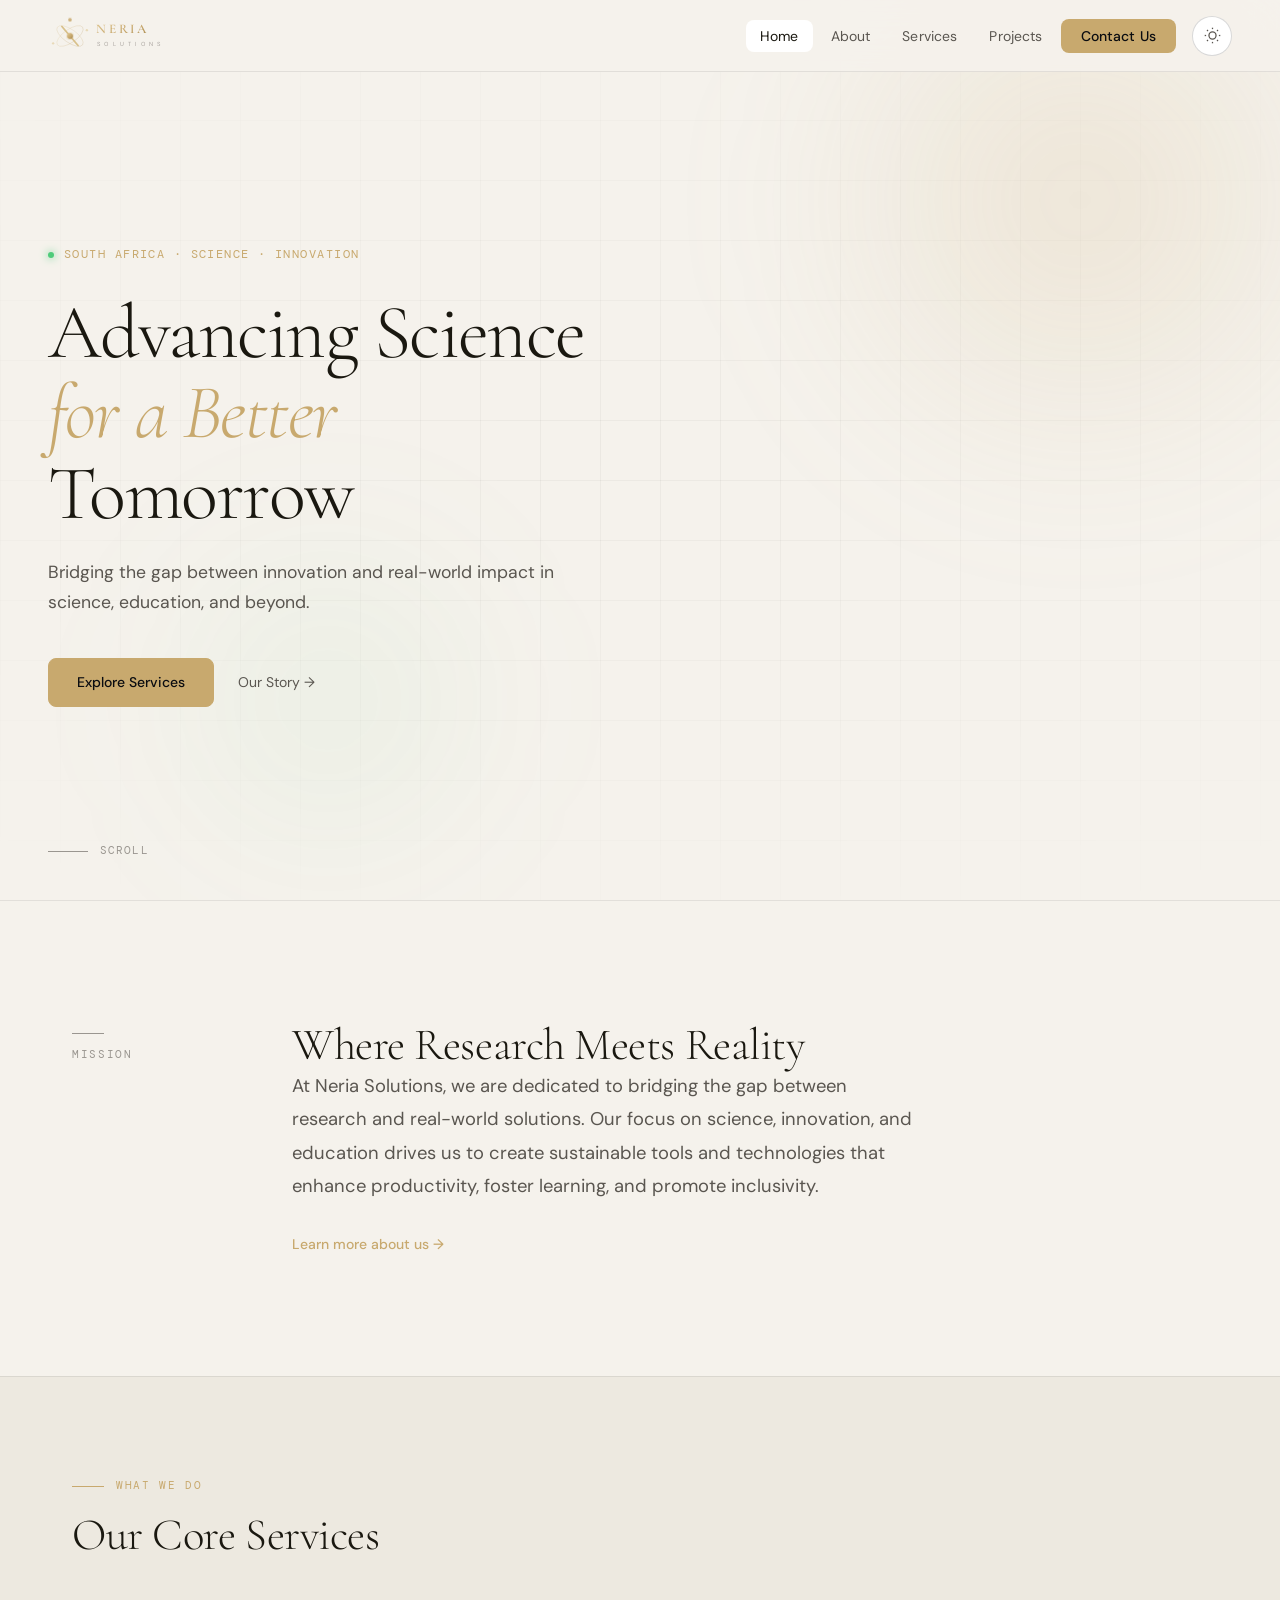
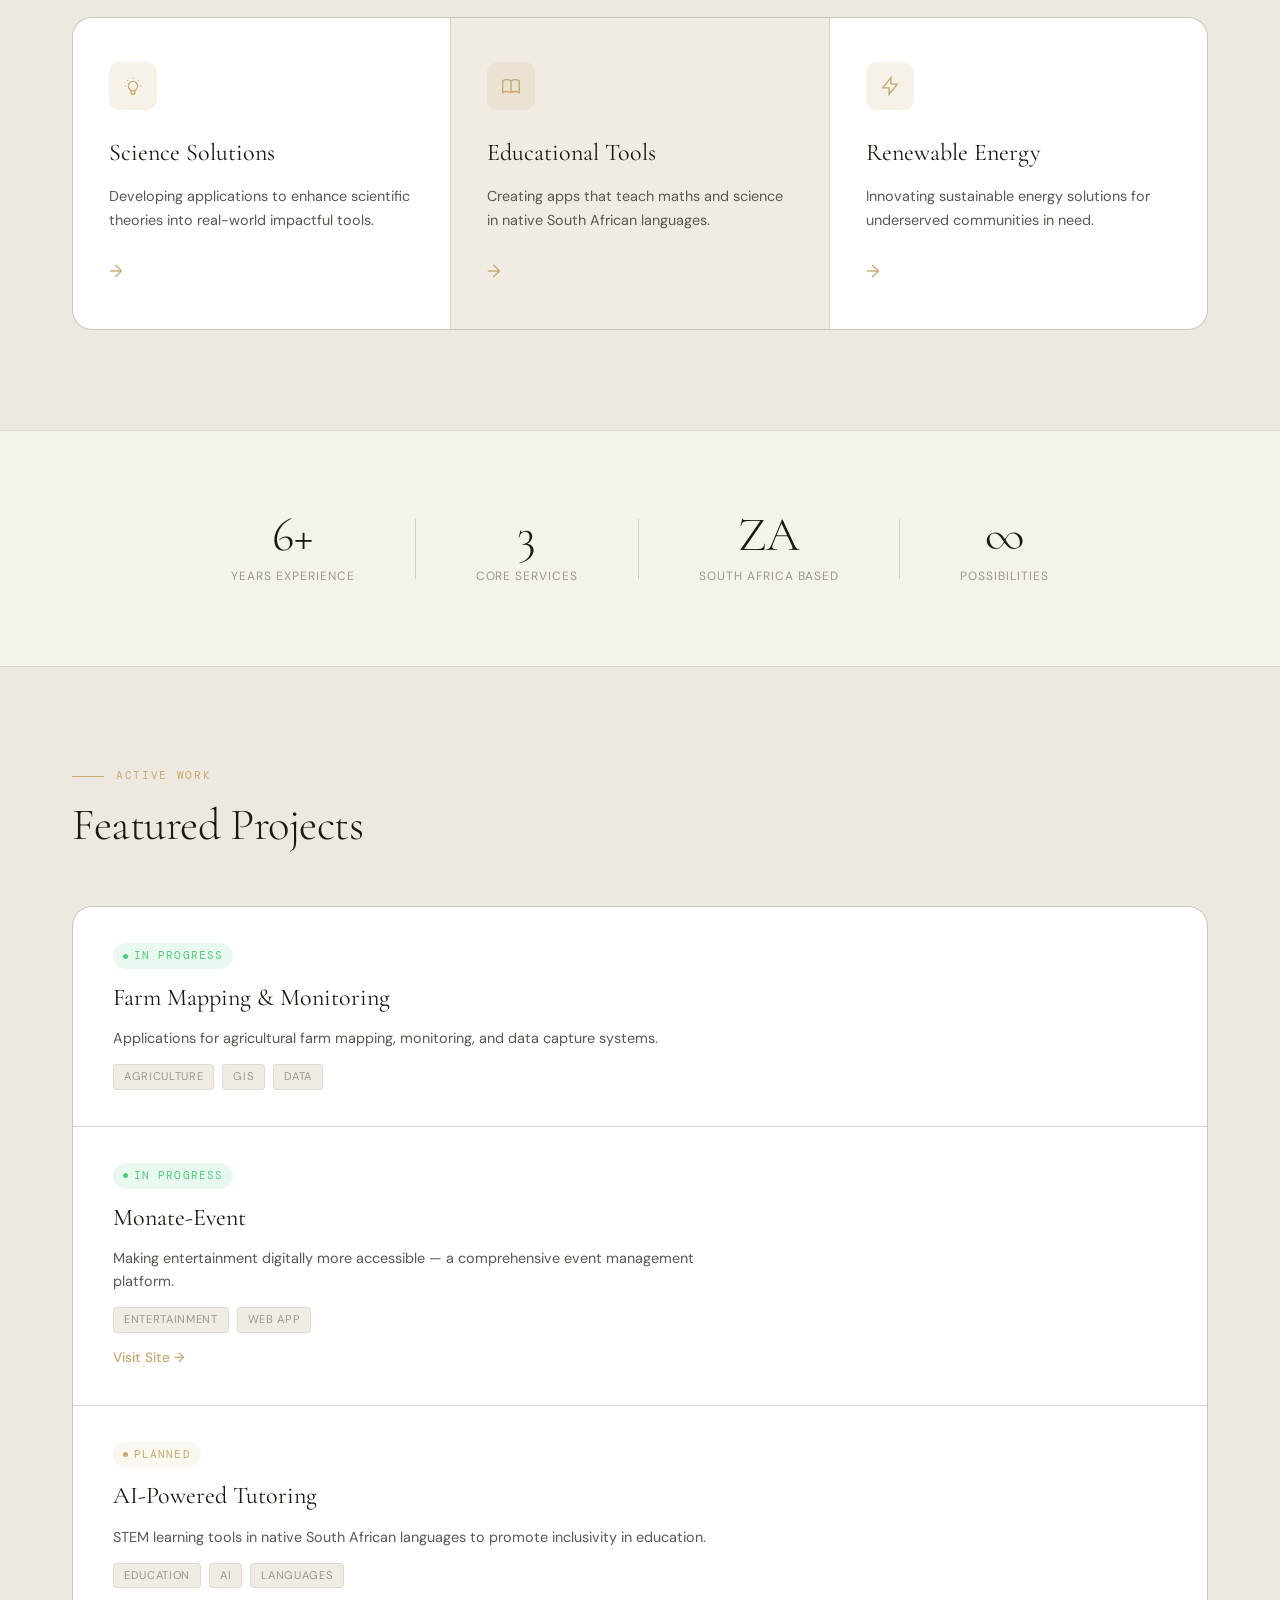
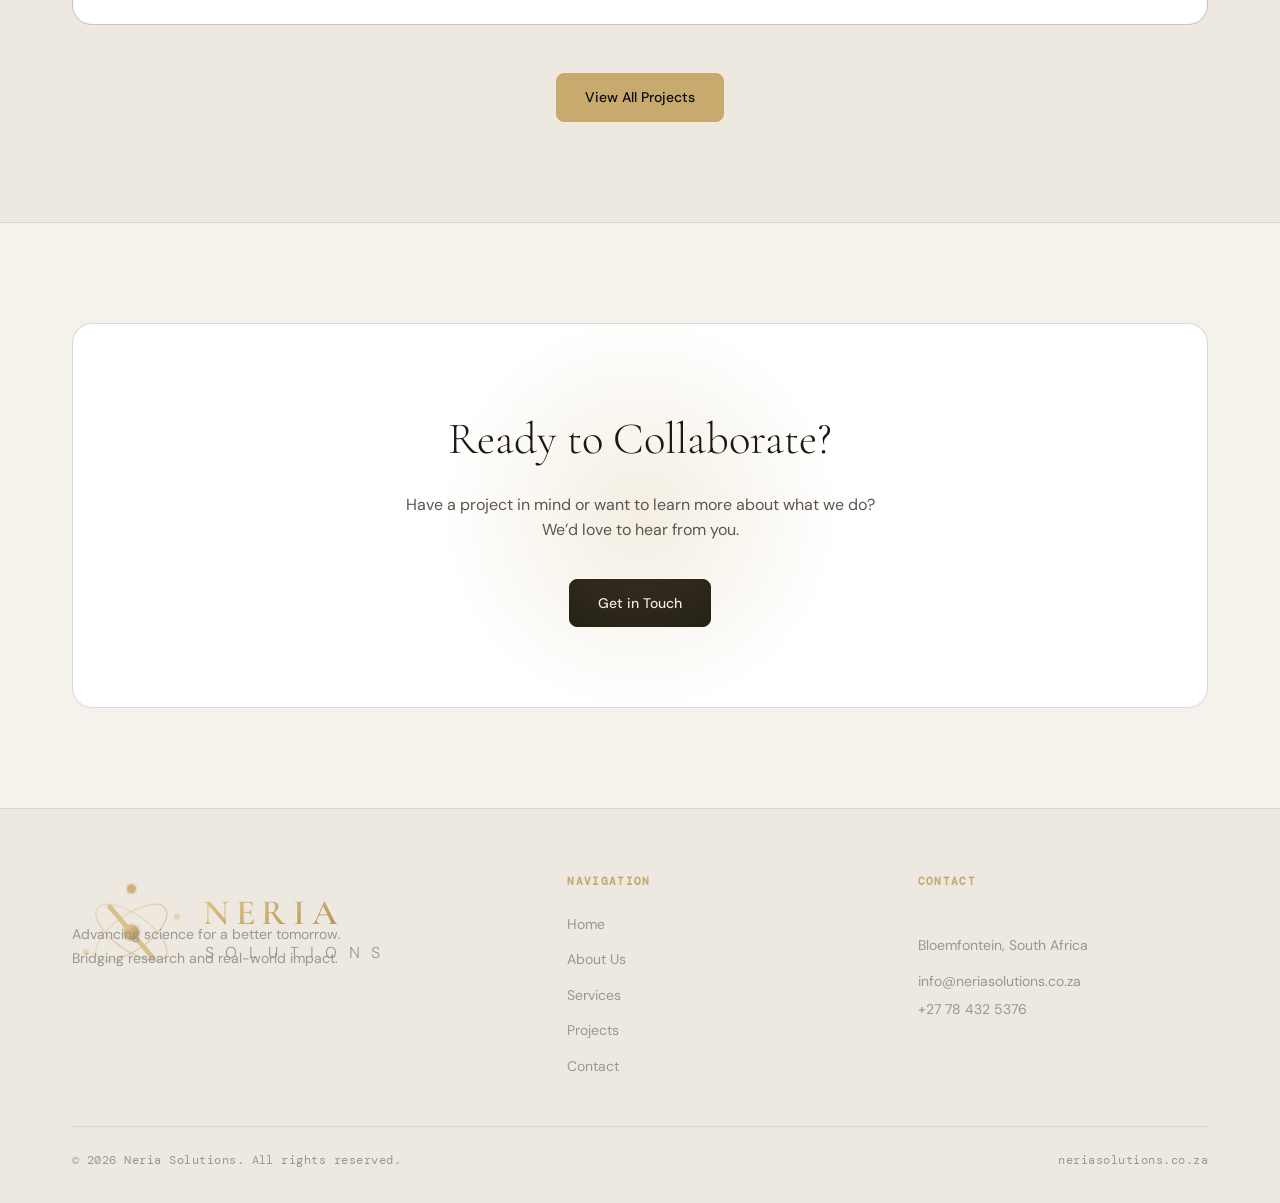
==== commit 1beddc45: "Update contact info, theme and mobile menu fixes" ====
--- a/index.html
+++ b/index.html
@@ -198,17 +198,17 @@
         </div>
         <div class="footer-contact">
           <h4>Contact</h4>
-          <p>21354, Turflaagte 2<br>Bloemfontein, 9323</p>
-          <a href="mailto:pwkhoboko&#64;gmail.com">pwkhoboko&#64;gmail.com</a>
+          <p><br>Bloemfontein, South Africa</p>
+          <a href="mailto:info&#64;neriasolutions.co.za">info&#64;neriasolutions.co.za</a>
           <a href="tel:+27784325376">+27 78 432 5376</a>
         </div>
       </div>
       <div class="footer-bottom">
-        <span>&copy; 2025 Neria Solutions. All rights reserved.</span>
+        <span>&copy; 2026 Neria Solutions. All rights reserved.</span>
         <span>neriasolutions.co.za</span>
       </div>
     </div>
   </footer>
-  <script src="main.js"></script>
+  <script src="Main.js"></script>
 </body>
 </html>
--- a/styles.css
+++ b/styles.css
@@ -1,466 +1,295 @@
 /* ============================================
-   NERIA SOLUTIONS — v2 with Dark/Light Mode
-   Aesthetic: Refined Scientific Luxury
-   Fonts: Cormorant Garamond + DM Sans + DM Mono
+   NERIA SOLUTIONS v3 — styles.css
    ============================================ */
-
-*, *::before, *::after { box-sizing: border-box; margin: 0; padding: 0; }
-
-/* ============================
-   THEME VARIABLES
-   ============================ */
+*,*::before,*::after{box-sizing:border-box;margin:0;padding:0}
+
+/* ── THEME TOKENS ── */
 :root {
-  --gold: #c8a96e;
-  --gold-light: #e0c994;
-  --gold-dim: rgba(200, 169, 110, 0.15);
-  --green: #4ecb7a;
-  --green-dim: rgba(78, 203, 122, 0.12);
-  --radius: 12px;
-  --radius-lg: 20px;
-  --nav-h: 72px;
-  --max-w: 1200px;
-  --transition: 0.3s cubic-bezier(0.4, 0, 0.2, 1);
-  --font-display: 'Cormorant Garamond', Georgia, serif;
-  --font-body: 'DM Sans', sans-serif;
-  --font-mono: 'DM Mono', monospace;
-}
-
-[data-theme="dark"] {
-  --bg: #0a0c10;
-  --bg-deep: #111318;
-  --surface: #161a22;
-  --surface-2: #1e2330;
-  --border: rgba(255,255,255,0.07);
-  --border-light: rgba(255,255,255,0.12);
-  --text: #e8e4dc;
-  --text-muted: #8a8a9a;
-  --text-dim: #555568;
-  --white: #ffffff;
-  --nav-bg: rgba(10,12,16,0.88);
-  --nav-bg-scrolled: rgba(10,12,16,0.97);
-  --orb-1: rgba(200,169,110,0.12);
-  --orb-2: rgba(78,203,122,0.06);
-  --grid-line: rgba(255,255,255,0.04);
-  --shadow: 0 20px 60px rgba(0,0,0,0.5);
-  --logo-text-fill: #e8e4dc;
-  --logo-sub-fill: #8a8a9a;
-}
-
-[data-theme="light"] {
-  --bg: #f5f2ec;
-  --bg-deep: #ede9e0;
-  --surface: #ffffff;
-  --surface-2: #f0ece4;
-  --border: rgba(0,0,0,0.08);
-  --border-light: rgba(0,0,0,0.15);
-  --text: #1a1810;
-  --text-muted: #5a5650;
-  --text-dim: #9a9690;
-  --white: #1a1810;
-  --nav-bg: rgba(245,242,236,0.88);
-  --nav-bg-scrolled: rgba(245,242,236,0.97);
-  --orb-1: rgba(200,169,110,0.2);
-  --orb-2: rgba(78,203,122,0.08);
-  --grid-line: rgba(0,0,0,0.04);
-  --shadow: 0 20px 60px rgba(0,0,0,0.1);
-  --logo-text-fill: #1a1810;
-  --logo-sub-fill: #9a9690;
-}
-
-html { scroll-behavior: smooth; }
-body {
-  background: var(--bg);
-  color: var(--text);
-  font-family: var(--font-body);
-  font-size: 16px;
-  line-height: 1.6;
-  overflow-x: hidden;
-  transition: background 0.4s ease, color 0.4s ease;
-}
-a { text-decoration: none; color: inherit; }
-img { max-width: 100%; display: block; }
-::-webkit-scrollbar { width: 4px; }
-::-webkit-scrollbar-track { background: var(--bg); }
-::-webkit-scrollbar-thumb { background: var(--gold-dim); border-radius: 2px; }
-.container { max-width: var(--max-w); margin: 0 auto; padding: 0 32px; }
-
-/* ============================
-   THEME TOGGLE
-   ============================ */
-.theme-toggle {
-  width: 40px; height: 40px;
-  border-radius: 50%;
-  border: 1px solid var(--border-light);
-  background: var(--surface);
-  cursor: pointer;
-  display: flex; align-items: center; justify-content: center;
-  transition: var(--transition);
-  flex-shrink: 0;
-  color: var(--text-muted);
-}
-.theme-toggle:hover { border-color: var(--gold); color: var(--gold); transform: rotate(20deg) scale(1.05); }
-.theme-toggle svg { width: 17px; height: 17px; }
-.icon-sun { display: none; }
-.icon-moon { display: block; }
-html[data-theme="light"] .icon-sun { display: block; }
-html[data-theme="light"] .icon-moon { display: none; }
-
-/* ============================
-   NAVIGATION
-   ============================ */
-.nav {
-  position: fixed; top: 0; left: 0; right: 0; z-index: 100;
-  height: var(--nav-h);
-  display: flex; align-items: center; justify-content: space-between;
-  padding: 0 48px;
-  background: var(--nav-bg);
-  backdrop-filter: blur(24px);
-  border-bottom: 1px solid var(--border);
-  transition: background var(--transition), border-color var(--transition);
-}
-.nav.scrolled { background: var(--nav-bg-scrolled); }
-
-.nav-logo {
-  display: flex; align-items: center;
-  transition: opacity var(--transition);
-}
-.nav-logo:hover { opacity: 0.82; }
-.nav-logo svg { height: 44px; width: auto; }
-/* Make SVG text adapt to theme */
-.nav-logo svg .logo-wordmark { fill: var(--logo-text-fill); }
-.nav-logo svg .logo-sub { fill: var(--logo-sub-fill); }
-
-.nav-right { display: flex; align-items: center; gap: 8px; }
-.nav-links {
-  display: flex; align-items: center; gap: 4px;
-  list-style: none; margin-right: 8px;
-}
-.nav-links a {
-  font-size: 0.875rem; font-weight: 400; color: var(--text-muted);
-  padding: 7px 14px; border-radius: 8px; transition: var(--transition); letter-spacing: 0.01em;
-}
-.nav-links a:hover, .nav-links a.active { color: var(--text); }
-.nav-links a.active { background: var(--surface); }
-.nav-cta {
-  background: var(--gold) !important; color: #0a0c10 !important;
-  font-weight: 500 !important; padding: 8px 20px !important; border-radius: 8px !important;
-}
-.nav-cta:hover { background: var(--gold-light) !important; transform: translateY(-1px); }
-
-.nav-toggle {
-  display: none; flex-direction: column; gap: 5px;
-  background: none; border: none; cursor: pointer; padding: 4px;
-}
-.nav-toggle span {
-  display: block; width: 22px; height: 1.5px;
-  background: var(--text); border-radius: 2px; transition: var(--transition);
-}
-
-/* ============================
-   HERO
-   ============================ */
-.hero {
-  min-height: 100vh; display: flex; align-items: center;
-  position: relative; overflow: hidden;
-  padding: calc(var(--nav-h) + 60px) 48px 80px;
-}
-.hero-bg { position: absolute; inset: 0; pointer-events: none; }
-.hero-orb {
-  position: absolute; border-radius: 50%; filter: blur(80px);
-  animation: orbFloat 8s ease-in-out infinite alternate;
-}
-.orb-1 {
-  width: 600px; height: 600px;
-  background: radial-gradient(circle, var(--orb-1) 0%, transparent 70%);
-  top: -100px; right: -100px;
-}
-.orb-2 {
-  width: 400px; height: 400px;
-  background: radial-gradient(circle, var(--orb-2) 0%, transparent 70%);
-  bottom: 0; left: 10%; animation-delay: -4s;
-}
-@keyframes orbFloat { from{transform:translate(0,0) scale(1)} to{transform:translate(20px,-30px) scale(1.05)} }
-.hero-grid {
-  position: absolute; inset: 0;
-  background-image: linear-gradient(var(--grid-line) 1px, transparent 1px), linear-gradient(90deg, var(--grid-line) 1px, transparent 1px);
-  background-size: 60px 60px;
-  mask-image: radial-gradient(ellipse 80% 60% at 50% 50%, black 0%, transparent 100%);
-}
-.hero-content { position: relative; max-width: 700px; animation: fadeUp 0.9s cubic-bezier(0.4,0,0.2,1) both; }
-@keyframes fadeUp { from{opacity:0;transform:translateY(30px)} to{opacity:1;transform:translateY(0)} }
-.hero-eyebrow {
-  display: flex; align-items: center; gap: 10px;
-  font-family: var(--font-mono); font-size: 0.75rem;
-  letter-spacing: 0.12em; text-transform: uppercase;
-  color: var(--gold); margin-bottom: 28px; animation: fadeUp 0.9s 0.1s both;
-}
-.dot { width:6px; height:6px; background:var(--green); border-radius:50%; box-shadow:0 0 8px var(--green); animation:pulse 2s infinite; }
-@keyframes pulse { 0%,100%{opacity:1;transform:scale(1)} 50%{opacity:0.6;transform:scale(1.3)} }
-.hero-title {
-  font-family: var(--font-display); font-size: clamp(3rem,6vw,5.5rem);
-  font-weight: 300; line-height: 1.05; letter-spacing: -0.02em; color: var(--text);
-  margin-bottom: 24px; animation: fadeUp 0.9s 0.2s both;
-}
-.hero-title em { font-style: italic; color: var(--gold); font-weight: 300; }
-.hero-sub {
-  font-size: 1.1rem; color: var(--text-muted); max-width: 520px;
-  line-height: 1.7; margin-bottom: 40px; animation: fadeUp 0.9s 0.3s both;
-}
-.hero-actions { display:flex; align-items:center; gap:20px; flex-wrap:wrap; animation: fadeUp 0.9s 0.4s both; }
-.hero-scroll {
-  position: absolute; bottom: 40px; left: 48px;
-  display: flex; align-items: center; gap: 12px;
-  font-family: var(--font-mono); font-size: 0.7rem;
-  letter-spacing: 0.1em; text-transform: uppercase; color: var(--text-dim);
-}
-.scroll-line { width:40px; height:1px; background:var(--text-dim); position:relative; overflow:hidden; }
-.scroll-line::after {
-  content:''; position:absolute; top:0; left:-100%;
-  width:100%; height:100%; background:var(--gold); animation:scanLine 2s ease-in-out infinite;
-}
-@keyframes scanLine { 0%{left:-100%} 100%{left:100%} }
-
-/* ============================
-   BUTTONS
-   ============================ */
-.btn-primary {
-  display:inline-flex; align-items:center;
-  background:var(--gold); color:#0a0c10;
-  font-family:var(--font-body); font-size:0.875rem; font-weight:500;
-  padding:12px 28px; border-radius:8px; transition:var(--transition);
-  border:1px solid var(--gold); cursor:pointer;
-}
-.btn-primary:hover { background:var(--gold-light); transform:translateY(-2px); box-shadow:0 8px 30px rgba(200,169,110,0.3); }
-.btn-primary.btn-light { background:var(--text); color:var(--bg); border-color:var(--text); }
-.btn-primary.btn-light:hover { opacity: 0.88; box-shadow:0 8px 30px rgba(0,0,0,0.15); }
-.btn-ghost {
-  display:inline-flex; align-items:center; color:var(--text-muted); font-size:0.875rem;
-  padding:12px 4px; transition:var(--transition); border-bottom:1px solid transparent;
-}
-.btn-ghost:hover { color:var(--text); border-bottom-color:var(--gold); }
-.text-link { display:inline-flex; align-items:center; color:var(--gold); font-size:0.875rem; font-weight:500; transition:var(--transition); gap:6px; }
-.text-link:hover { gap:10px; }
-
-/* ============================
-   LABELS & SECTION HEADINGS
-   ============================ */
-.section-label {
-  display:flex; align-items:center; gap:12px;
-  font-family:var(--font-mono); font-size:0.7rem;
-  letter-spacing:0.15em; text-transform:uppercase; color:var(--gold); margin-bottom:16px;
-}
-.label-line { display:block; width:32px; height:1px; background:var(--gold); }
-.section-title {
-  font-family:var(--font-display); font-size:clamp(2rem,3.5vw,3rem);
-  font-weight:300; letter-spacing:-0.01em; line-height:1.1; color:var(--text);
-}
-.section-header { margin-bottom:56px; }
-.section-footer { margin-top:48px; text-align:center; }
-
-/* ============================
-   MISSION
-   ============================ */
-.mission { padding:120px 0; border-top:1px solid var(--border); }
-.mission-grid { display:grid; grid-template-columns:160px 1fr; gap:60px; align-items:start; }
-.mission-label {
-  display:flex; flex-direction:column; align-items:flex-start; gap:12px;
-  font-family:var(--font-mono); font-size:0.7rem; letter-spacing:0.15em;
-  text-transform:uppercase; color:var(--text-dim); padding-top:12px;
-}
-.mission-label .label-line { background:var(--text-dim); }
-.mission-text { font-size:1.15rem; color:var(--text-muted); line-height:1.8; margin-bottom:28px; max-width:620px; }
-
-/* ============================
-   SERVICES PREVIEW
-   ============================ */
-.services-preview { padding:100px 0; background:var(--bg-deep); border-top:1px solid var(--border); border-bottom:1px solid var(--border); transition:background var(--transition); }
-.services-grid { display:grid; grid-template-columns:repeat(3,1fr); gap:1px; background:var(--border); border:1px solid var(--border); border-radius:var(--radius-lg); overflow:hidden; }
-.service-card { display:flex; flex-direction:column; background:var(--surface); padding:44px 36px; transition:var(--transition); position:relative; overflow:hidden; }
-.service-card::before { content:''; position:absolute; top:0; left:0; right:0; height:2px; background:linear-gradient(90deg,transparent,var(--gold),transparent); opacity:0; transition:var(--transition); }
-.service-card:hover { background:var(--surface-2); }
-.service-card:hover::before { opacity:1; }
-.service-card--accent { background:var(--surface-2); }
-.service-icon { width:48px; height:48px; background:var(--gold-dim); border-radius:10px; display:flex; align-items:center; justify-content:center; margin-bottom:24px; color:var(--gold); }
-.service-icon svg { width:22px; height:22px; }
-.service-card h3 { font-family:var(--font-display); font-size:1.5rem; font-weight:400; color:var(--text); margin-bottom:12px; }
-.service-card p { font-size:0.9rem; color:var(--text-muted); line-height:1.7; flex-grow:1; }
-.card-arrow { display:inline-block; color:var(--gold); margin-top:24px; font-size:1.1rem; transition:var(--transition); }
-.service-card:hover .card-arrow { transform:translateX(6px); }
-
-/* ============================
-   STATS
-   ============================ */
-.stats { padding:80px 0; }
-.stats-grid { display:flex; align-items:center; justify-content:center; }
-.stat { display:flex; flex-direction:column; align-items:center; padding:0 60px; text-align:center; }
-.stat-number { font-family:var(--font-display); font-size:3rem; font-weight:300; color:var(--text); line-height:1; margin-bottom:8px; }
-.stat-label { font-size:0.75rem; letter-spacing:0.08em; text-transform:uppercase; color:var(--text-dim); }
-.stat-divider { width:1px; height:60px; background:var(--border-light); flex-shrink:0; }
-
-/* ============================
-   PROJECTS PREVIEW
-   ============================ */
-.projects-preview { padding:100px 0; background:var(--bg-deep); border-top:1px solid var(--border); border-bottom:1px solid var(--border); transition:background var(--transition); }
-.projects-list { display:grid; gap:1px; background:var(--border); border:1px solid var(--border); border-radius:var(--radius-lg); overflow:hidden; }
-.project-item { background:var(--surface); padding:36px 40px; display:flex; flex-direction:column; gap:10px; transition:var(--transition); }
-.project-item:hover { background:var(--surface-2); padding-left:48px; }
-.project-status { display:inline-flex; align-items:center; gap:6px; font-family:var(--font-mono); font-size:0.68rem; letter-spacing:0.1em; text-transform:uppercase; padding:4px 10px; border-radius:20px; width:fit-content; }
-.project-status::before { content:''; width:5px; height:5px; border-radius:50%; }
-.project-status.in-progress { background:var(--green-dim); color:var(--green); }
-.project-status.in-progress::before { background:var(--green); }
-.project-status.planned { background:rgba(200,169,110,0.1); color:var(--gold); }
-.project-status.planned::before { background:var(--gold); }
-.project-item h3 { font-family:var(--font-display); font-size:1.5rem; font-weight:400; color:var(--text); }
-.project-item p { font-size:0.9rem; color:var(--text-muted); max-width:600px; }
-.project-tags { display:flex; gap:8px; flex-wrap:wrap; margin-top:4px; }
-.project-tags span { font-size:0.7rem; letter-spacing:0.06em; text-transform:uppercase; color:var(--text-dim); background:var(--surface-2); border:1px solid var(--border); padding:3px 10px; border-radius:4px; }
-.project-link { color:var(--gold); font-size:0.85rem; font-weight:500; margin-top:4px; transition:var(--transition); width:fit-content; }
-.project-link:hover { letter-spacing:0.02em; }
-
-/* ============================
-   CTA
-   ============================ */
-.cta-section { padding:100px 0; }
-.cta-box { background:var(--surface); border:1px solid var(--border-light); border-radius:var(--radius-lg); padding:80px 60px; text-align:center; position:relative; overflow:hidden; }
-.cta-orb { position:absolute; width:400px; height:400px; background:radial-gradient(circle,var(--orb-1) 0%,transparent 70%); top:50%; left:50%; transform:translate(-50%,-50%); border-radius:50%; pointer-events:none; }
-.cta-box h2 { font-family:var(--font-display); font-size:clamp(2rem,3.5vw,3rem); font-weight:300; color:var(--text); margin-bottom:16px; position:relative; }
-.cta-box p { color:var(--text-muted); font-size:1rem; max-width:480px; margin:0 auto 36px; position:relative; }
-
-/* ============================
-   FOOTER
-   ============================ */
-.footer { background:var(--bg-deep); border-top:1px solid var(--border); padding:64px 0 32px; transition:background var(--transition); }
-.footer-grid { display:grid; grid-template-columns:1.5fr 1fr 1fr; gap:60px; margin-bottom:48px; }
-.footer-logo { height:36px; width:auto; }
-.footer-brand p { font-size:0.875rem; color:var(--text-dim); line-height:1.7; max-width:280px; margin-top:14px; }
-.footer-links h4, .footer-contact h4 { font-family:var(--font-mono); font-size:0.68rem; letter-spacing:0.12em; text-transform:uppercase; color:var(--gold); margin-bottom:20px; }
-.footer-links ul { list-style:none; display:flex; flex-direction:column; gap:10px; }
-.footer-links a { font-size:0.875rem; color:var(--text-dim); transition:var(--transition); }
-.footer-links a:hover { color:var(--text); }
-.footer-contact { display:flex; flex-direction:column; }
-.footer-contact p { font-size:0.875rem; color:var(--text-dim); line-height:1.7; margin-bottom:12px; }
-.footer-contact a { font-size:0.875rem; color:var(--text-dim); transition:var(--transition); display:block; margin-bottom:6px; }
-.footer-contact a:hover { color:var(--gold); }
-.footer-bottom { display:flex; justify-content:space-between; align-items:center; padding-top:24px; border-top:1px solid var(--border); font-size:0.75rem; color:var(--text-dim); font-family:var(--font-mono); letter-spacing:0.04em; }
-
-/* ============================
-   PAGE HEROES (inner pages)
-   ============================ */
-.page-hero { padding:calc(var(--nav-h) + 80px) 0 80px; border-bottom:1px solid var(--border); position:relative; overflow:hidden; }
-.page-hero::before { content:''; position:absolute; inset:0; background:radial-gradient(ellipse 60% 80% at 60% 50%, var(--orb-1) 0%, transparent 70%); pointer-events:none; }
-.page-hero .container { position:relative; }
-.page-hero-eyebrow { font-family:var(--font-mono); font-size:0.7rem; letter-spacing:0.15em; text-transform:uppercase; color:var(--gold); margin-bottom:20px; display:flex; align-items:center; gap:12px; }
-.page-hero h1 { font-family:var(--font-display); font-size:clamp(2.5rem,5vw,4.5rem); font-weight:300; color:var(--text); line-height:1.05; letter-spacing:-0.02em; margin-bottom:20px; }
-.page-hero h1 em { font-style:italic; color:var(--gold); }
-.page-hero-sub { font-size:1.05rem; color:var(--text-muted); max-width:520px; line-height:1.7; }
-
-/* ============================
-   ABOUT PAGE
-   ============================ */
-.about-section { padding:100px 0; }
-.about-intro-grid { display:grid; grid-template-columns:1fr 1fr; gap:80px; align-items:start; margin-bottom:100px; }
-.about-intro-text h2 { font-family:var(--font-display); font-size:2.5rem; font-weight:300; color:var(--text); margin-bottom:20px; line-height:1.1; }
-.about-intro-text p { color:var(--text-muted); font-size:0.95rem; line-height:1.8; margin-bottom:16px; }
-.about-values { display:flex; flex-direction:column; gap:1px; background:var(--border); border:1px solid var(--border); border-radius:var(--radius); overflow:hidden; }
-.value-item { background:var(--surface); padding:24px 28px; display:flex; gap:16px; align-items:flex-start; }
-.value-num { font-family:var(--font-mono); font-size:0.7rem; color:var(--gold); margin-top:4px; flex-shrink:0; }
-.value-item h4 { font-family:var(--font-display); font-size:1.1rem; font-weight:400; color:var(--text); margin-bottom:4px; }
-.value-item p { font-size:0.85rem; color:var(--text-muted); line-height:1.6; }
-.team-section { padding:80px 0 100px; border-top:1px solid var(--border); }
-.team-grid { display:grid; grid-template-columns:repeat(3,1fr); gap:24px; margin-top:48px; }
-.team-card { background:var(--surface); border:1px solid var(--border); border-radius:var(--radius-lg); padding:36px 28px; transition:var(--transition); }
-.team-card:hover { border-color:var(--border-light); transform:translateY(-4px); box-shadow:var(--shadow); }
-.team-avatar { width:56px; height:56px; background:linear-gradient(135deg,var(--gold-dim),rgba(200,169,110,0.05)); border:1px solid var(--border-light); border-radius:50%; display:flex; align-items:center; justify-content:center; font-family:var(--font-display); font-size:1.3rem; color:var(--gold); margin-bottom:20px; }
-.team-card h3 { font-family:var(--font-display); font-size:1.3rem; font-weight:400; color:var(--text); margin-bottom:4px; }
-.team-role { font-size:0.75rem; letter-spacing:0.08em; text-transform:uppercase; color:var(--gold); font-family:var(--font-mono); margin-bottom:16px; }
-.team-card p { font-size:0.85rem; color:var(--text-muted); line-height:1.7; }
-
-/* ============================
-   SERVICES PAGE
-   ============================ */
-.services-section { padding:80px 0 100px; }
-.services-full-grid { display:grid; gap:24px; margin-top:48px; }
-.service-full-card { background:var(--surface); border:1px solid var(--border); border-radius:var(--radius-lg); padding:48px; display:grid; grid-template-columns:80px 1fr; gap:36px; align-items:start; transition:var(--transition); }
-.service-full-card:hover { border-color:var(--border-light); background:var(--surface-2); }
-.service-full-icon { width:64px; height:64px; background:var(--gold-dim); border-radius:14px; display:flex; align-items:center; justify-content:center; color:var(--gold); flex-shrink:0; }
-.service-full-icon svg { width:28px; height:28px; }
-.service-full-card h3 { font-family:var(--font-display); font-size:1.8rem; font-weight:300; color:var(--text); margin-bottom:12px; }
-.service-full-card p { font-size:0.95rem; color:var(--text-muted); line-height:1.8; margin-bottom:20px; }
-.service-features { display:flex; flex-wrap:wrap; gap:8px; }
-.service-features span { font-size:0.75rem; color:var(--text-muted); background:var(--surface-2); border:1px solid var(--border); padding:4px 12px; border-radius:20px; }
-
-/* ============================
-   PROJECTS PAGE
-   ============================ */
-.projects-section { padding:80px 0 100px; }
-.projects-filter { display:flex; gap:8px; flex-wrap:wrap; margin-bottom:48px; }
-.filter-btn { font-family:var(--font-mono); font-size:0.7rem; letter-spacing:0.08em; text-transform:uppercase; color:var(--text-dim); background:var(--surface); border:1px solid var(--border); padding:8px 16px; border-radius:6px; cursor:pointer; transition:var(--transition); }
-.filter-btn:hover, .filter-btn.active { color:var(--gold); border-color:var(--gold); background:var(--gold-dim); }
-.projects-full-grid { display:grid; grid-template-columns:repeat(2,1fr); gap:24px; }
-.project-full-card { background:var(--surface); border:1px solid var(--border); border-radius:var(--radius-lg); padding:36px; display:flex; flex-direction:column; gap:14px; transition:var(--transition); }
-.project-full-card:hover { border-color:var(--border-light); transform:translateY(-4px); box-shadow:var(--shadow); }
-.project-full-card h3 { font-family:var(--font-display); font-size:1.5rem; font-weight:400; color:var(--text); }
-.project-full-card p { font-size:0.9rem; color:var(--text-muted); line-height:1.7; flex-grow:1; }
-
-/* ============================
-   CONTACT PAGE
-   ============================ */
-.contact-section { padding:80px 0 100px; }
-.contact-grid { display:grid; grid-template-columns:1fr 1.5fr; gap:80px; }
-.contact-info h3 { font-family:var(--font-display); font-size:1.8rem; font-weight:300; color:var(--text); margin-bottom:16px; }
-.contact-info > p { font-size:0.95rem; color:var(--text-muted); line-height:1.7; margin-bottom:40px; }
-.contact-detail { display:flex; flex-direction:column; gap:24px; }
-.contact-item { display:flex; gap:16px; align-items:flex-start; }
-.contact-item-icon { width:40px; height:40px; background:var(--gold-dim); border-radius:8px; display:flex; align-items:center; justify-content:center; color:var(--gold); flex-shrink:0; }
-.contact-item-icon svg { width:18px; height:18px; }
-.contact-item h4 { font-size:0.75rem; letter-spacing:0.08em; text-transform:uppercase; color:var(--text-dim); font-family:var(--font-mono); margin-bottom:4px; }
-.contact-item p, .contact-item a { font-size:0.9rem; color:var(--text-muted); line-height:1.6; transition:var(--transition); }
-.contact-item a:hover { color:var(--gold); }
-.contact-form { background:var(--surface); border:1px solid var(--border); border-radius:var(--radius-lg); padding:48px; }
-.contact-form h3 { font-family:var(--font-display); font-size:1.6rem; font-weight:300; color:var(--text); margin-bottom:32px; }
-.form-group { margin-bottom:20px; }
-.form-row { display:grid; grid-template-columns:1fr 1fr; gap:16px; }
-label { display:block; font-size:0.75rem; letter-spacing:0.08em; text-transform:uppercase; color:var(--text-dim); font-family:var(--font-mono); margin-bottom:8px; }
-input, textarea, select { width:100%; background:var(--bg-deep); border:1px solid var(--border); border-radius:8px; padding:12px 16px; color:var(--text); font-family:var(--font-body); font-size:0.9rem; transition:var(--transition); outline:none; appearance:none; }
-input:focus, textarea:focus, select:focus { border-color:var(--gold); background:var(--surface-2); box-shadow:0 0 0 3px rgba(200,169,110,0.08); }
-input::placeholder, textarea::placeholder { color:var(--text-dim); }
-textarea { resize:vertical; min-height:120px; }
-.form-submit { margin-top:28px; }
-.form-submit .btn-primary { width:100%; justify-content:center; }
-
-/* ============================
-   RESPONSIVE
-   ============================ */
-@media (max-width:1024px) {
-  .services-grid { grid-template-columns:1fr; }
-  .about-intro-grid { grid-template-columns:1fr; gap:48px; }
-  .team-grid { grid-template-columns:repeat(2,1fr); }
-  .footer-grid { grid-template-columns:1fr 1fr; gap:40px; }
-  .footer-brand { grid-column:1/-1; }
-  .projects-full-grid { grid-template-columns:1fr; }
-  .contact-grid { grid-template-columns:1fr; gap:48px; }
-  .stats-grid { flex-wrap:wrap; gap:32px; justify-content:center; }
-  .stat-divider { display:none; }
-}
-@media (max-width:768px) {
-  .hero { padding:calc(var(--nav-h) + 40px) 24px 60px; }
-  .hero-scroll { display:none; }
-  .nav { padding:0 24px; }
-  .nav-toggle { display:flex; }
-  .nav-links { display:none; position:fixed; top:var(--nav-h); left:0; right:0; background:var(--bg-deep); border-bottom:1px solid var(--border); flex-direction:column; padding:20px 24px; gap:4px; }
-  .nav-links.open { display:flex; }
-  .nav-links li { width:100%; }
-  .nav-links a { display:block; padding:12px 16px; }
-  .nav-cta { text-align:center; }
-  .container { padding:0 24px; }
-  .mission-grid { grid-template-columns:1fr; gap:20px; }
-  .mission-label { flex-direction:row; align-items:center; }
-  .team-grid { grid-template-columns:1fr; }
-  .service-full-card { grid-template-columns:1fr; gap:20px; }
-  .footer-grid { grid-template-columns:1fr; gap:32px; }
-  .footer-bottom { flex-direction:column; gap:8px; text-align:center; }
-  .cta-box { padding:48px 24px; }
-  .contact-form { padding:32px 24px; }
-  .form-row { grid-template-columns:1fr; }
-  .hero-actions { flex-direction:column; align-items:flex-start; }
-}
+  --gold:#c8a96e; --gold-light:#e0c994; --gold-dim:rgba(200,169,110,0.15);
+  --green:#4ecb7a; --green-dim:rgba(78,203,122,0.12);
+  --radius:12px; --radius-lg:20px; --nav-h:72px; --max-w:1200px;
+  --ease:0.3s cubic-bezier(0.4,0,0.2,1);
+  --font-d:'Cormorant Garamond',Georgia,serif;
+  --font-b:'DM Sans',sans-serif;
+  --font-m:'DM Mono',monospace;
+}
+html[data-theme="dark"] {
+  --bg:#0a0c10; --bg2:#111318; --surf:#161a22; --surf2:#1e2330;
+  --bdr:rgba(255,255,255,0.07); --bdr2:rgba(255,255,255,0.13);
+  --tx:#e8e4dc; --txm:#8a8a9a; --txd:#555568;
+  --nav-bg:rgba(10,12,16,0.88); --nav-bg2:rgba(10,12,16,0.97);
+  --orb1:rgba(200,169,110,0.12); --orb2:rgba(78,203,122,0.06);
+  --grid:rgba(255,255,255,0.04); --shad:0 20px 60px rgba(0,0,0,0.5);
+}
+html[data-theme="light"] {
+  --bg:#f5f2ec; --bg2:#ede9e0; --surf:#ffffff; --surf2:#f0ece4;
+  --bdr:rgba(0,0,0,0.08); --bdr2:rgba(0,0,0,0.15);
+  --tx:#1a1810; --txm:#5a5650; --txd:#9a9690;
+  --nav-bg:rgba(245,242,236,0.88); --nav-bg2:rgba(245,242,236,0.97);
+  --orb1:rgba(200,169,110,0.2); --orb2:rgba(78,203,122,0.08);
+  --grid:rgba(0,0,0,0.04); --shad:0 20px 60px rgba(0,0,0,0.1);
+}
+
+html{scroll-behavior:smooth}
+body{background:var(--bg);color:var(--tx);font-family:var(--font-b);font-size:16px;line-height:1.6;overflow-x:hidden;transition:background .4s,color .4s}
+a{text-decoration:none;color:inherit}
+img{max-width:100%;display:block}
+::-webkit-scrollbar{width:4px}
+::-webkit-scrollbar-track{background:var(--bg)}
+::-webkit-scrollbar-thumb{background:var(--gold-dim);border-radius:2px}
+.container{max-width:var(--max-w);margin:0 auto;padding:0 32px}
+
+/* ── THEME TOGGLE ── */
+.theme-toggle{
+  width:40px;height:40px;border-radius:50%;
+  border:1px solid var(--bdr2);background:var(--surf);
+  cursor:pointer;display:flex;align-items:center;justify-content:center;
+  transition:var(--ease);flex-shrink:0;color:var(--txm);
+}
+.theme-toggle:hover{border-color:var(--gold);color:var(--gold);transform:rotate(20deg) scale(1.05)}
+.theme-toggle svg{width:17px;height:17px}
+/* Show moon in dark, sun in light */
+.icon-sun{display:none}
+.icon-moon{display:block}
+html[data-theme="light"] .icon-sun{display:block}
+html[data-theme="light"] .icon-moon{display:none}
+
+/* ── NAV ── */
+.nav{
+  position:fixed;top:0;left:0;right:0;z-index:100;
+  height:var(--nav-h);display:flex;align-items:center;justify-content:space-between;
+  padding:0 48px;background:var(--nav-bg);backdrop-filter:blur(24px);
+  border-bottom:1px solid var(--bdr);transition:background var(--ease),border-color var(--ease);
+}
+.nav.scrolled{background:var(--nav-bg2)}
+.nav-logo{display:flex;align-items:center;transition:opacity var(--ease)}
+.nav-logo:hover{opacity:.82}
+.nav-logo svg{height:44px;width:auto}
+.nav-right{display:flex;align-items:center;gap:8px}
+.nav-links{display:flex;align-items:center;gap:4px;list-style:none;margin-right:8px}
+.nav-links a{font-size:.875rem;color:var(--txm);padding:7px 14px;border-radius:8px;transition:var(--ease);letter-spacing:.01em}
+.nav-links a:hover,.nav-links a.active{color:var(--tx)}
+.nav-links a.active{background:var(--surf)}
+.nav-cta{background:var(--gold)!important;color:#0a0c10!important;font-weight:500!important;padding:8px 20px!important;border-radius:8px!important}
+.nav-cta:hover{background:var(--gold-light)!important;transform:translateY(-1px)}
+.nav-toggle{display:none;flex-direction:column;gap:5px;background:none;border:none;cursor:pointer;padding:4px}
+.nav-toggle span{display:block;width:22px;height:1.5px;background:var(--tx);border-radius:2px;transition:var(--ease)}
+
+/* ── HERO ── */
+.hero{min-height:100vh;display:flex;align-items:center;position:relative;overflow:hidden;padding:calc(var(--nav-h) + 60px) 48px 80px}
+.hero-bg{position:absolute;inset:0;pointer-events:none}
+.hero-orb{position:absolute;border-radius:50%;filter:blur(80px);animation:orbF 8s ease-in-out infinite alternate}
+.orb-1{width:600px;height:600px;background:radial-gradient(circle,var(--orb1) 0%,transparent 70%);top:-100px;right:-100px}
+.orb-2{width:400px;height:400px;background:radial-gradient(circle,var(--orb2) 0%,transparent 70%);bottom:0;left:10%;animation-delay:-4s}
+@keyframes orbF{from{transform:translate(0,0) scale(1)}to{transform:translate(20px,-30px) scale(1.05)}}
+.hero-grid{position:absolute;inset:0;background-image:linear-gradient(var(--grid) 1px,transparent 1px),linear-gradient(90deg,var(--grid) 1px,transparent 1px);background-size:60px 60px;mask-image:radial-gradient(ellipse 80% 60% at 50% 50%,black 0%,transparent 100%)}
+.hero-content{position:relative;max-width:700px;animation:fadeUp .9s cubic-bezier(.4,0,.2,1) both}
+@keyframes fadeUp{from{opacity:0;transform:translateY(30px)}to{opacity:1;transform:translateY(0)}}
+.hero-eyebrow{display:flex;align-items:center;gap:10px;font-family:var(--font-m);font-size:.75rem;letter-spacing:.12em;text-transform:uppercase;color:var(--gold);margin-bottom:28px;animation:fadeUp .9s .1s both}
+.dot{width:6px;height:6px;background:var(--green);border-radius:50%;box-shadow:0 0 8px var(--green);animation:pulse 2s infinite}
+@keyframes pulse{0%,100%{opacity:1;transform:scale(1)}50%{opacity:.6;transform:scale(1.3)}}
+.hero-title{font-family:var(--font-d);font-size:clamp(3rem,6vw,5.5rem);font-weight:300;line-height:1.05;letter-spacing:-.02em;color:var(--tx);margin-bottom:24px;animation:fadeUp .9s .2s both}
+.hero-title em{font-style:italic;color:var(--gold);font-weight:300}
+.hero-sub{font-size:1.1rem;color:var(--txm);max-width:520px;line-height:1.7;margin-bottom:40px;animation:fadeUp .9s .3s both}
+.hero-actions{display:flex;align-items:center;gap:20px;flex-wrap:wrap;animation:fadeUp .9s .4s both}
+.hero-scroll{position:absolute;bottom:40px;left:48px;display:flex;align-items:center;gap:12px;font-family:var(--font-m);font-size:.7rem;letter-spacing:.1em;text-transform:uppercase;color:var(--txd)}
+.scroll-line{width:40px;height:1px;background:var(--txd);position:relative;overflow:hidden}
+.scroll-line::after{content:'';position:absolute;top:0;left:-100%;width:100%;height:100%;background:var(--gold);animation:scan 2s ease-in-out infinite}
+@keyframes scan{0%{left:-100%}100%{left:100%}}
+
+/* ── BUTTONS ── */
+.btn-primary{display:inline-flex;align-items:center;background:var(--gold);color:#0a0c10;font-family:var(--font-b);font-size:.875rem;font-weight:500;padding:12px 28px;border-radius:8px;transition:var(--ease);border:1px solid var(--gold);cursor:pointer}
+.btn-primary:hover{background:var(--gold-light);transform:translateY(-2px);box-shadow:0 8px 30px rgba(200,169,110,.3)}
+.btn-primary.btn-light{background:var(--tx);color:var(--bg);border-color:var(--tx)}
+.btn-primary.btn-light:hover{opacity:.88;box-shadow:0 8px 30px rgba(0,0,0,.15)}
+.btn-ghost{display:inline-flex;align-items:center;color:var(--txm);font-size:.875rem;padding:12px 4px;transition:var(--ease);border-bottom:1px solid transparent}
+.btn-ghost:hover{color:var(--tx);border-bottom-color:var(--gold)}
+.text-link{display:inline-flex;align-items:center;color:var(--gold);font-size:.875rem;font-weight:500;transition:var(--ease);gap:6px}
+.text-link:hover{gap:10px}
+
+/* ── LABELS / HEADINGS ── */
+.section-label{display:flex;align-items:center;gap:12px;font-family:var(--font-m);font-size:.7rem;letter-spacing:.15em;text-transform:uppercase;color:var(--gold);margin-bottom:16px}
+.label-line{display:block;width:32px;height:1px;background:var(--gold)}
+.section-title{font-family:var(--font-d);font-size:clamp(2rem,3.5vw,3rem);font-weight:300;letter-spacing:-.01em;line-height:1.1;color:var(--tx)}
+.section-header{margin-bottom:56px}
+.section-footer{margin-top:48px;text-align:center}
+
+/* ── MISSION ── */
+.mission{padding:120px 0;border-top:1px solid var(--bdr)}
+.mission-grid{display:grid;grid-template-columns:160px 1fr;gap:60px;align-items:start}
+.mission-label{display:flex;flex-direction:column;align-items:flex-start;gap:12px;font-family:var(--font-m);font-size:.7rem;letter-spacing:.15em;text-transform:uppercase;color:var(--txd);padding-top:12px}
+.mission-label .label-line{background:var(--txd)}
+.mission-text{font-size:1.15rem;color:var(--txm);line-height:1.8;margin-bottom:28px;max-width:620px}
+
+/* ── SERVICES PREVIEW ── */
+.services-preview{padding:100px 0;background:var(--bg2);border-top:1px solid var(--bdr);border-bottom:1px solid var(--bdr);transition:background var(--ease)}
+.services-grid{display:grid;grid-template-columns:repeat(3,1fr);gap:1px;background:var(--bdr);border:1px solid var(--bdr);border-radius:var(--radius-lg);overflow:hidden}
+.service-card{display:flex;flex-direction:column;background:var(--surf);padding:44px 36px;transition:var(--ease);position:relative;overflow:hidden}
+.service-card::before{content:'';position:absolute;top:0;left:0;right:0;height:2px;background:linear-gradient(90deg,transparent,var(--gold),transparent);opacity:0;transition:var(--ease)}
+.service-card:hover{background:var(--surf2)}
+.service-card:hover::before{opacity:1}
+.service-card--accent{background:var(--surf2)}
+.service-icon{width:48px;height:48px;background:var(--gold-dim);border-radius:10px;display:flex;align-items:center;justify-content:center;margin-bottom:24px;color:var(--gold)}
+.service-icon svg{width:22px;height:22px}
+.service-card h3{font-family:var(--font-d);font-size:1.5rem;font-weight:400;color:var(--tx);margin-bottom:12px}
+.service-card p{font-size:.9rem;color:var(--txm);line-height:1.7;flex-grow:1}
+.card-arrow{display:inline-block;color:var(--gold);margin-top:24px;font-size:1.1rem;transition:var(--ease)}
+.service-card:hover .card-arrow{transform:translateX(6px)}
+
+/* ── STATS ── */
+.stats{padding:80px 0}
+.stats-grid{display:flex;align-items:center;justify-content:center}
+.stat{display:flex;flex-direction:column;align-items:center;padding:0 60px;text-align:center}
+.stat-number{font-family:var(--font-d);font-size:3rem;font-weight:300;color:var(--tx);line-height:1;margin-bottom:8px}
+.stat-label{font-size:.75rem;letter-spacing:.08em;text-transform:uppercase;color:var(--txd)}
+.stat-divider{width:1px;height:60px;background:var(--bdr2);flex-shrink:0}
+
+/* ── PROJECTS PREVIEW ── */
+.projects-preview{padding:100px 0;background:var(--bg2);border-top:1px solid var(--bdr);border-bottom:1px solid var(--bdr);transition:background var(--ease)}
+.projects-list{display:grid;gap:1px;background:var(--bdr);border:1px solid var(--bdr);border-radius:var(--radius-lg);overflow:hidden}
+.project-item{background:var(--surf);padding:36px 40px;display:flex;flex-direction:column;gap:10px;transition:var(--ease)}
+.project-item:hover{background:var(--surf2);padding-left:48px}
+.project-status{display:inline-flex;align-items:center;gap:6px;font-family:var(--font-m);font-size:.68rem;letter-spacing:.1em;text-transform:uppercase;padding:4px 10px;border-radius:20px;width:fit-content}
+.project-status::before{content:'';width:5px;height:5px;border-radius:50%}
+.project-status.in-progress{background:var(--green-dim);color:var(--green)}
+.project-status.in-progress::before{background:var(--green)}
+.project-status.planned{background:rgba(200,169,110,0.1);color:var(--gold)}
+.project-status.planned::before{background:var(--gold)}
+.project-item h3{font-family:var(--font-d);font-size:1.5rem;font-weight:400;color:var(--tx)}
+.project-item p{font-size:.9rem;color:var(--txm);max-width:600px}
+.project-tags{display:flex;gap:8px;flex-wrap:wrap;margin-top:4px}
+.project-tags span{font-size:.7rem;letter-spacing:.06em;text-transform:uppercase;color:var(--txd);background:var(--surf2);border:1px solid var(--bdr);padding:3px 10px;border-radius:4px}
+.project-link{color:var(--gold);font-size:.85rem;font-weight:500;margin-top:4px;transition:var(--ease);width:fit-content}
+.project-link:hover{letter-spacing:.02em}
+
+/* ── CTA ── */
+.cta-section{padding:100px 0}
+.cta-box{background:var(--surf);border:1px solid var(--bdr2);border-radius:var(--radius-lg);padding:80px 60px;text-align:center;position:relative;overflow:hidden}
+.cta-orb{position:absolute;width:400px;height:400px;background:radial-gradient(circle,var(--orb1) 0%,transparent 70%);top:50%;left:50%;transform:translate(-50%,-50%);border-radius:50%;pointer-events:none}
+.cta-box h2{font-family:var(--font-d);font-size:clamp(2rem,3.5vw,3rem);font-weight:300;color:var(--tx);margin-bottom:16px;position:relative}
+.cta-box p{color:var(--txm);font-size:1rem;max-width:480px;margin:0 auto 36px;position:relative}
+
+/* ── FOOTER ── */
+.footer{background:var(--bg2);border-top:1px solid var(--bdr);padding:64px 0 32px;transition:background var(--ease)}
+.footer-grid{display:grid;grid-template-columns:1.5fr 1fr 1fr;gap:60px;margin-bottom:48px}
+.footer-logo{height:36px;width:auto}
+.footer-brand p{font-size:.875rem;color:var(--txd);line-height:1.7;max-width:280px;margin-top:14px}
+.footer-links h4,.footer-contact h4{font-family:var(--font-m);font-size:.68rem;letter-spacing:.12em;text-transform:uppercase;color:var(--gold);margin-bottom:20px}
+.footer-links ul{list-style:none;display:flex;flex-direction:column;gap:10px}
+.footer-links a{font-size:.875rem;color:var(--txd);transition:var(--ease)}
+.footer-links a:hover{color:var(--tx)}
+.footer-contact{display:flex;flex-direction:column}
+.footer-contact p{font-size:.875rem;color:var(--txd);line-height:1.7;margin-bottom:12px}
+.footer-contact a{font-size:.875rem;color:var(--txd);transition:var(--ease);display:block;margin-bottom:6px}
+.footer-contact a:hover{color:var(--gold)}
+.footer-bottom{display:flex;justify-content:space-between;align-items:center;padding-top:24px;border-top:1px solid var(--bdr);font-size:.75rem;color:var(--txd);font-family:var(--font-m);letter-spacing:.04em}
+
+/* ── PAGE HEROES ── */
+.page-hero{padding:calc(var(--nav-h) + 80px) 0 80px;border-bottom:1px solid var(--bdr);position:relative;overflow:hidden}
+.page-hero::before{content:'';position:absolute;inset:0;background:radial-gradient(ellipse 60% 80% at 60% 50%,var(--orb1) 0%,transparent 70%);pointer-events:none}
+.page-hero .container{position:relative}
+.page-hero-eyebrow{font-family:var(--font-m);font-size:.7rem;letter-spacing:.15em;text-transform:uppercase;color:var(--gold);margin-bottom:20px;display:flex;align-items:center;gap:12px}
+.page-hero h1{font-family:var(--font-d);font-size:clamp(2.5rem,5vw,4.5rem);font-weight:300;color:var(--tx);line-height:1.05;letter-spacing:-.02em;margin-bottom:20px}
+.page-hero h1 em{font-style:italic;color:var(--gold)}
+.page-hero-sub{font-size:1.05rem;color:var(--txm);max-width:520px;line-height:1.7}
+
+/* ── ABOUT ── */
+.about-section{padding:100px 0}
+.about-intro-grid{display:grid;grid-template-columns:1fr 1fr;gap:80px;align-items:start;margin-bottom:100px}
+.about-intro-text h2{font-family:var(--font-d);font-size:2.5rem;font-weight:300;color:var(--tx);margin-bottom:20px;line-height:1.1}
+.about-intro-text p{color:var(--txm);font-size:.95rem;line-height:1.8;margin-bottom:16px}
+.about-values{display:flex;flex-direction:column;gap:1px;background:var(--bdr);border:1px solid var(--bdr);border-radius:var(--radius);overflow:hidden}
+.value-item{background:var(--surf);padding:24px 28px;display:flex;gap:16px;align-items:flex-start}
+.value-num{font-family:var(--font-m);font-size:.7rem;color:var(--gold);margin-top:4px;flex-shrink:0}
+.value-item h4{font-family:var(--font-d);font-size:1.1rem;font-weight:400;color:var(--tx);margin-bottom:4px}
+.value-item p{font-size:.85rem;color:var(--txm);line-height:1.6}
+.team-section{padding:80px 0 100px;border-top:1px solid var(--bdr)}
+.team-grid{display:grid;grid-template-columns:repeat(3,1fr);gap:24px;margin-top:48px}
+.team-card{background:var(--surf);border:1px solid var(--bdr);border-radius:var(--radius-lg);padding:36px 28px;transition:var(--ease)}
+.team-card:hover{border-color:var(--bdr2);transform:translateY(-4px);box-shadow:var(--shad)}
+.team-avatar{width:56px;height:56px;background:linear-gradient(135deg,var(--gold-dim),rgba(200,169,110,.05));border:1px solid var(--bdr2);border-radius:50%;display:flex;align-items:center;justify-content:center;font-family:var(--font-d);font-size:1.3rem;color:var(--gold);margin-bottom:20px}
+.team-card h3{font-family:var(--font-d);font-size:1.3rem;font-weight:400;color:var(--tx);margin-bottom:4px}
+.team-role{font-size:.75rem;letter-spacing:.08em;text-transform:uppercase;color:var(--gold);font-family:var(--font-m);margin-bottom:16px}
+.team-card p{font-size:.85rem;color:var(--txm);line-height:1.7}
+
+/* ── SERVICES PAGE ── */
+.services-section{padding:80px 0 100px}
+.services-full-grid{display:grid;gap:24px;margin-top:48px}
+.service-full-card{background:var(--surf);border:1px solid var(--bdr);border-radius:var(--radius-lg);padding:48px;display:grid;grid-template-columns:80px 1fr;gap:36px;align-items:start;transition:var(--ease)}
+.service-full-card:hover{border-color:var(--bdr2);background:var(--surf2)}
+.service-full-icon{width:64px;height:64px;background:var(--gold-dim);border-radius:14px;display:flex;align-items:center;justify-content:center;color:var(--gold);flex-shrink:0}
+.service-full-icon svg{width:28px;height:28px}
+.service-full-card h3{font-family:var(--font-d);font-size:1.8rem;font-weight:300;color:var(--tx);margin-bottom:12px}
+.service-full-card p{font-size:.95rem;color:var(--txm);line-height:1.8;margin-bottom:20px}
+.service-features{display:flex;flex-wrap:wrap;gap:8px}
+.service-features span{font-size:.75rem;color:var(--txm);background:var(--surf2);border:1px solid var(--bdr);padding:4px 12px;border-radius:20px}
+
+/* ── PROJECTS PAGE ── */
+.projects-section{padding:80px 0 100px}
+.projects-filter{display:flex;gap:8px;flex-wrap:wrap;margin-bottom:48px}
+.filter-btn{font-family:var(--font-m);font-size:.7rem;letter-spacing:.08em;text-transform:uppercase;color:var(--txd);background:var(--surf);border:1px solid var(--bdr);padding:8px 16px;border-radius:6px;cursor:pointer;transition:var(--ease)}
+.filter-btn:hover,.filter-btn.active{color:var(--gold);border-color:var(--gold);background:var(--gold-dim)}
+.projects-full-grid{display:grid;grid-template-columns:repeat(2,1fr);gap:24px}
+.project-full-card{background:var(--surf);border:1px solid var(--bdr);border-radius:var(--radius-lg);padding:36px;display:flex;flex-direction:column;gap:14px;transition:var(--ease)}
+.project-full-card:hover{border-color:var(--bdr2);transform:translateY(-4px);box-shadow:var(--shad)}
+.project-full-card h3{font-family:var(--font-d);font-size:1.5rem;font-weight:400;color:var(--tx)}
+.project-full-card p{font-size:.9rem;color:var(--txm);line-height:1.7;flex-grow:1}
+
+/* ── CONTACT PAGE ── */
+.contact-section{padding:80px 0 100px}
+.contact-grid{display:grid;grid-template-columns:1fr 1.5fr;gap:80px}
+.contact-info h3{font-family:var(--font-d);font-size:1.8rem;font-weight:300;color:var(--tx);margin-bottom:16px}
+.contact-info>p{font-size:.95rem;color:var(--txm);line-height:1.7;margin-bottom:40px}
+.contact-detail{display:flex;flex-direction:column;gap:24px}
+.contact-item{display:flex;gap:16px;align-items:flex-start}
+.contact-item-icon{width:40px;height:40px;background:var(--gold-dim);border-radius:8px;display:flex;align-items:center;justify-content:center;color:var(--gold);flex-shrink:0}
+.contact-item-icon svg{width:18px;height:18px}
+.contact-item h4{font-size:.75rem;letter-spacing:.08em;text-transform:uppercase;color:var(--txd);font-family:var(--font-m);margin-bottom:4px}
+.contact-item p,.contact-item a{font-size:.9rem;color:var(--txm);line-height:1.6;transition:var(--ease)}
+.contact-item a:hover{color:var(--gold)}
+.contact-form{background:var(--surf);border:1px solid var(--bdr);border-radius:var(--radius-lg);padding:48px}
+.contact-form h3{font-family:var(--font-d);font-size:1.6rem;font-weight:300;color:var(--tx);margin-bottom:32px}
+.form-group{margin-bottom:20px}
+.form-row{display:grid;grid-template-columns:1fr 1fr;gap:16px}
+label{display:block;font-size:.75rem;letter-spacing:.08em;text-transform:uppercase;color:var(--txd);font-family:var(--font-m);margin-bottom:8px}
+input,textarea,select{width:100%;background:var(--bg2);border:1px solid var(--bdr);border-radius:8px;padding:12px 16px;color:var(--tx);font-family:var(--font-b);font-size:.9rem;transition:var(--ease);outline:none;appearance:none}
+input:focus,textarea:focus,select:focus{border-color:var(--gold);background:var(--surf2);box-shadow:0 0 0 3px rgba(200,169,110,.08)}
+input::placeholder,textarea::placeholder{color:var(--txd)}
+textarea{resize:vertical;min-height:120px}
+.form-submit{margin-top:28px}
+.form-submit .btn-primary{width:100%;justify-content:center}
+.form-success{display:none;margin-top:16px;padding:14px;background:var(--green-dim);border:1px solid rgba(78,203,122,.2);border-radius:8px;color:var(--green);font-size:.875rem;text-align:center}
+
+/* ── RESPONSIVE ── */
+@media(max-width:1024px){
+  .services-grid{grid-template-columns:1fr}
+  .about-intro-grid{grid-template-columns:1fr;gap:48px}
+  .team-grid{grid-template-columns:repeat(2,1fr)}
+  .footer-grid{grid-template-columns:1fr 1fr;gap:40px}
+  .footer-brand{grid-column:1/-1}
+  .projects-full-grid{grid-template-columns:1fr}
+  .contact-grid{grid-template-columns:1fr;gap:48px}
+  .stats-grid{flex-wrap:wrap;gap:32px;justify-content:center}
+  .stat-divider{display:none}
+}
+@media(max-width:768px){
+  .hero{padding:calc(var(--nav-h) + 40px) 24px 60px}
+  .hero-scroll{display:none}
+  .nav{padding:0 24px}
+  .nav-toggle{display:flex}
+  .nav-links{display:none;position:fixed;top:var(--nav-h);left:0;right:0;background:var(--bg2);border-bottom:1px solid var(--bdr);flex-direction:column;padding:20px 24px;gap:4px}
+  .nav-links.open{display:flex}
+  .nav-links li{width:100%}
+  .nav-links a{display:block;padding:12px 16px}
+  .container{padding:0 24px}
+  .mission-grid{grid-template-columns:1fr;gap:20px}
+  .mission-label{flex-direction:row;align-items:center}
+  .team-grid{grid-template-columns:1fr}
+  .service-full-card{grid-template-columns:1fr;gap:20px}
+  .footer-grid{grid-template-columns:1fr;gap:32px}
+  .footer-bottom{flex-direction:column;gap:8px;text-align:center}
+  .cta-box{padding:48px 24px}
+  .contact-form{padding:32px 24px}
+  .form-row{grid-template-columns:1fr}
+  .hero-actions{flex-direction:column;align-items:flex-start}
+}
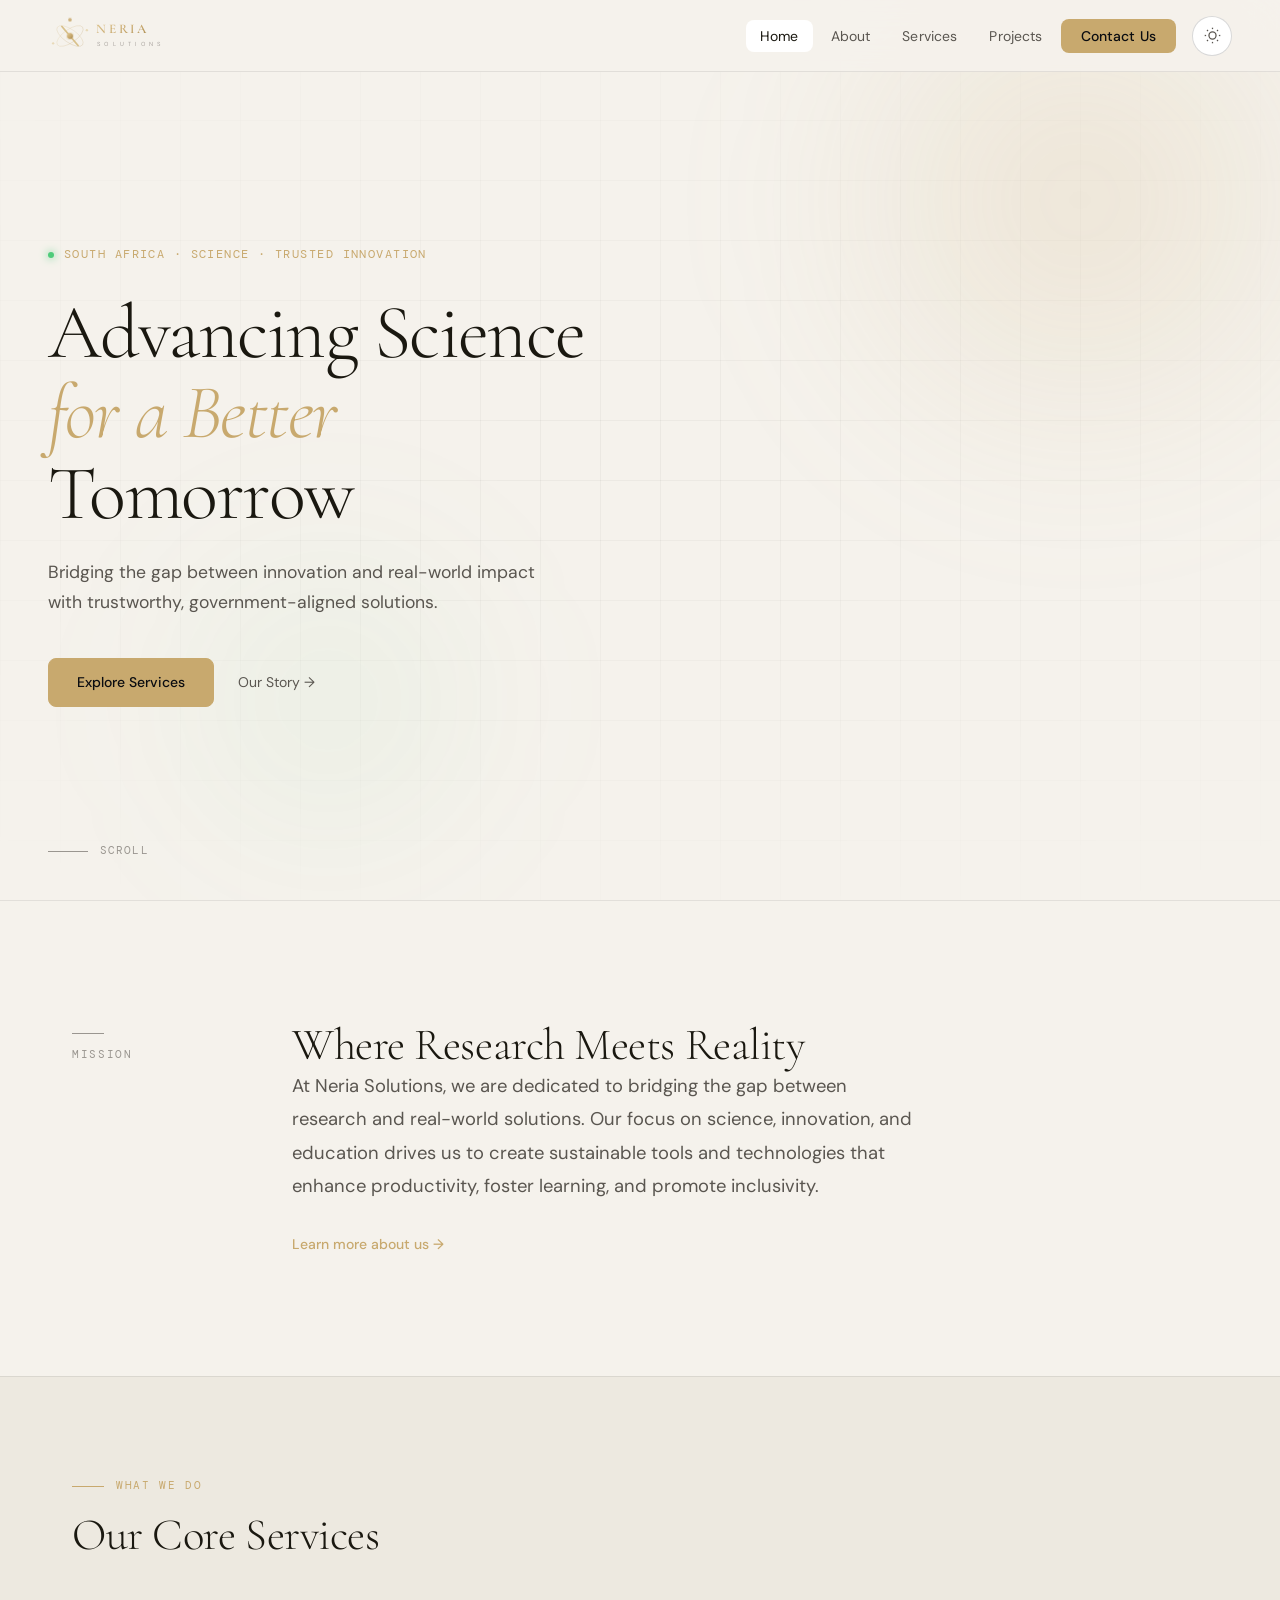
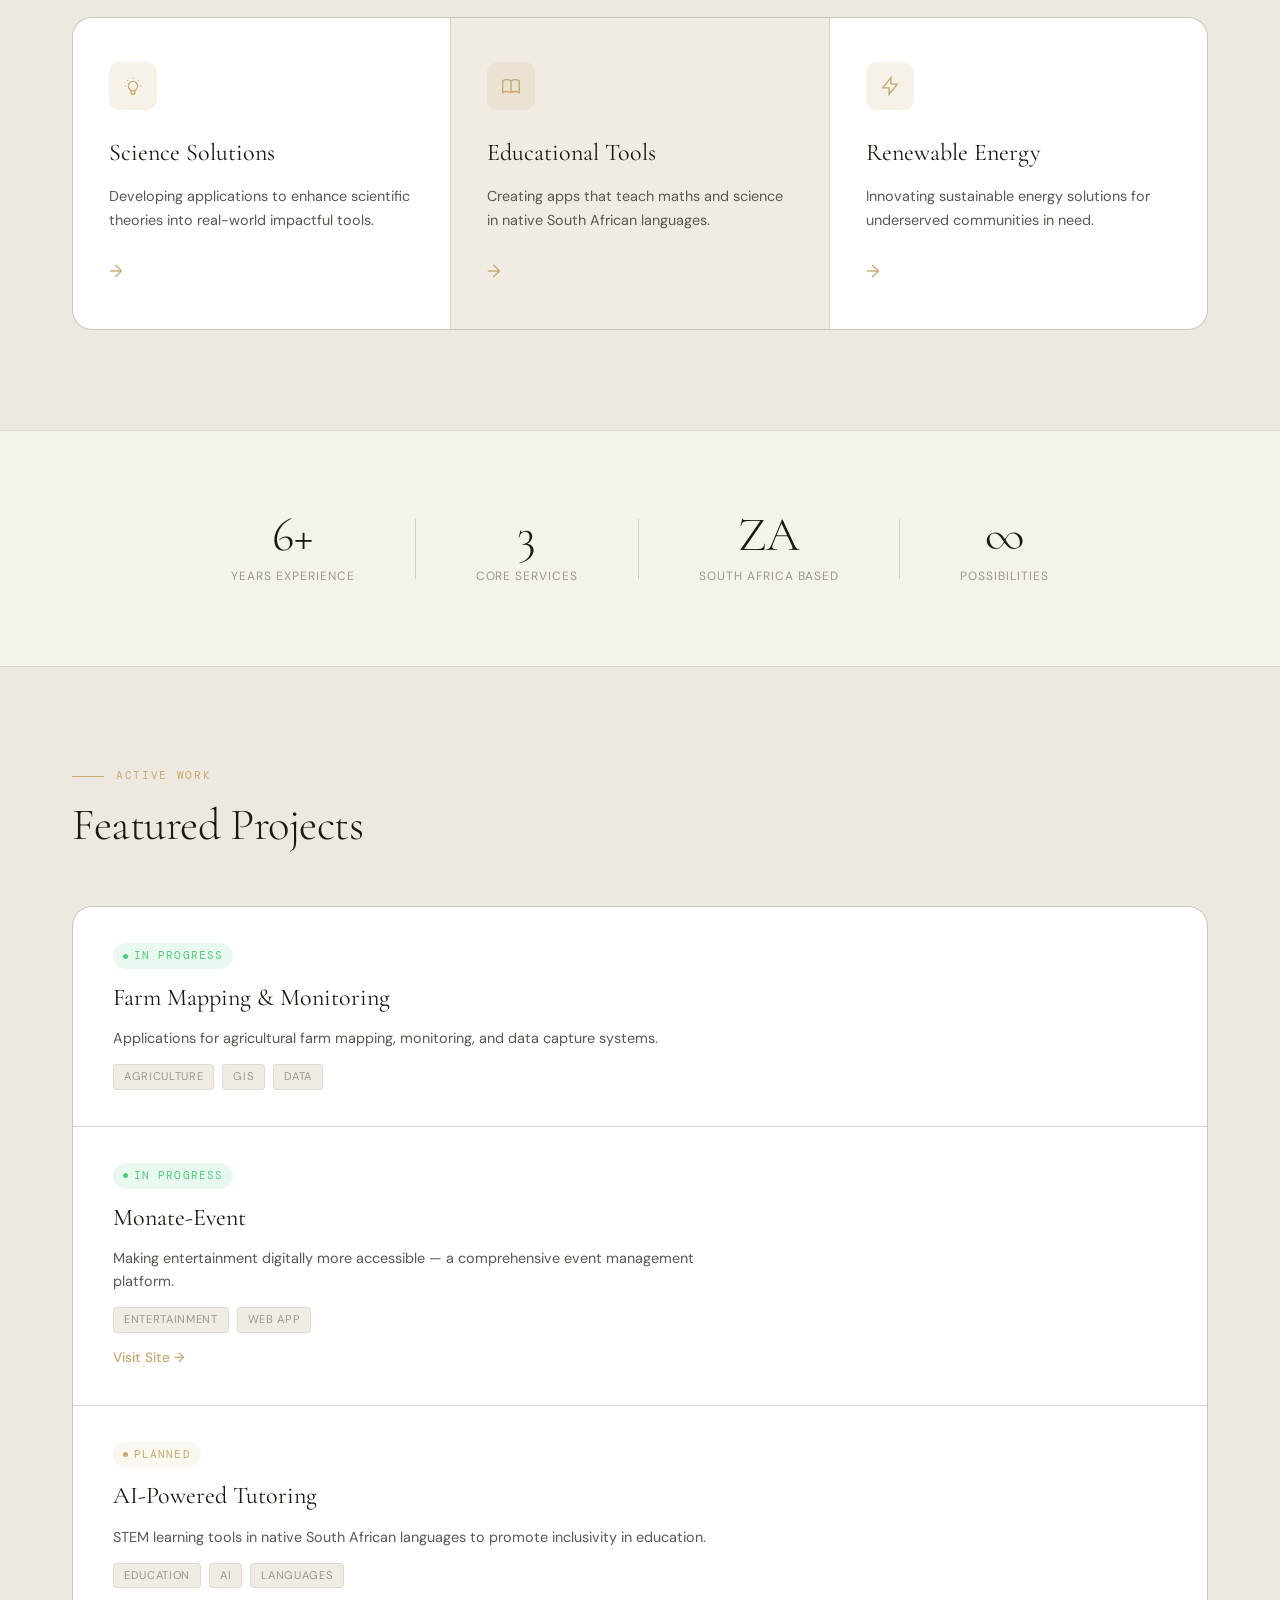
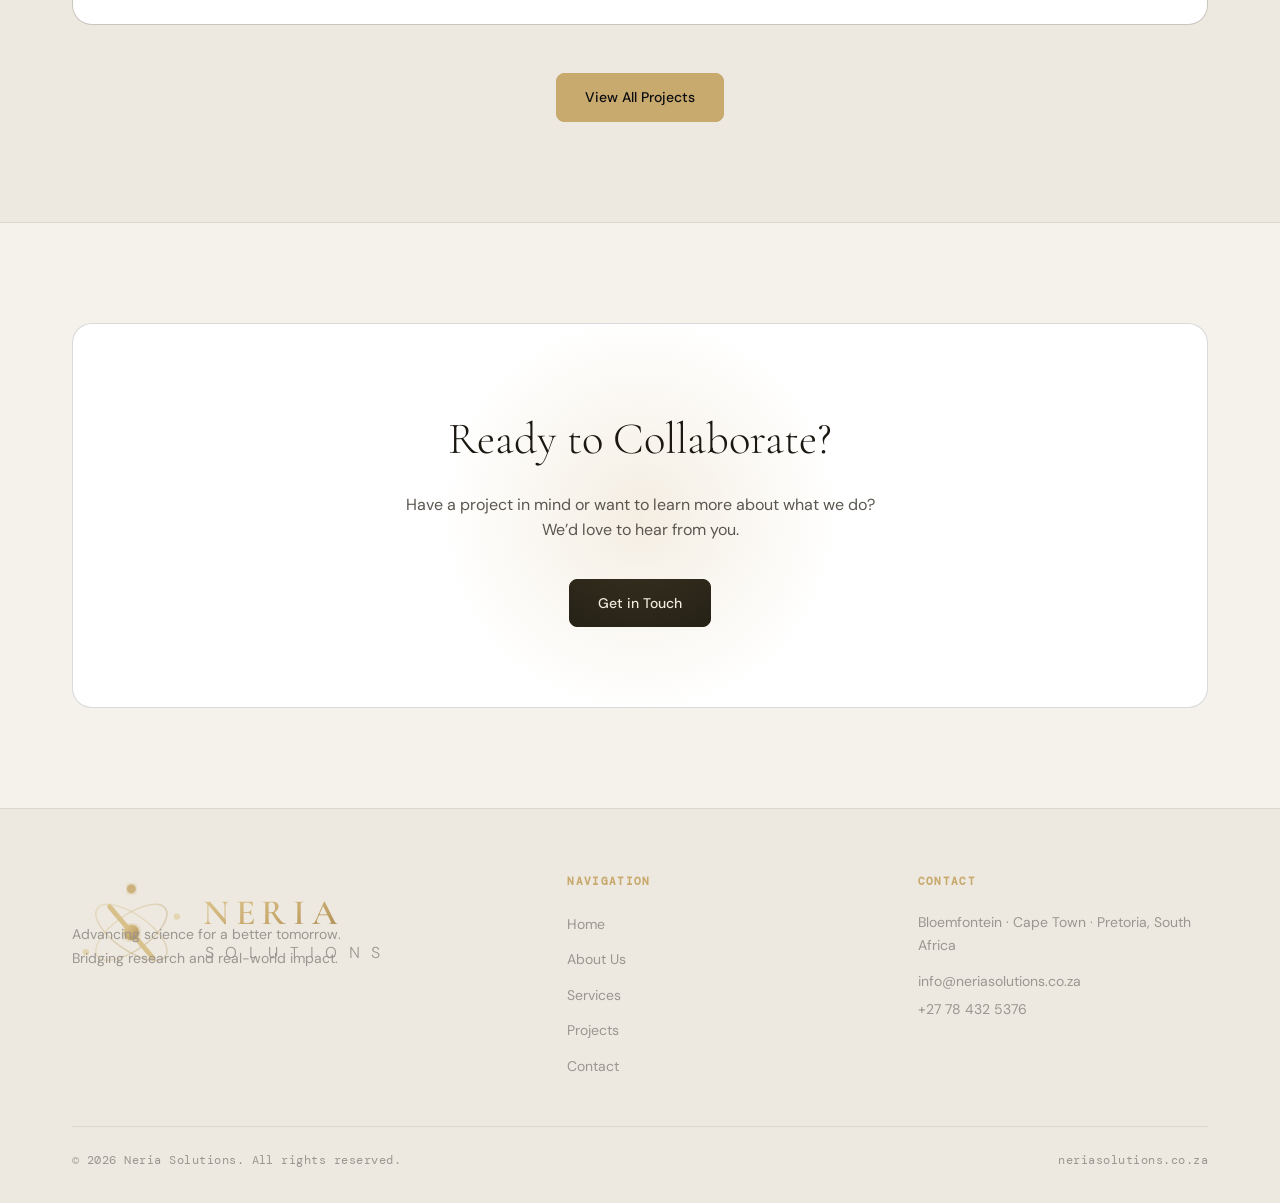
==== commit 439273b7: "needed changes" ====
--- a/index.html
+++ b/index.html
@@ -4,6 +4,8 @@
   <script>!function(){var t=localStorage.getItem('neria-theme')||(window.matchMedia('(prefers-color-scheme:dark)').matches?'dark':'light');document.documentElement.setAttribute('data-theme',t)}();</script>
   <meta charset="UTF-8"/>
   <meta name="viewport" content="width=device-width, initial-scale=1.0"/>
+  <meta name="description" content="Neria Solutions delivers trusted science and technology solutions across South Africa. Government-aligned, research-driven, and built for real-world impact."/>
+  <meta name="theme-color" content="#f5f2ec"/>
   <title>Neria Solutions — Advancing Science for a Better Tomorrow</title>
   <link rel="preconnect" href="https://fonts.googleapis.com">
   <link href="https://fonts.googleapis.com/css2?family=Cormorant+Garamond:ital,wght@0,300;0,400;0,600;1,300;1,400&family=DM+Sans:wght@300;400;500&family=DM+Mono:wght@400&display=swap" rel="stylesheet">
@@ -44,7 +46,7 @@
         <svg class="icon-moon" viewBox="0 0 24 24" fill="none" stroke="currentColor" stroke-width="1.8"><path d="M21 12.79A9 9 0 1111.21 3 7 7 0 0021 12.79z"/></svg>
         <svg class="icon-sun" viewBox="0 0 24 24" fill="none" stroke="currentColor" stroke-width="1.8"><circle cx="12" cy="12" r="5"/><line x1="12" y1="1" x2="12" y2="3"/><line x1="12" y1="21" x2="12" y2="23"/><line x1="4.22" y1="4.22" x2="5.64" y2="5.64"/><line x1="18.36" y1="18.36" x2="19.78" y2="19.78"/><line x1="1" y1="12" x2="3" y2="12"/><line x1="21" y1="12" x2="23" y2="12"/><line x1="4.22" y1="19.78" x2="5.64" y2="18.36"/><line x1="18.36" y1="5.64" x2="19.78" y2="4.22"/></svg>
       </button>
-      <button class="nav-toggle" id="navToggle" aria-label="Menu"><span></span><span></span><span></span></button>
+      <button class="nav-toggle" id="navToggle" aria-label="Menu" aria-expanded="false"><span></span><span></span><span></span></button>
     </div>
   </nav>
 
@@ -55,9 +57,9 @@
       <div class="hero-grid"></div>
     </div>
     <div class="hero-content">
-      <div class="hero-eyebrow"><span class="dot"></span>South Africa &middot; Science &middot; Innovation</div>
+      <div class="hero-eyebrow"><span class="dot"></span>South Africa &middot; Science &middot; Trusted Innovation</div>
       <h1 class="hero-title">Advancing Science<br><em>for a Better</em><br>Tomorrow</h1>
-      <p class="hero-sub">Bridging the gap between innovation and real-world impact in science, education, and beyond.</p>
+      <p class="hero-sub">Bridging the gap between innovation and real-world impact with trustworthy, government-aligned solutions.</p>
       <div class="hero-actions">
         <a href="services.html" class="btn-primary">Explore Services</a>
         <a href="about.html" class="btn-ghost">Our Story &rarr;</a>
@@ -198,7 +200,7 @@
         </div>
         <div class="footer-contact">
           <h4>Contact</h4>
-          <p><br>Bloemfontein, South Africa</p>
+          <p>Bloemfontein &middot; Cape Town &middot; Pretoria, South Africa</p>
           <a href="mailto:info&#64;neriasolutions.co.za">info&#64;neriasolutions.co.za</a>
           <a href="tel:+27784325376">+27 78 432 5376</a>
         </div>
--- a/styles.css
+++ b/styles.css
@@ -32,6 +32,7 @@
 
 html{scroll-behavior:smooth}
 body{background:var(--bg);color:var(--tx);font-family:var(--font-b);font-size:16px;line-height:1.6;overflow-x:hidden;transition:background .4s,color .4s}
+body.nav-open{overflow:hidden}
 a{text-decoration:none;color:inherit}
 img{max-width:100%;display:block}
 ::-webkit-scrollbar{width:4px}
